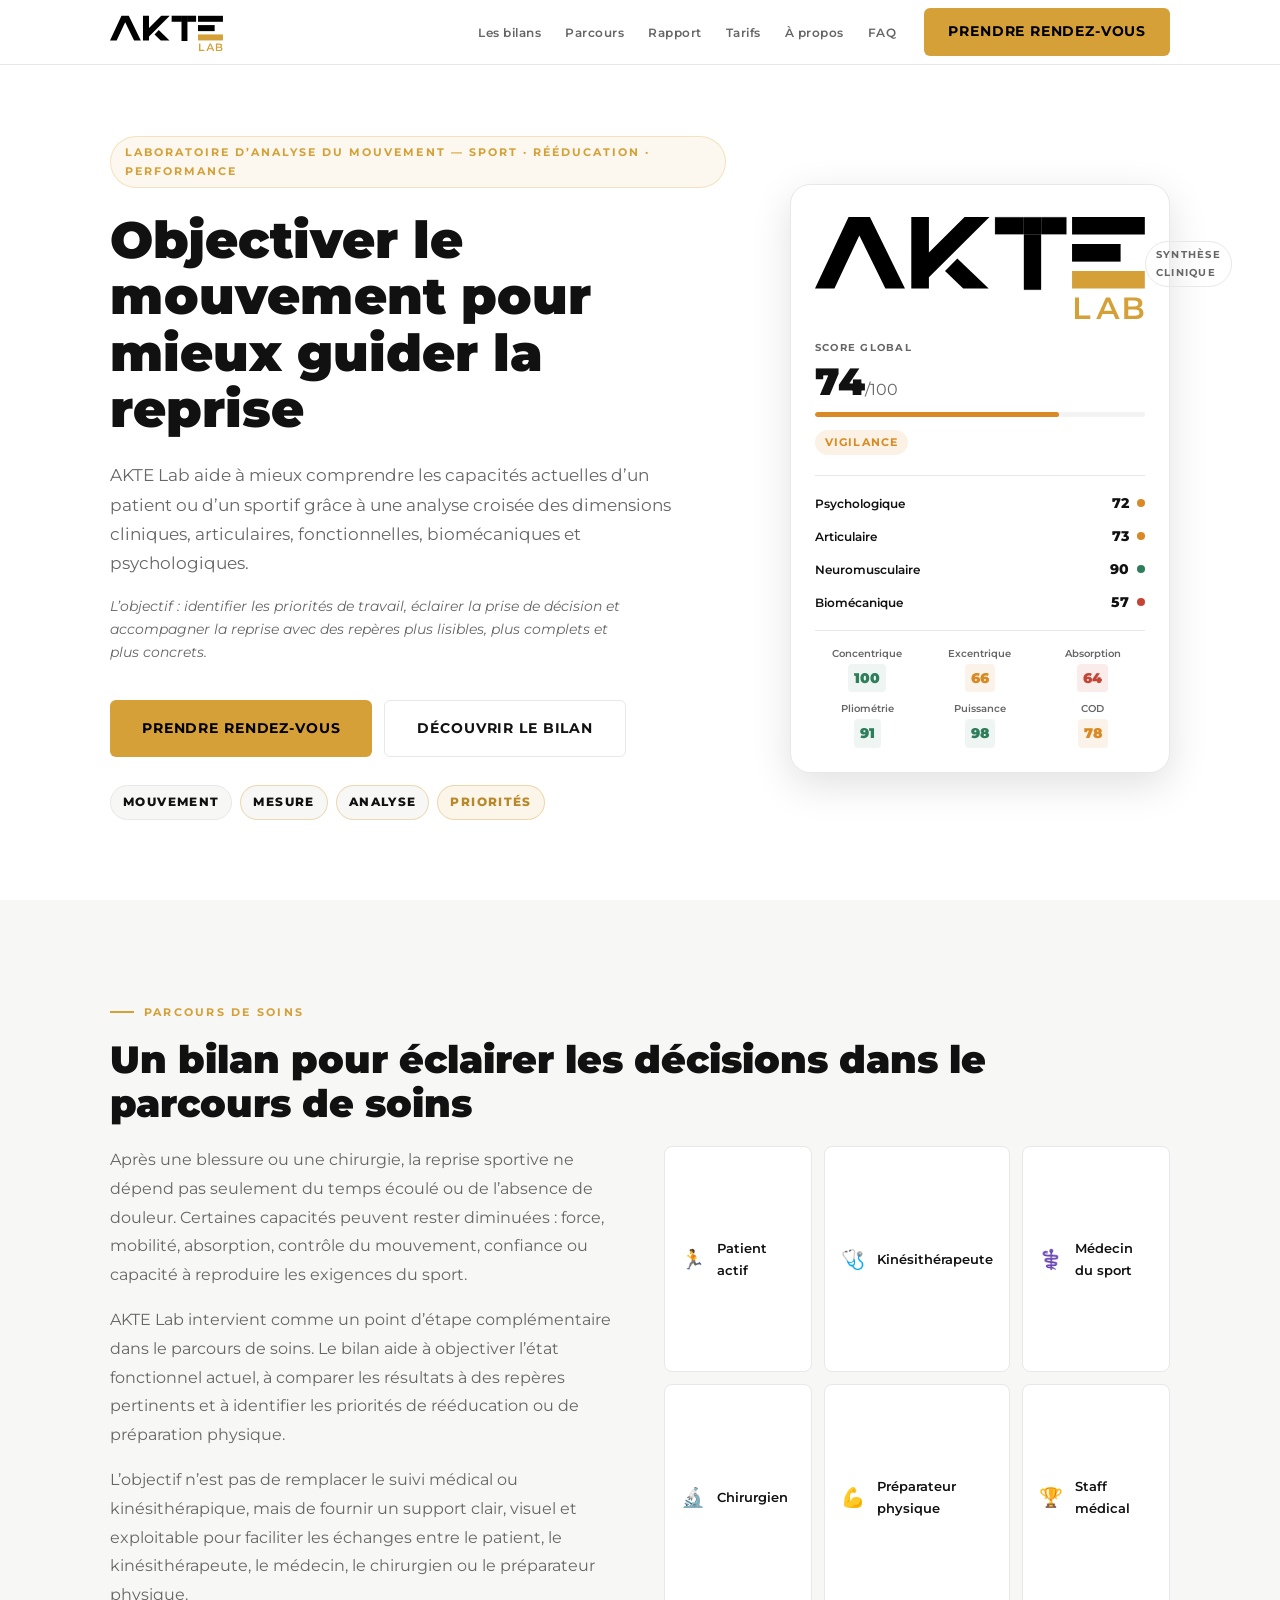
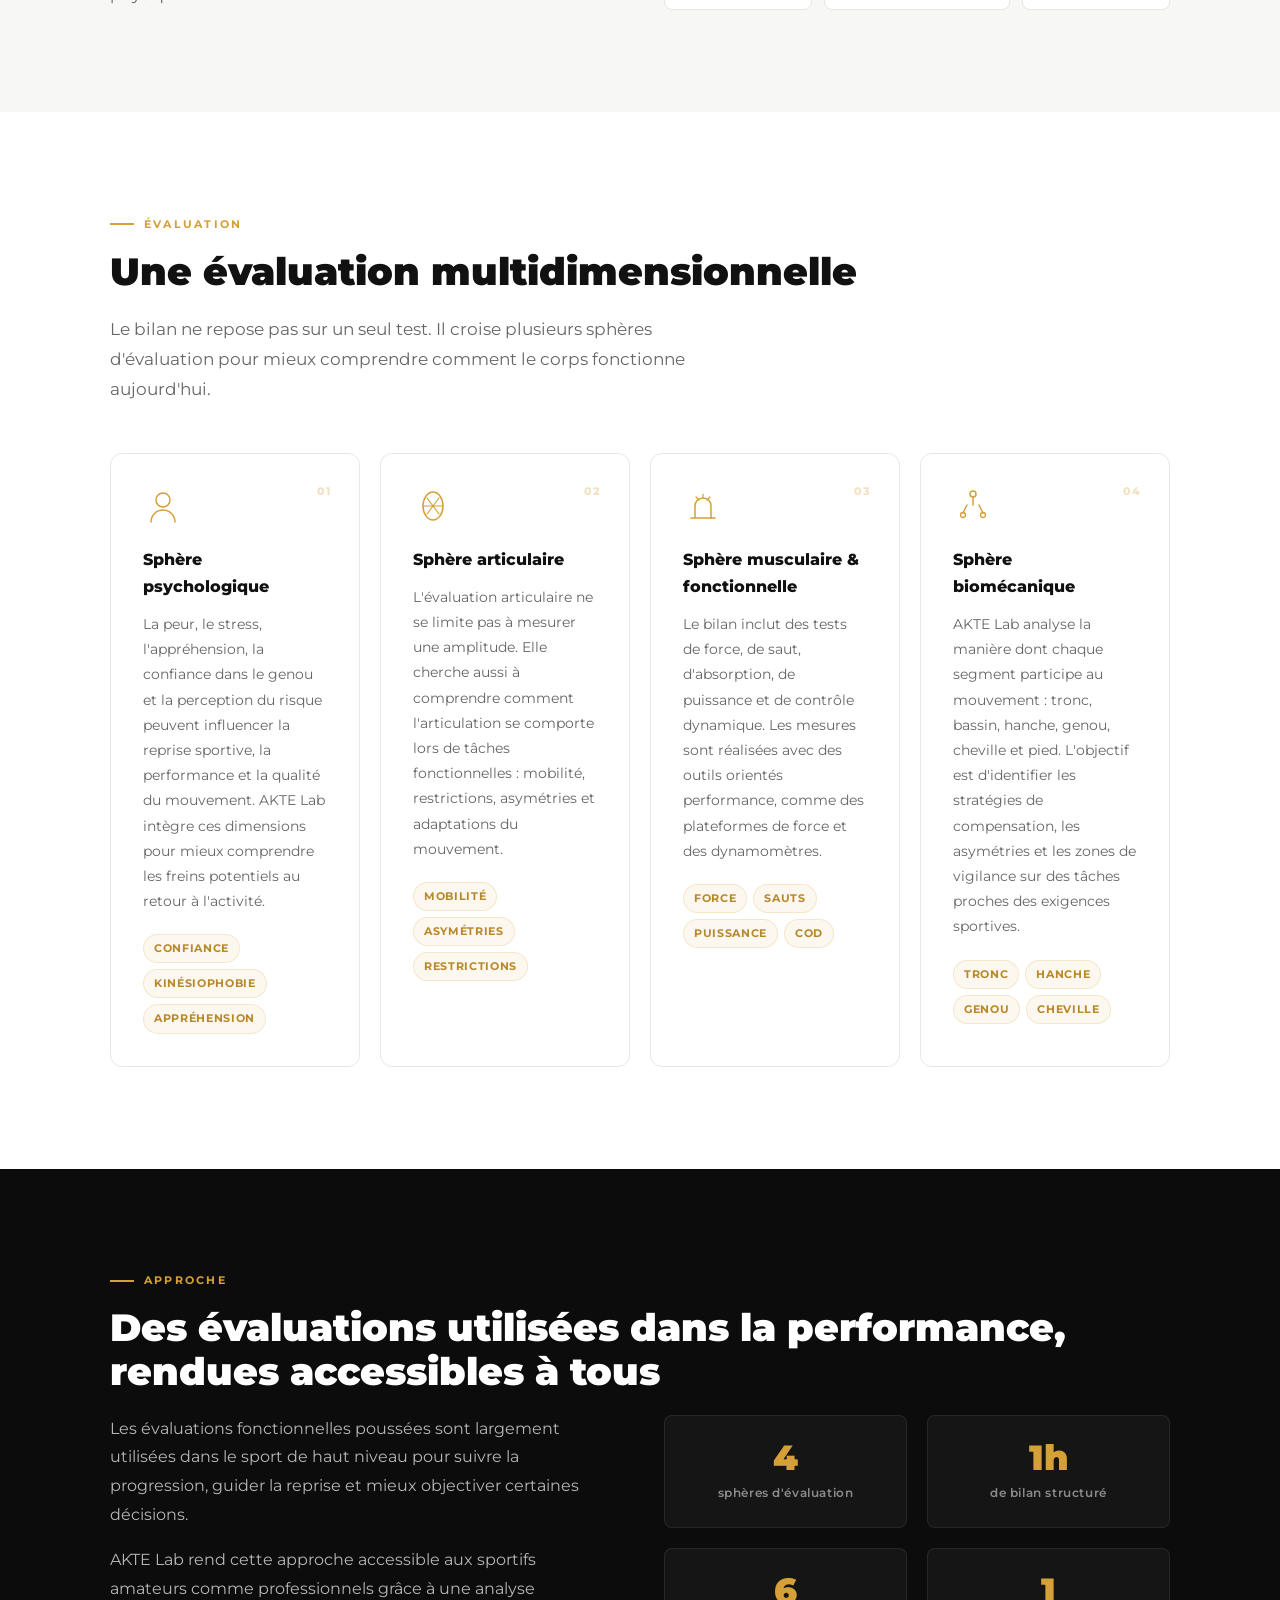
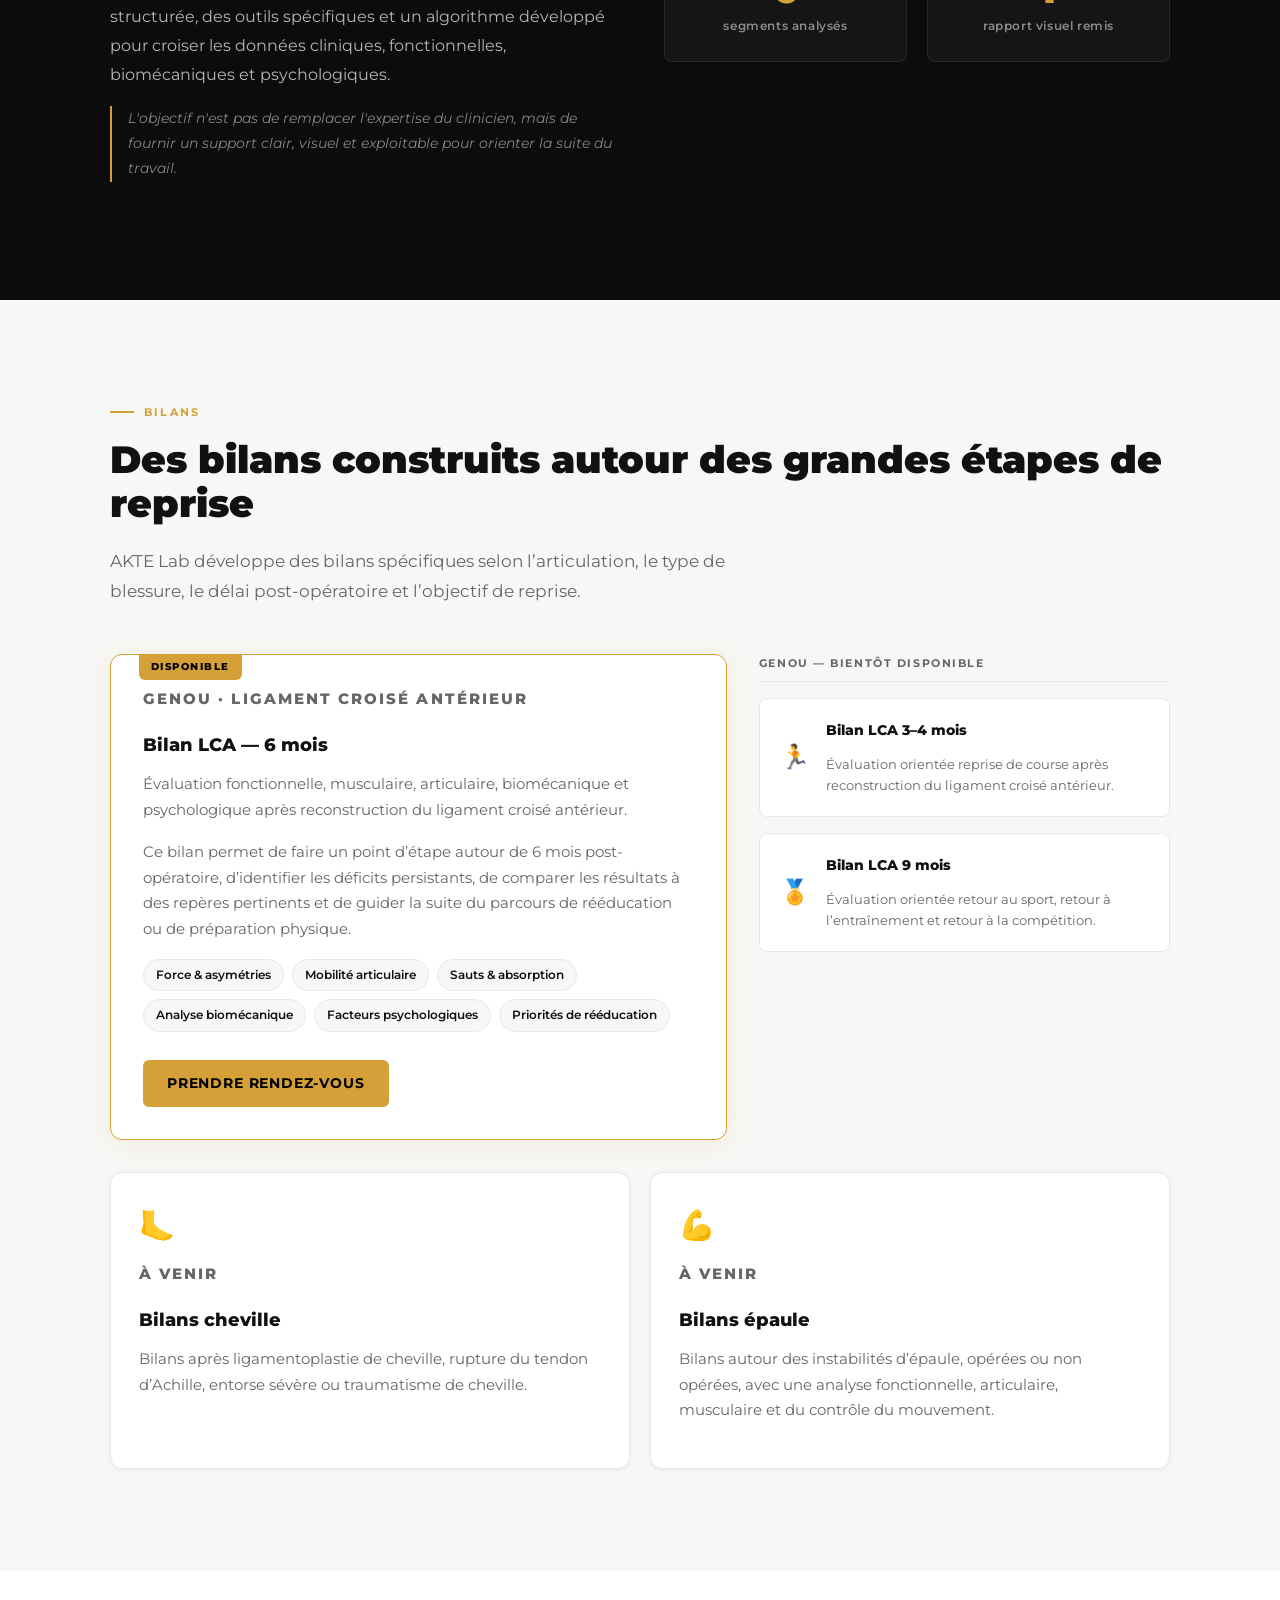
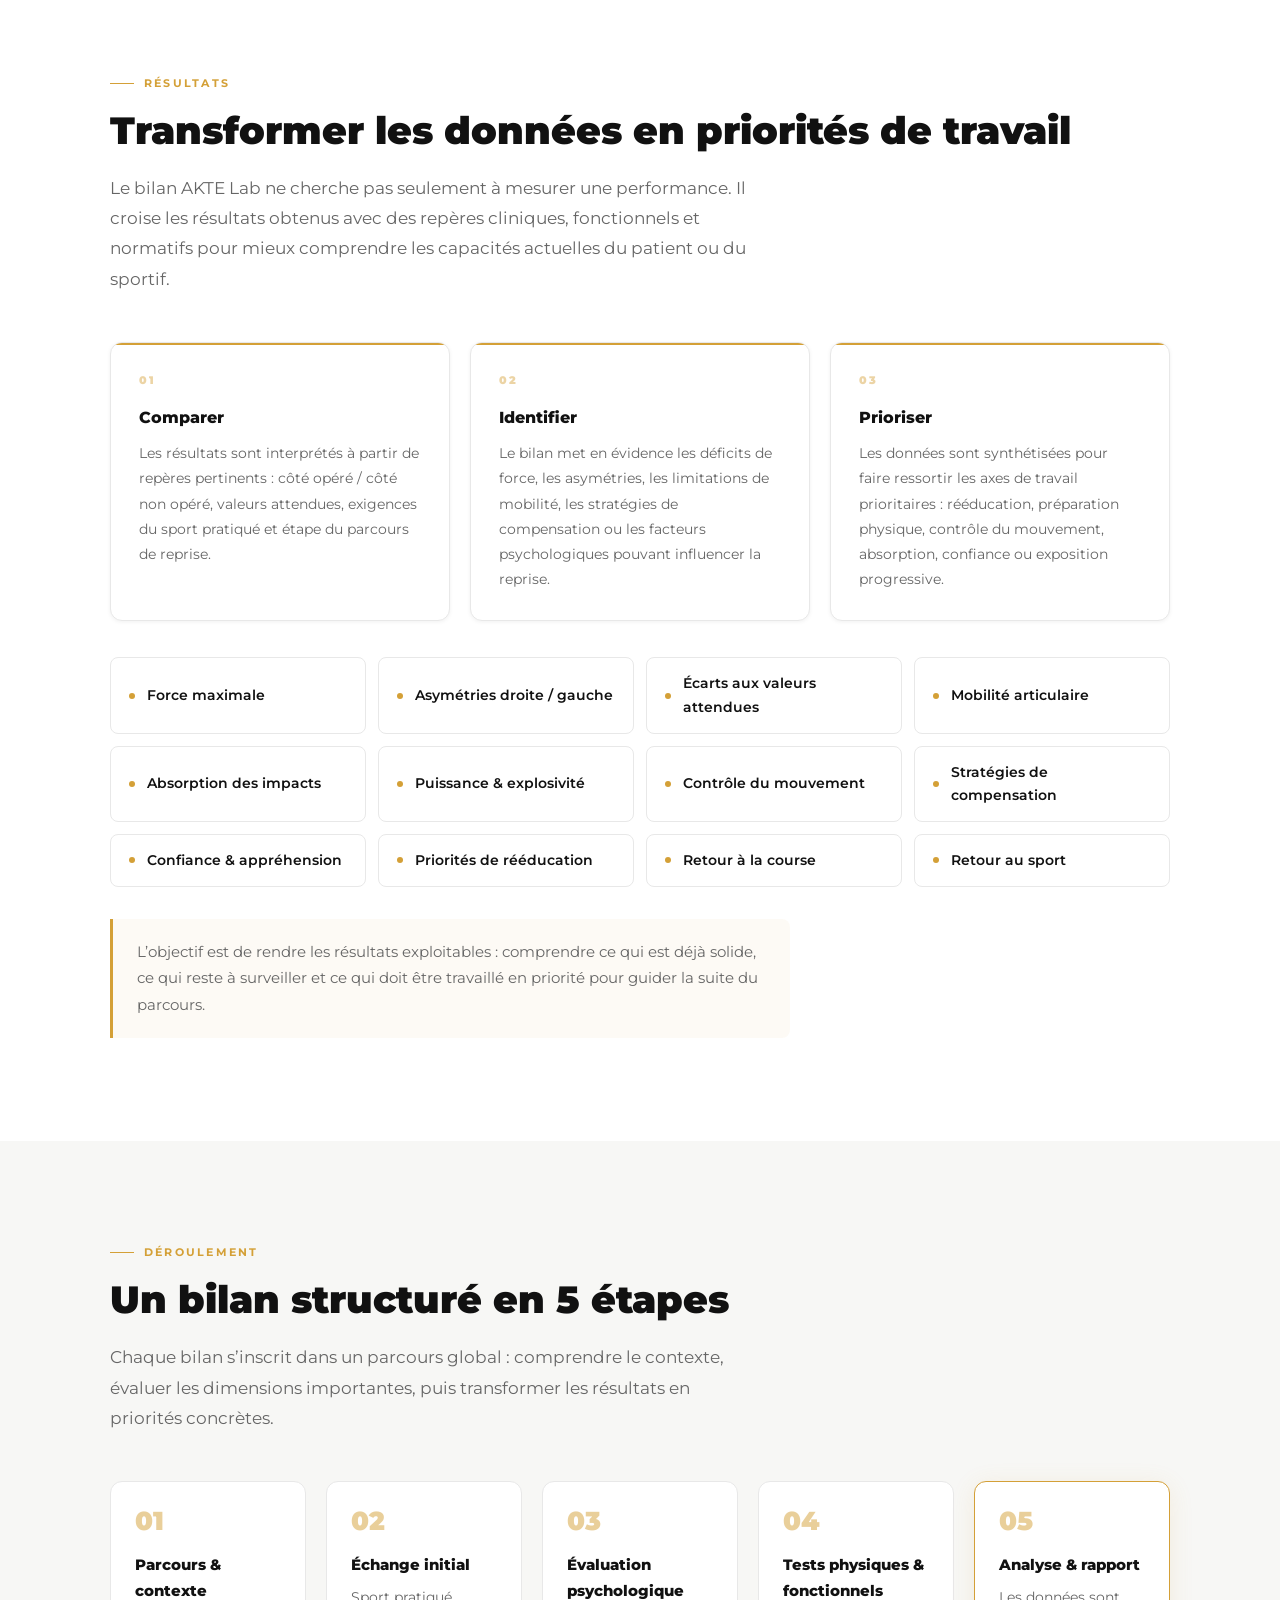
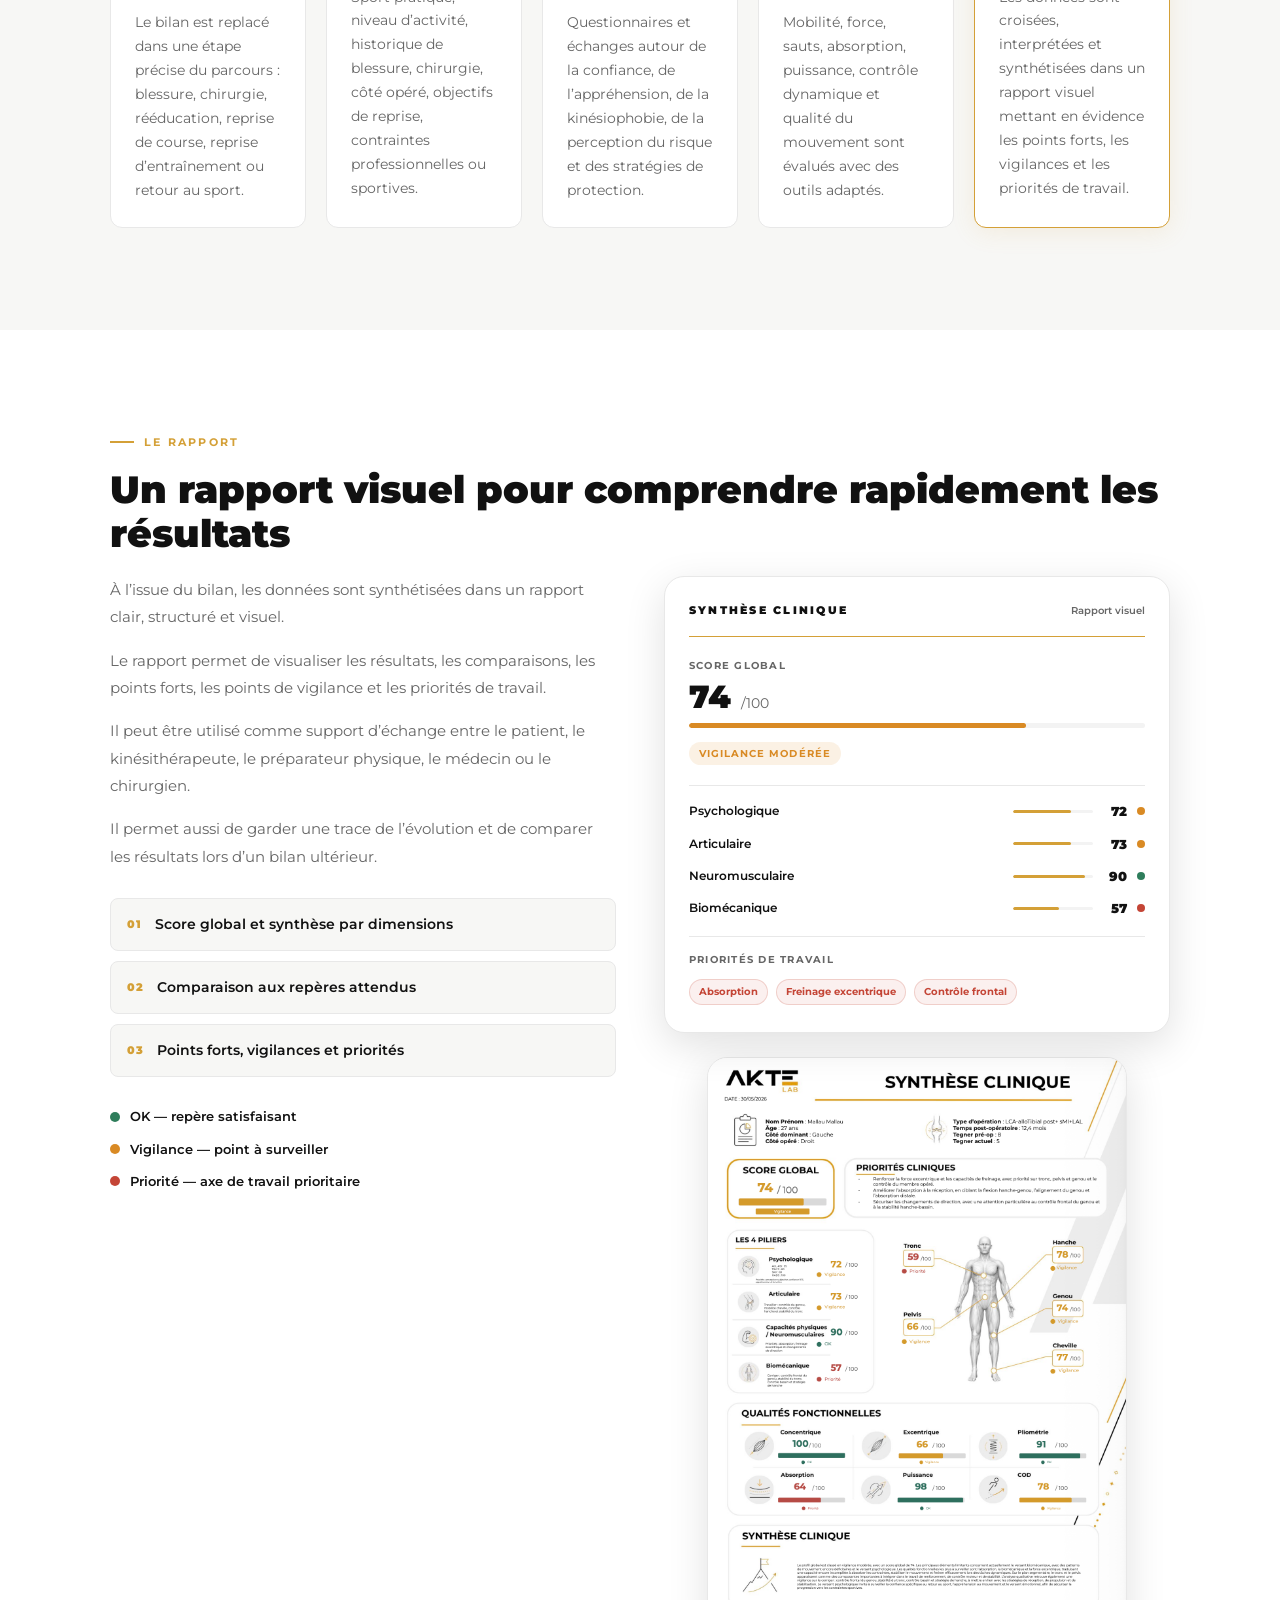
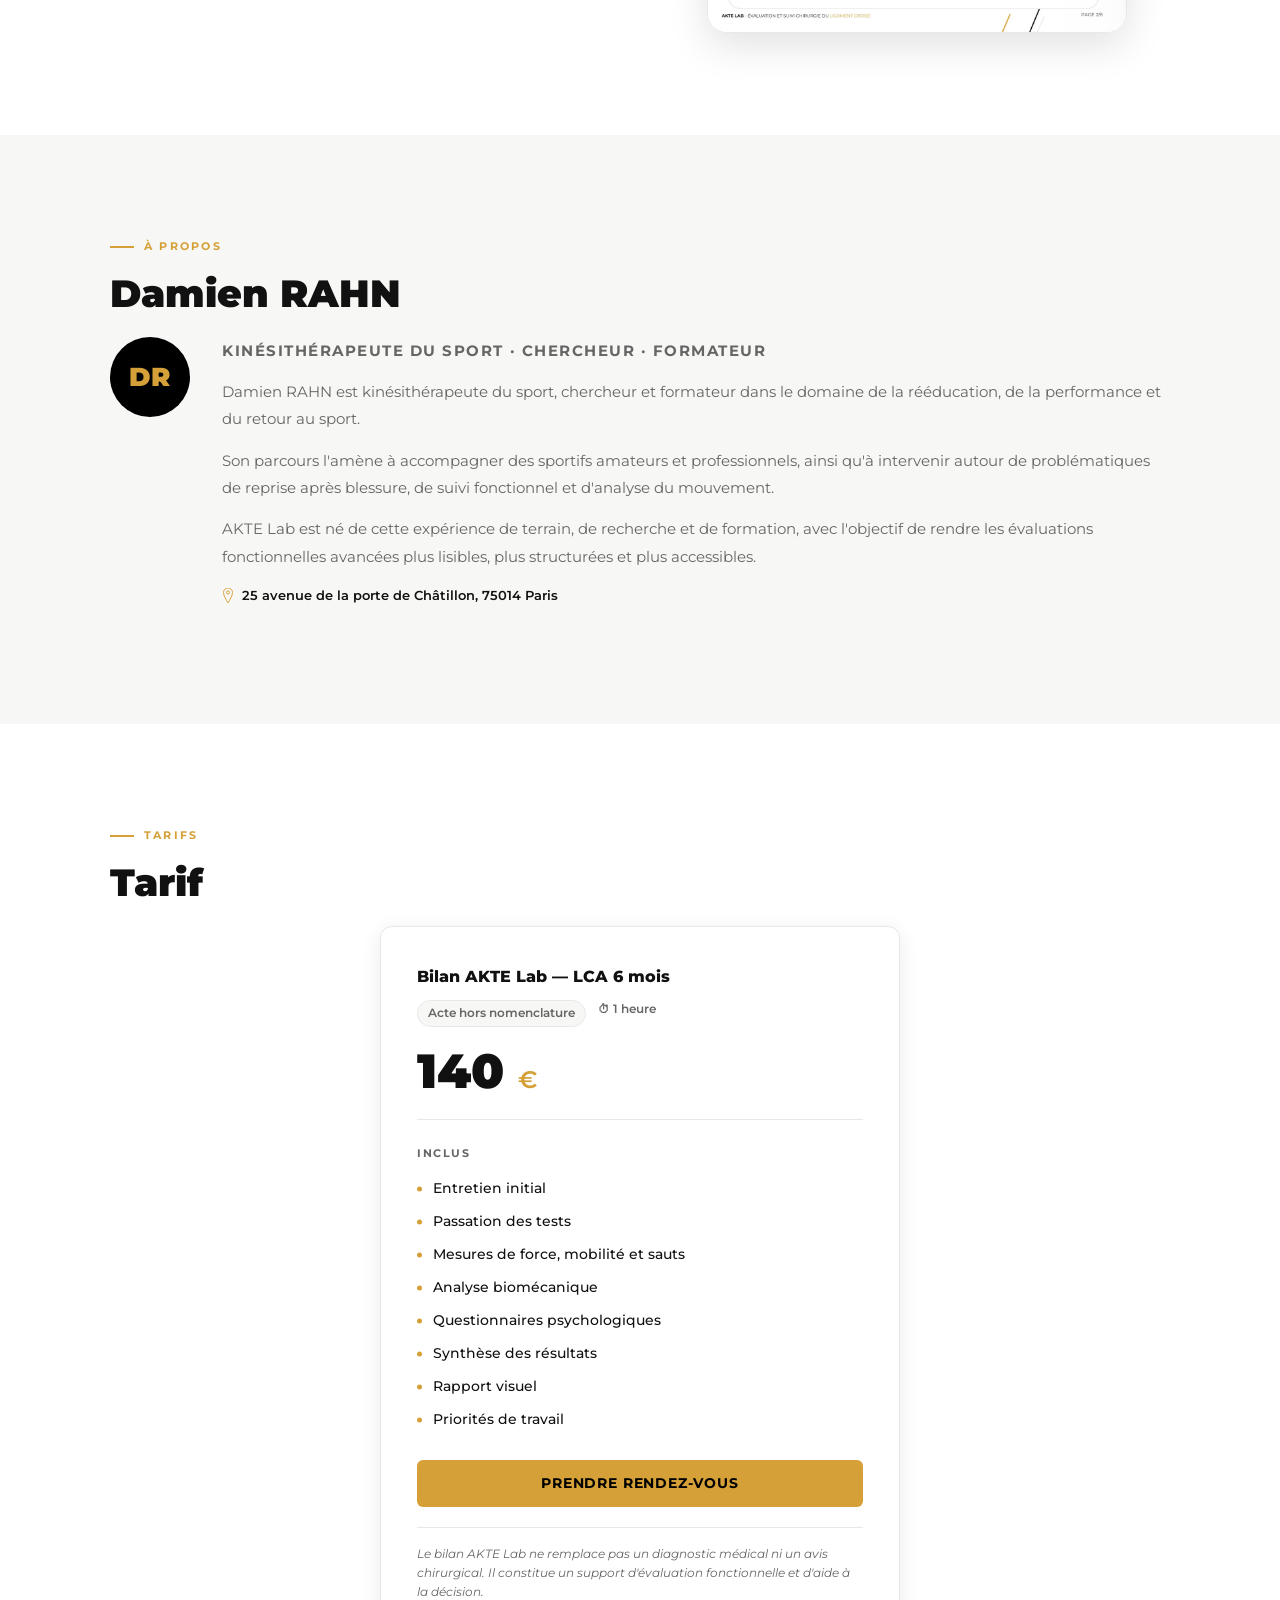
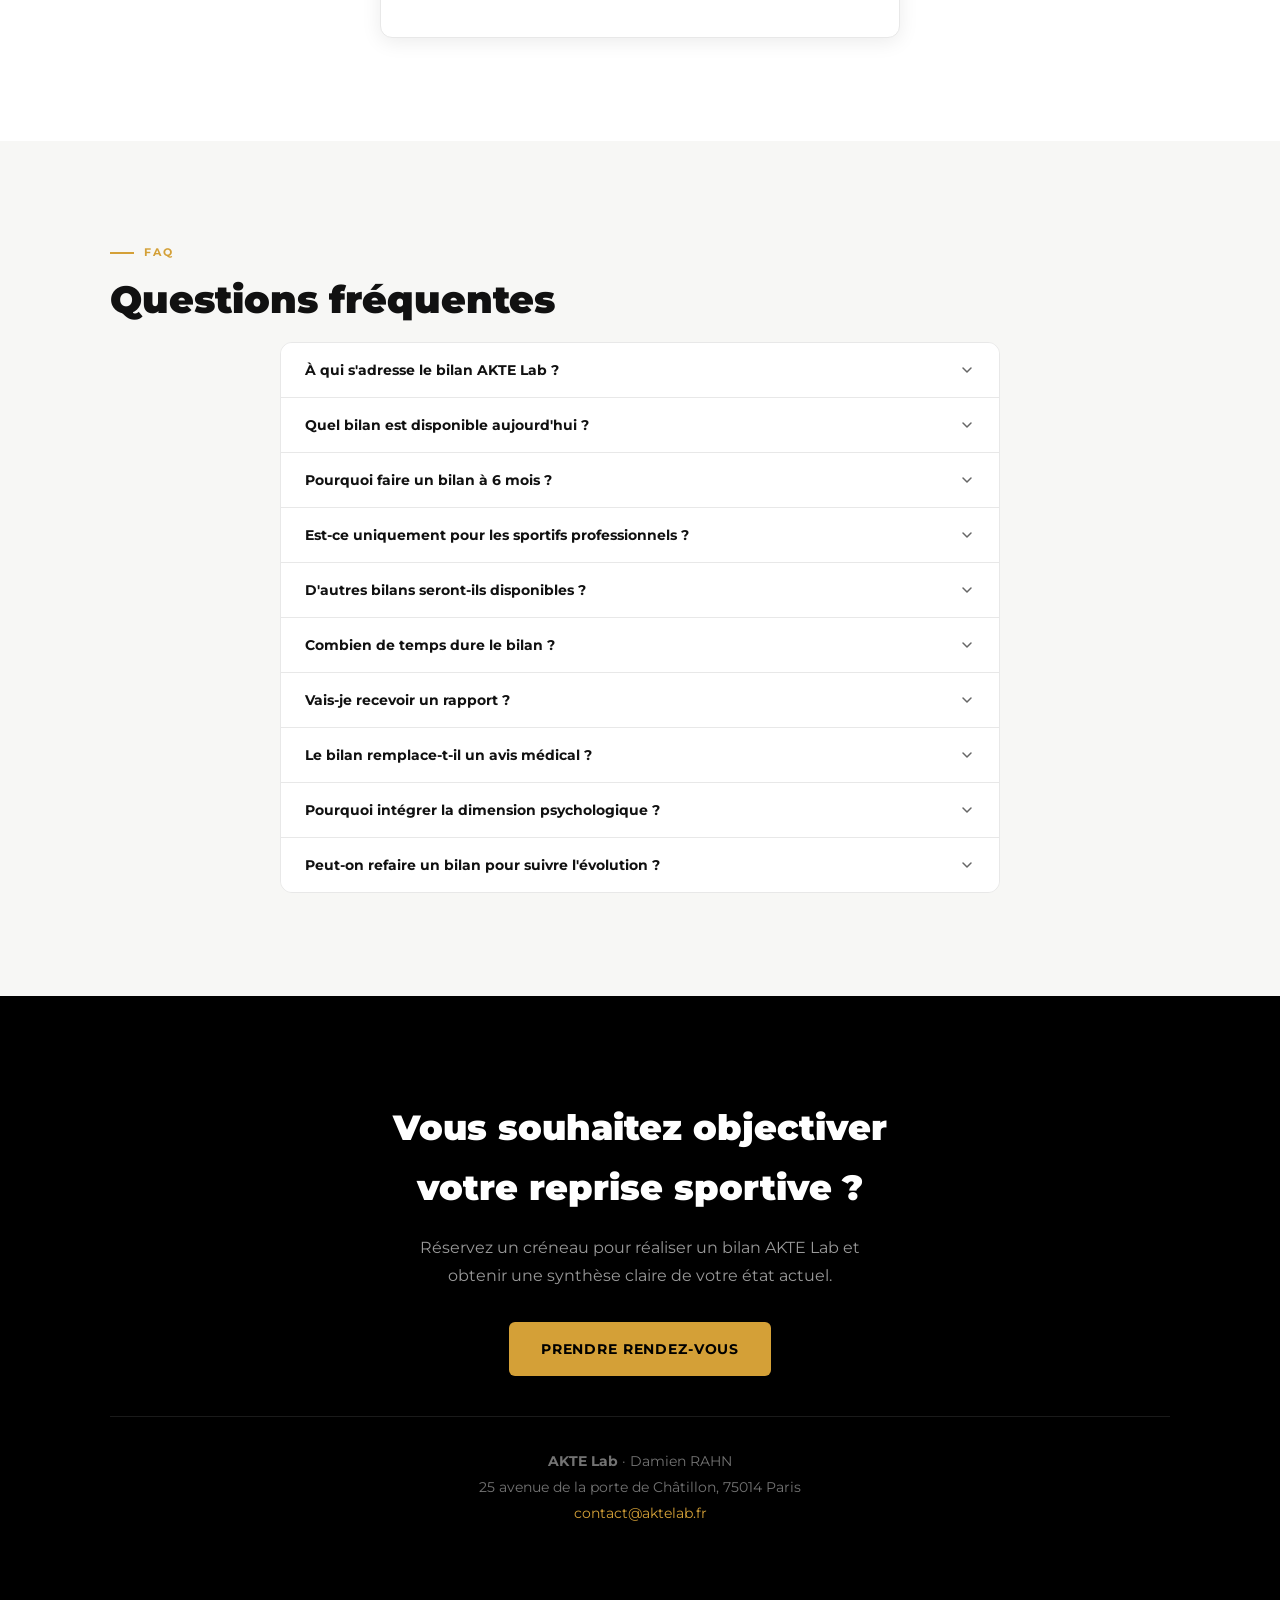
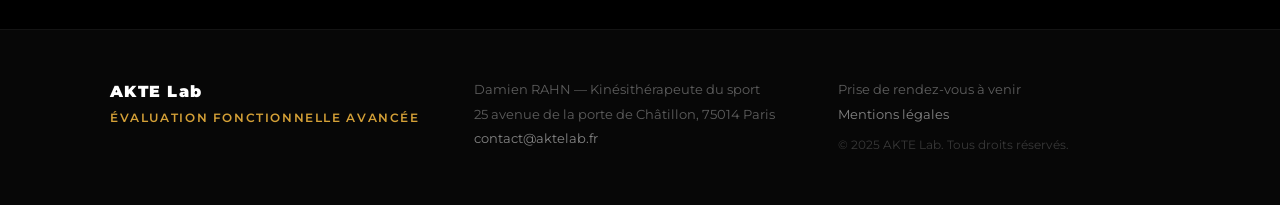
==== index.html @ 5df86f3e "Update index.html" ====
<!DOCTYPE html>
<html lang="fr">
<head>
  <meta charset="UTF-8" />
  <meta name="viewport" content="width=device-width, initial-scale=1.0" />
  <meta name="description" content="AKTE Lab — Laboratoire d’analyse du mouvement à Paris. Bilans cliniques, fonctionnels, biomécaniques et psychologiques pour mieux comprendre les capacités actuelles et guider la reprise." />
  <title>AKTE Lab — Laboratoire d’analyse du mouvement</title>
  <link rel="preconnect" href="https://fonts.googleapis.com" />
  <link rel="preconnect" href="https://fonts.gstatic.com" crossorigin />
  <link href="https://fonts.googleapis.com/css2?family=Montserrat:wght@300;400;500;600;700;800;900&display=swap" rel="stylesheet" />
  <link rel="stylesheet" href="styles.css" />
  <link rel="icon" type="image/svg+xml" href="icone-akte.svg" />
</head>
<body>

  <!-- ═══════════════════════════════════════════
       HEADER
  ═══════════════════════════════════════════ -->
  <header class="header" id="top">
    <div class="container header__inner">
      <a href="#top" class="header__logo" aria-label="AKTE Lab — accueil">
        <img src="logo-akte-lab.svg" alt="AKTE Lab" class="logo-img">
      </a>

      <button class="nav-toggle" id="navToggle" aria-label="Menu" aria-expanded="false">
        <span></span><span></span><span></span>
      </button>

      <nav class="nav" id="mainNav" aria-label="Navigation principale">
        <ul class="nav__list">
          <li><a href="#bilan" class="nav__link">Les bilans</a></li>
          <li><a href="#parcours" class="nav__link">Parcours</a></li>
          <li><a href="#rapport" class="nav__link">Rapport</a></li>
          <li><a href="#tarifs" class="nav__link">Tarifs</a></li>
          <li><a href="#apropos" class="nav__link">À propos</a></li>
          <li><a href="#faq" class="nav__link">FAQ</a></li>
        </ul>
        <!-- REPLACE #contact with your Calendly link when ready -->
        <a href="#contact" class="btn btn--gold nav__cta">Prendre rendez-vous</a>
      </nav>
    </div>
  </header>

  <main>

    <!-- ═══════════════════════════════════════════
         HERO
    ═══════════════════════════════════════════ -->
    <section class="hero">
      <div class="container hero__inner">
        <div class="hero__content">
          <p class="eyebrow">LABORATOIRE D’ANALYSE DU MOUVEMENT — SPORT · RÉÉDUCATION · PERFORMANCE</p>
          <h1 class="hero__title">Objectiver le mouvement pour mieux guider la reprise</h1>
          <p class="hero__subtitle">AKTE Lab aide à mieux comprendre les capacités actuelles d’un patient ou d’un sportif grâce à une analyse croisée des dimensions cliniques, articulaires, fonctionnelles, biomécaniques et psychologiques.</p>
          <p class="hero__micro">L’objectif : identifier les priorités de travail, éclairer la prise de décision et accompagner la reprise avec des repères plus lisibles, plus complets et plus concrets.</p>
          <div class="hero__actions">
            <!-- REPLACE #contact with your Calendly link when ready -->
            <a href="#contact" class="btn btn--gold btn--lg">Prendre rendez-vous</a>
            <a href="#bilan" class="btn btn--outline btn--lg">Découvrir le bilan</a>
          </div>
          <div class="hero__flow" aria-label="Méthode AKTE Lab">
            <span>Mouvement</span>
            <span>Mesure</span>
            <span>Analyse</span>
            <span>Priorités</span>
          </div>
        </div>

        <div class="hero__mockup" aria-hidden="true">
          <div class="mockup-card">
            <div class="mockup-header">
              <img src="logo-akte-lab.svg" alt="AKTE Lab" class="mockup-logo-img">
              <span class="mockup-tag">Synthèse clinique</span>
            </div>
            <div class="mockup-score-row">
              <div class="mockup-score-block">
                <div class="mockup-label">Score global</div>
                <div class="mockup-score-value">74<span>/100</span></div>
                <div class="mockup-bar">
                  <div class="mockup-bar-fill" style="width:74%"></div>
                </div>
                <div class="mockup-status status--orange">Vigilance</div>
              </div>
            </div>
            <div class="mockup-pillars">
              <div class="mockup-pillar">
                <div class="mockup-pillar-label">Psychologique</div>
                <div class="mockup-pillar-right">
                  <span class="mockup-pillar-score">72</span>
                  <span class="dot dot--orange"></span>
                </div>
              </div>
              <div class="mockup-pillar">
                <div class="mockup-pillar-label">Articulaire</div>
                <div class="mockup-pillar-right">
                  <span class="mockup-pillar-score">73</span>
                  <span class="dot dot--orange"></span>
                </div>
              </div>
              <div class="mockup-pillar">
                <div class="mockup-pillar-label">Neuromusculaire</div>
                <div class="mockup-pillar-right">
                  <span class="mockup-pillar-score">90</span>
                  <span class="dot dot--green"></span>
                </div>
              </div>
              <div class="mockup-pillar">
                <div class="mockup-pillar-label">Biomécanique</div>
                <div class="mockup-pillar-right">
                  <span class="mockup-pillar-score">57</span>
                  <span class="dot dot--red"></span>
                </div>
              </div>
            </div>
            <div class="mockup-qualities">
              <div class="mockup-qual"><span>Concentrique</span><span class="qual-val ok">100</span></div>
              <div class="mockup-qual"><span>Excentrique</span><span class="qual-val vigilance">66</span></div>
              <div class="mockup-qual"><span>Absorption</span><span class="qual-val priority">64</span></div>
              <div class="mockup-qual"><span>Pliométrie</span><span class="qual-val ok">91</span></div>
              <div class="mockup-qual"><span>Puissance</span><span class="qual-val ok">98</span></div>
              <div class="mockup-qual"><span>COD</span><span class="qual-val vigilance">78</span></div>
            </div>
          </div>
        </div>
      </div>
    </section>

    <!-- ═══════════════════════════════════════════
         PARCOURS / INTEGRE SOINS
    ═══════════════════════════════════════════ -->
    <section class="section section--soft" id="parcours">
      <div class="container">
        <div class="section-label">Parcours de soins</div>
        <h2 class="section-title">Un bilan pour éclairer les décisions dans le parcours de soins</h2>
        <div class="parcours__grid">
          <div class="parcours__text">
            <p>Après une blessure ou une chirurgie, la reprise sportive ne dépend pas seulement du temps écoulé ou de l’absence de douleur. Certaines capacités peuvent rester diminuées : force, mobilité, absorption, contrôle du mouvement, confiance ou capacité à reproduire les exigences du sport.</p>
            <p>AKTE Lab intervient comme un point d’étape complémentaire dans le parcours de soins. Le bilan aide à objectiver l’état fonctionnel actuel, à comparer les résultats à des repères pertinents et à identifier les priorités de rééducation ou de préparation physique.</p>
            <p>L’objectif n’est pas de remplacer le suivi médical ou kinésithérapique, mais de fournir un support clair, visuel et exploitable pour faciliter les échanges entre le patient, le kinésithérapeute, le médecin, le chirurgien ou le préparateur physique.</p>
          </div>
          <div class="parcours__actors">
            <div class="actor-card"><span class="actor-icon">🏃</span><span>Patient actif</span></div>
            <div class="actor-card"><span class="actor-icon">🩺</span><span>Kinésithérapeute</span></div>
            <div class="actor-card"><span class="actor-icon">⚕️</span><span>Médecin du sport</span></div>
            <div class="actor-card"><span class="actor-icon">🔬</span><span>Chirurgien</span></div>
            <div class="actor-card"><span class="actor-icon">💪</span><span>Préparateur physique</span></div>
            <div class="actor-card"><span class="actor-icon">🏆</span><span>Staff médical</span></div>
          </div>
        </div>
      </div>
    </section>

    <!-- ═══════════════════════════════════════════
         BILAN — 4 SPHERES
    ═══════════════════════════════════════════ -->
    <section class="section" id="bilan">
      <div class="container">
        <div class="section-label">Évaluation</div>
        <h2 class="section-title">Une évaluation multidimensionnelle</h2>
        <p class="section-intro">Le bilan ne repose pas sur un seul test. Il croise plusieurs sphères d'évaluation pour mieux comprendre comment le corps fonctionne aujourd'hui.</p>

        <div class="spheres__grid">
          <div class="sphere-card" data-index="01">
            <div class="sphere-card__icon">
              <svg viewBox="0 0 40 40" fill="none" aria-hidden="true">
                <circle cx="20" cy="14" r="7" stroke="#D4A037" stroke-width="1.5"/>
                <path d="M8 36c0-6.627 5.373-12 12-12s12 5.373 12 12" stroke="#D4A037" stroke-width="1.5" stroke-linecap="round"/>
              </svg>
            </div>
            <div class="sphere-card__num">01</div>
            <h3 class="sphere-card__title">Sphère psychologique</h3>
            <p class="sphere-card__text">La peur, le stress, l'appréhension, la confiance dans le genou et la perception du risque peuvent influencer la reprise sportive, la performance et la qualité du mouvement. AKTE Lab intègre ces dimensions pour mieux comprendre les freins potentiels au retour à l'activité.</p>
            <div class="sphere-card__tags">
              <span class="tag">Confiance</span>
              <span class="tag">Kinésiophobie</span>
              <span class="tag">Appréhension</span>
            </div>
          </div>

          <div class="sphere-card" data-index="02">
            <div class="sphere-card__icon">
              <svg viewBox="0 0 40 40" fill="none" aria-hidden="true">
                <ellipse cx="20" cy="20" rx="10" ry="14" stroke="#D4A037" stroke-width="1.5"/>
                <path d="M10 20h20M14 12l12 16M26 12L14 28" stroke="#D4A037" stroke-width="1.2" stroke-linecap="round"/>
              </svg>
            </div>
            <div class="sphere-card__num">02</div>
            <h3 class="sphere-card__title">Sphère articulaire</h3>
            <p class="sphere-card__text">L'évaluation articulaire ne se limite pas à mesurer une amplitude. Elle cherche aussi à comprendre comment l'articulation se comporte lors de tâches fonctionnelles : mobilité, restrictions, asymétries et adaptations du mouvement.</p>
            <div class="sphere-card__tags">
              <span class="tag">Mobilité</span>
              <span class="tag">Asymétries</span>
              <span class="tag">Restrictions</span>
            </div>
          </div>

          <div class="sphere-card" data-index="03">
            <div class="sphere-card__icon">
              <svg viewBox="0 0 40 40" fill="none" aria-hidden="true">
                <path d="M12 32V20a8 8 0 1 1 16 0v12" stroke="#D4A037" stroke-width="1.5" stroke-linecap="round"/>
                <path d="M8 32h24" stroke="#D4A037" stroke-width="1.5" stroke-linecap="round"/>
                <path d="M20 12v-4M16 14l-3-3M24 14l3-3" stroke="#D4A037" stroke-width="1.2" stroke-linecap="round"/>
              </svg>
            </div>
            <div class="sphere-card__num">03</div>
            <h3 class="sphere-card__title">Sphère musculaire & fonctionnelle</h3>
            <p class="sphere-card__text">Le bilan inclut des tests de force, de saut, d'absorption, de puissance et de contrôle dynamique. Les mesures sont réalisées avec des outils orientés performance, comme des plateformes de force et des dynamomètres.</p>
            <div class="sphere-card__tags">
              <span class="tag">Force</span>
              <span class="tag">Sauts</span>
              <span class="tag">Puissance</span>
              <span class="tag">COD</span>
            </div>
          </div>

          <div class="sphere-card" data-index="04">
            <div class="sphere-card__icon">
              <svg viewBox="0 0 40 40" fill="none" aria-hidden="true">
                <circle cx="20" cy="8" r="3" stroke="#D4A037" stroke-width="1.5"/>
                <path d="M20 11v8M14 19l-4 8M26 19l4 8" stroke="#D4A037" stroke-width="1.5" stroke-linecap="round"/>
                <circle cx="10" cy="29" r="2.5" stroke="#D4A037" stroke-width="1.3"/>
                <circle cx="30" cy="29" r="2.5" stroke="#D4A037" stroke-width="1.3"/>
              </svg>
            </div>
            <div class="sphere-card__num">04</div>
            <h3 class="sphere-card__title">Sphère biomécanique</h3>
            <p class="sphere-card__text">AKTE Lab analyse la manière dont chaque segment participe au mouvement : tronc, bassin, hanche, genou, cheville et pied. L'objectif est d'identifier les stratégies de compensation, les asymétries et les zones de vigilance sur des tâches proches des exigences sportives.</p>
            <div class="sphere-card__tags">
              <span class="tag">Tronc</span>
              <span class="tag">Hanche</span>
              <span class="tag">Genou</span>
              <span class="tag">Cheville</span>
            </div>
          </div>
        </div>
      </div>
    </section>

    <!-- ═══════════════════════════════════════════
         HAUT NIVEAU / ACCESSIBLE
    ═══════════════════════════════════════════ -->
    <section class="section section--dark">
      <div class="container">
        <div class="section-label section-label--light">Approche</div>
        <h2 class="section-title section-title--light">Des évaluations utilisées dans la performance,<br>rendues accessibles à tous</h2>
        <div class="approach__grid">
          <div class="approach__block">
            <p>Les évaluations fonctionnelles poussées sont largement utilisées dans le sport de haut niveau pour suivre la progression, guider la reprise et mieux objectiver certaines décisions.</p>
            <p>AKTE Lab rend cette approche accessible aux sportifs amateurs comme professionnels grâce à une analyse structurée, des outils spécifiques et un algorithme développé pour croiser les données cliniques, fonctionnelles, biomécaniques et psychologiques.</p>
            <p class="approach__note">L'objectif n'est pas de remplacer l'expertise du clinicien, mais de fournir un support clair, visuel et exploitable pour orienter la suite du travail.</p>
          </div>
          <div class="approach__stats">
            <div class="stat-block">
              <div class="stat-block__num">4</div>
              <div class="stat-block__label">sphères d'évaluation</div>
            </div>
            <div class="stat-block">
              <div class="stat-block__num">1h</div>
              <div class="stat-block__label">de bilan structuré</div>
            </div>
            <div class="stat-block">
              <div class="stat-block__num">6</div>
              <div class="stat-block__label">segments analysés</div>
            </div>
            <div class="stat-block">
              <div class="stat-block__num">1</div>
              <div class="stat-block__label">rapport visuel remis</div>
            </div>
          </div>
        </div>
      </div>
    </section>

    <!-- ═══════════════════════════════════════════
     BILANS DISPONIBLES
═══════════════════════════════════════════ -->
<section class="section section--soft">
  <div class="container">
    <div class="section-label">Bilans</div>
    <h2 class="section-title">Des bilans construits autour des grandes étapes de reprise</h2>
    <p class="section-intro">AKTE Lab développe des bilans spécifiques selon l’articulation, le type de blessure, le délai post-opératoire et l’objectif de reprise.</p>

    <div class="bilans-new__grid">

      <div class="bilan-feature-card">
        <div class="bilan-main-card__badge">Disponible</div>
        <p class="bilan-feature-card__kicker">Genou · Ligament croisé antérieur</p>
        <h3>Bilan LCA — 6 mois</h3>
        <p>Évaluation fonctionnelle, musculaire, articulaire, biomécanique et psychologique après reconstruction du ligament croisé antérieur.</p>
        <p>Ce bilan permet de faire un point d’étape autour de 6 mois post-opératoire, d’identifier les déficits persistants, de comparer les résultats à des repères pertinents et de guider la suite du parcours de rééducation ou de préparation physique.</p>
        <ul class="bilan-includes">
          <li>Force & asymétries</li>
          <li>Mobilité articulaire</li>
          <li>Sauts & absorption</li>
          <li>Analyse biomécanique</li>
          <li>Facteurs psychologiques</li>
          <li>Priorités de rééducation</li>
        </ul>
        <a href="#contact" class="btn btn--gold">Prendre rendez-vous</a>
      </div>

      <div class="bilans-new__side">
        <p class="bilans__soon-label">Genou — bientôt disponible</p>

        <div class="soon-card soon-card--strong">
          <div class="soon-card__icon">🏃</div>
          <h4>Bilan LCA 3–4 mois</h4>
          <p>Évaluation orientée reprise de course après reconstruction du ligament croisé antérieur.</p>
        </div>

        <div class="soon-card soon-card--strong">
          <div class="soon-card__icon">🏅</div>
          <h4>Bilan LCA 9 mois</h4>
          <p>Évaluation orientée retour au sport, retour à l’entraînement et retour à la compétition.</p>
        </div>
      </div>

    </div>

    <div class="bilans-future__grid">

      <div class="future-card">
        <div class="future-card__icon">🦶</div>
        <p class="future-card__kicker">À venir</p>
        <h3>Bilans cheville</h3>
        <p>Bilans après ligamentoplastie de cheville, rupture du tendon d’Achille, entorse sévère ou traumatisme de cheville.</p>
      </div>

      <div class="future-card">
        <div class="future-card__icon">💪</div>
        <p class="future-card__kicker">À venir</p>
        <h3>Bilans épaule</h3>
        <p>Bilans autour des instabilités d’épaule, opérées ou non opérées, avec une analyse fonctionnelle, articulaire, musculaire et du contrôle du mouvement.</p>
      </div>

    </div>
  </div>
</section>
    <!-- ═══════════════════════════════════════════
     CE QUE LE BILAN IDENTIFIE
═══════════════════════════════════════════ -->
<section class="section">
  <div class="container">
    <div class="section-label">Résultats</div>
    <h2 class="section-title">Transformer les données en priorités de travail</h2>
    <p class="section-intro">Le bilan AKTE Lab ne cherche pas seulement à mesurer une performance. Il croise les résultats obtenus avec des repères cliniques, fonctionnels et normatifs pour mieux comprendre les capacités actuelles du patient ou du sportif.</p>

    <div class="results__grid">
      <div class="result-card">
        <div class="result-card__num">01</div>
        <h3>Comparer</h3>
        <p>Les résultats sont interprétés à partir de repères pertinents : côté opéré / côté non opéré, valeurs attendues, exigences du sport pratiqué et étape du parcours de reprise.</p>
      </div>

      <div class="result-card">
        <div class="result-card__num">02</div>
        <h3>Identifier</h3>
        <p>Le bilan met en évidence les déficits de force, les asymétries, les limitations de mobilité, les stratégies de compensation ou les facteurs psychologiques pouvant influencer la reprise.</p>
      </div>

      <div class="result-card">
        <div class="result-card__num">03</div>
        <h3>Prioriser</h3>
        <p>Les données sont synthétisées pour faire ressortir les axes de travail prioritaires : rééducation, préparation physique, contrôle du mouvement, absorption, confiance ou exposition progressive.</p>
      </div>
    </div>

    <div class="results-tags__grid">
      <div class="identify-tag"><span class="identify-tag__dot"></span>Force maximale</div>
      <div class="identify-tag"><span class="identify-tag__dot"></span>Asymétries droite / gauche</div>
      <div class="identify-tag"><span class="identify-tag__dot"></span>Écarts aux valeurs attendues</div>
      <div class="identify-tag"><span class="identify-tag__dot"></span>Mobilité articulaire</div>
      <div class="identify-tag"><span class="identify-tag__dot"></span>Absorption des impacts</div>
      <div class="identify-tag"><span class="identify-tag__dot"></span>Puissance & explosivité</div>
      <div class="identify-tag"><span class="identify-tag__dot"></span>Contrôle du mouvement</div>
      <div class="identify-tag"><span class="identify-tag__dot"></span>Stratégies de compensation</div>
      <div class="identify-tag"><span class="identify-tag__dot"></span>Confiance & appréhension</div>
      <div class="identify-tag"><span class="identify-tag__dot"></span>Priorités de rééducation</div>
      <div class="identify-tag"><span class="identify-tag__dot"></span>Retour à la course</div>
      <div class="identify-tag"><span class="identify-tag__dot"></span>Retour au sport</div>
    </div>

    <p class="identifies__note">L’objectif est de rendre les résultats exploitables : comprendre ce qui est déjà solide, ce qui reste à surveiller et ce qui doit être travaillé en priorité pour guider la suite du parcours.</p>
  </div>
</section>

    <!-- ═══════════════════════════════════════════
     DEROULEMENT
═══════════════════════════════════════════ -->
<section class="section section--soft">
  <div class="container">
    <div class="section-label">Déroulement</div>
    <h2 class="section-title">Un bilan structuré en 5 étapes</h2>
    <p class="section-intro">Chaque bilan s’inscrit dans un parcours global : comprendre le contexte, évaluer les dimensions importantes, puis transformer les résultats en priorités concrètes.</p>

    <div class="steps-new__grid">

      <div class="step-card step-card--new">
        <div class="step-card__num">01</div>
        <h3>Parcours & contexte</h3>
        <p>Le bilan est replacé dans une étape précise du parcours : blessure, chirurgie, rééducation, reprise de course, reprise d’entraînement ou retour au sport.</p>
      </div>

      <div class="step-card step-card--new">
        <div class="step-card__num">02</div>
        <h3>Échange initial</h3>
        <p>Sport pratiqué, niveau d’activité, historique de blessure, chirurgie, côté opéré, objectifs de reprise, contraintes professionnelles ou sportives.</p>
      </div>

      <div class="step-card step-card--new">
        <div class="step-card__num">03</div>
        <h3>Évaluation psychologique</h3>
        <p>Questionnaires et échanges autour de la confiance, de l’appréhension, de la kinésiophobie, de la perception du risque et des stratégies de protection.</p>
      </div>

      <div class="step-card step-card--new">
        <div class="step-card__num">04</div>
        <h3>Tests physiques & fonctionnels</h3>
        <p>Mobilité, force, sauts, absorption, puissance, contrôle dynamique et qualité du mouvement sont évalués avec des outils adaptés.</p>
      </div>

      <div class="step-card step-card--new step-card--highlight">
        <div class="step-card__num">05</div>
        <h3>Analyse & rapport</h3>
        <p>Les données sont croisées, interprétées et synthétisées dans un rapport visuel mettant en évidence les points forts, les vigilances et les priorités de travail.</p>
      </div>

    </div>
  </div>
</section>

    <!-- ═══════════════════════════════════════════
     RAPPORT
═══════════════════════════════════════════ -->
<section class="section" id="rapport">
  <div class="container">
    <div class="section-label">Le rapport</div>
    <h2 class="section-title">Un rapport visuel pour comprendre rapidement les résultats</h2>

    <div class="rapport__grid">
      <div class="rapport__text">
        <p>À l’issue du bilan, les données sont synthétisées dans un rapport clair, structuré et visuel.</p>
        <p>Le rapport permet de visualiser les résultats, les comparaisons, les points forts, les points de vigilance et les priorités de travail.</p>
        <p>Il peut être utilisé comme support d’échange entre le patient, le kinésithérapeute, le préparateur physique, le médecin ou le chirurgien.</p>
        <p>Il permet aussi de garder une trace de l’évolution et de comparer les résultats lors d’un bilan ultérieur.</p>

        <div class="rapport-highlights">
          <div class="rapport-highlight">
            <span class="rapport-highlight__num">01</span>
            <span>Score global et synthèse par dimensions</span>
          </div>
          <div class="rapport-highlight">
            <span class="rapport-highlight__num">02</span>
            <span>Comparaison aux repères attendus</span>
          </div>
          <div class="rapport-highlight">
            <span class="rapport-highlight__num">03</span>
            <span>Points forts, vigilances et priorités</span>
          </div>
        </div>

        <div class="rapport__legend">
          <div class="legend-item"><span class="legend-dot dot--green"></span>OK — repère satisfaisant</div>
          <div class="legend-item"><span class="legend-dot dot--orange"></span>Vigilance — point à surveiller</div>
          <div class="legend-item"><span class="legend-dot dot--red"></span>Priorité — axe de travail prioritaire</div>
        </div>
      </div>

      <div class="rapport__preview" aria-label="Aperçu du rapport AKTE Lab">
        <div class="rp-card">
          <div class="rp-header">
            <span class="rp-title">SYNTHÈSE CLINIQUE</span>
            <span class="rp-date">Rapport visuel</span>
          </div>
          <div class="rp-score">
            <span class="rp-score-label">Score global</span>
            <span class="rp-score-val">74 <small>/100</small></span>
            <div class="rp-bar"><div class="rp-bar-fill" style="width:74%"></div></div>
            <span class="status-badge status--orange">Vigilance modérée</span>
          </div>
          <div class="rp-pillars">
            <div class="rp-pillar">
              <span>Psychologique</span>
              <div class="rp-minbar"><div style="width:72%"></div></div>
              <span class="rp-pillar-score">72</span>
              <span class="dot dot--orange"></span>
            </div>
            <div class="rp-pillar">
              <span>Articulaire</span>
              <div class="rp-minbar"><div style="width:73%"></div></div>
              <span class="rp-pillar-score">73</span>
              <span class="dot dot--orange"></span>
            </div>
            <div class="rp-pillar">
              <span>Neuromusculaire</span>
              <div class="rp-minbar"><div style="width:90%"></div></div>
              <span class="rp-pillar-score">90</span>
              <span class="dot dot--green"></span>
            </div>
            <div class="rp-pillar">
              <span>Biomécanique</span>
              <div class="rp-minbar"><div style="width:57%"></div></div>
              <span class="rp-pillar-score">57</span>
              <span class="dot dot--red"></span>
            </div>
          </div>
          <div class="rp-priorities">
            <p class="rp-prio-label">Priorités de travail</p>
            <span class="prio-tag">Absorption</span>
            <span class="prio-tag">Freinage excentrique</span>
            <span class="prio-tag">Contrôle frontal</span>
          </div>
        </div>

        <img src="rapport-akte-lab.png" alt="Exemple de rapport AKTE Lab" class="rapport-img">
      </div>
    </div>
  </div>
</section>

    <!-- ═══════════════════════════════════════════
         A PROPOS
    ═══════════════════════════════════════════ -->
    <section class="section section--soft" id="apropos">
      <div class="container">
        <div class="section-label">À propos</div>
        <h2 class="section-title">Damien RAHN</h2>
        <div class="apropos__grid">
          <div class="apropos__initials" aria-hidden="true">DR</div>
          <div class="apropos__text">
            <p class="apropos__role">Kinésithérapeute du sport · Chercheur · Formateur</p>
            <p>Damien RAHN est kinésithérapeute du sport, chercheur et formateur dans le domaine de la rééducation, de la performance et du retour au sport.</p>
            <p>Son parcours l'amène à accompagner des sportifs amateurs et professionnels, ainsi qu'à intervenir autour de problématiques de reprise après blessure, de suivi fonctionnel et d'analyse du mouvement.</p>
            <p>AKTE Lab est né de cette expérience de terrain, de recherche et de formation, avec l'objectif de rendre les évaluations fonctionnelles avancées plus lisibles, plus structurées et plus accessibles.</p>
            <p class="apropos__address">
              <svg viewBox="0 0 16 20" fill="none" width="12" aria-hidden="true"><path d="M8 0C4.686 0 2 2.686 2 6c0 4.5 6 14 6 14s6-9.5 6-14c0-3.314-2.686-6-6-6z" stroke="#D4A037" stroke-width="1.3"/><circle cx="8" cy="6" r="2" stroke="#D4A037" stroke-width="1.3"/></svg>
              25 avenue de la porte de Châtillon, 75014 Paris
            </p>
          </div>
        </div>
      </div>
    </section>

    <!-- ═══════════════════════════════════════════
         TARIFS
    ═══════════════════════════════════════════ -->
    <section class="section" id="tarifs">
      <div class="container">
        <div class="section-label">Tarifs</div>
        <h2 class="section-title">Tarif</h2>
        <div class="tarif__wrap">
          <div class="tarif-card">
            <div class="tarif-card__header">
              <h3>Bilan AKTE Lab — LCA 6 mois</h3>
              <div class="tarif-card__meta">
                <span class="tarif-hors-nom">Acte hors nomenclature</span>
                <span class="tarif-duree">⏱ 1 heure</span>
              </div>
            </div>
            <div class="tarif-card__price">140 <span>€</span></div>
            <div class="tarif-card__includes">
              <p class="includes-label">Inclus</p>
              <ul>
                <li>Entretien initial</li>
                <li>Passation des tests</li>
                <li>Mesures de force, mobilité et sauts</li>
                <li>Analyse biomécanique</li>
                <li>Questionnaires psychologiques</li>
                <li>Synthèse des résultats</li>
                <li>Rapport visuel</li>
                <li>Priorités de travail</li>
              </ul>
            </div>
            <!-- REPLACE #contact with your Calendly link when ready -->
            <a href="#contact" class="btn btn--gold btn--block">Prendre rendez-vous</a>
            <p class="tarif-card__note">Le bilan AKTE Lab ne remplace pas un diagnostic médical ni un avis chirurgical. Il constitue un support d'évaluation fonctionnelle et d'aide à la décision.</p>
          </div>
        </div>
      </div>
    </section>

    <!-- ═══════════════════════════════════════════
         FAQ
    ═══════════════════════════════════════════ -->
    <section class="section section--soft" id="faq">
      <div class="container">
        <div class="section-label">FAQ</div>
        <h2 class="section-title">Questions fréquentes</h2>
        <div class="faq__list">

          <div class="faq-item">
            <button class="faq-item__q" aria-expanded="false">
              À qui s'adresse le bilan AKTE Lab ?
              <svg class="faq-arrow" viewBox="0 0 16 16" fill="none" aria-hidden="true"><path d="M4 6l4 4 4-4" stroke="currentColor" stroke-width="1.5" stroke-linecap="round" stroke-linejoin="round"/></svg>
            </button>
            <div class="faq-item__a">Aux sportifs amateurs ou professionnels, aux patients actifs et aux professionnels souhaitant mieux objectiver une reprise après reconstruction du ligament croisé antérieur.</div>
          </div>

          <div class="faq-item">
            <button class="faq-item__q" aria-expanded="false">
              Quel bilan est disponible aujourd'hui ?
              <svg class="faq-arrow" viewBox="0 0 16 16" fill="none" aria-hidden="true"><path d="M4 6l4 4 4-4" stroke="currentColor" stroke-width="1.5" stroke-linecap="round" stroke-linejoin="round"/></svg>
            </button>
            <div class="faq-item__a">Le bilan actuellement disponible concerne le genou après reconstruction du ligament croisé antérieur, avec une évaluation réalisée autour de 6 mois post-opératoire.</div>
          </div>

          <div class="faq-item">
            <button class="faq-item__q" aria-expanded="false">
              Pourquoi faire un bilan à 6 mois ?
              <svg class="faq-arrow" viewBox="0 0 16 16" fill="none" aria-hidden="true"><path d="M4 6l4 4 4-4" stroke="currentColor" stroke-width="1.5" stroke-linecap="round" stroke-linejoin="round"/></svg>
            </button>
            <div class="faq-item__a">À 6 mois, le bilan permet de faire un point d'étape objectif sur la récupération, d'identifier les points de vigilance et d'aider à orienter la suite du parcours de soins et de reprise sportive.</div>
          </div>

          <div class="faq-item">
            <button class="faq-item__q" aria-expanded="false">
              Est-ce uniquement pour les sportifs professionnels ?
              <svg class="faq-arrow" viewBox="0 0 16 16" fill="none" aria-hidden="true"><path d="M4 6l4 4 4-4" stroke="currentColor" stroke-width="1.5" stroke-linecap="round" stroke-linejoin="round"/></svg>
            </button>
            <div class="faq-item__a">Non. Les méthodes d'évaluation sont inspirées de la performance sportive, mais le bilan s'adresse aussi aux sportifs amateurs et aux patients actifs.</div>
          </div>

          <div class="faq-item">
            <button class="faq-item__q" aria-expanded="false">
              D'autres bilans seront-ils disponibles ?
              <svg class="faq-arrow" viewBox="0 0 16 16" fill="none" aria-hidden="true"><path d="M4 6l4 4 4-4" stroke="currentColor" stroke-width="1.5" stroke-linecap="round" stroke-linejoin="round"/></svg>
            </button>
            <div class="faq-item__a">Oui. Des bilans orientés reprise de course à 3–4 mois, retour au sport à 9 mois, cheville et épaule seront progressivement proposés.</div>
          </div>

          <div class="faq-item">
            <button class="faq-item__q" aria-expanded="false">
              Combien de temps dure le bilan ?
              <svg class="faq-arrow" viewBox="0 0 16 16" fill="none" aria-hidden="true"><path d="M4 6l4 4 4-4" stroke="currentColor" stroke-width="1.5" stroke-linecap="round" stroke-linejoin="round"/></svg>
            </button>
            <div class="faq-item__a">Le bilan dure environ 1 heure.</div>
          </div>

          <div class="faq-item">
            <button class="faq-item__q" aria-expanded="false">
              Vais-je recevoir un rapport ?
              <svg class="faq-arrow" viewBox="0 0 16 16" fill="none" aria-hidden="true"><path d="M4 6l4 4 4-4" stroke="currentColor" stroke-width="1.5" stroke-linecap="round" stroke-linejoin="round"/></svg>
            </button>
            <div class="faq-item__a">Oui. Un rapport clair et visuel est remis afin de synthétiser les résultats, les points de vigilance et les priorités de travail.</div>
          </div>

          <div class="faq-item">
            <button class="faq-item__q" aria-expanded="false">
              Le bilan remplace-t-il un avis médical ?
              <svg class="faq-arrow" viewBox="0 0 16 16" fill="none" aria-hidden="true"><path d="M4 6l4 4 4-4" stroke="currentColor" stroke-width="1.5" stroke-linecap="round" stroke-linejoin="round"/></svg>
            </button>
            <div class="faq-item__a">Non. Le bilan ne remplace pas un diagnostic médical ni un avis chirurgical. Il complète le suivi et aide à objectiver la situation.</div>
          </div>

          <div class="faq-item">
            <button class="faq-item__q" aria-expanded="false">
              Pourquoi intégrer la dimension psychologique ?
              <svg class="faq-arrow" viewBox="0 0 16 16" fill="none" aria-hidden="true"><path d="M4 6l4 4 4-4" stroke="currentColor" stroke-width="1.5" stroke-linecap="round" stroke-linejoin="round"/></svg>
            </button>
            <div class="faq-item__a">Parce que la peur, l'appréhension, le stress ou le manque de confiance peuvent influencer la reprise, la performance et la qualité du mouvement.</div>
          </div>

          <div class="faq-item">
            <button class="faq-item__q" aria-expanded="false">
              Peut-on refaire un bilan pour suivre l'évolution ?
              <svg class="faq-arrow" viewBox="0 0 16 16" fill="none" aria-hidden="true"><path d="M4 6l4 4 4-4" stroke="currentColor" stroke-width="1.5" stroke-linecap="round" stroke-linejoin="round"/></svg>
            </button>
            <div class="faq-item__a">Oui. Refaire un bilan permet de comparer les résultats, suivre la progression et ajuster les priorités de travail.</div>
          </div>

        </div>
      </div>
    </section>

    <!-- ═══════════════════════════════════════════
         CONTACT / CTA
    ═══════════════════════════════════════════ -->
    <section class="section section--cta" id="contact">
      <div class="container">
        <h2 class="cta__title">Vous souhaitez objectiver<br>votre reprise sportive&nbsp;?</h2>
        <p class="cta__sub">Réservez un créneau pour réaliser un bilan AKTE Lab et obtenir une synthèse claire de votre état actuel.</p>
        <!-- REPLACE #contact with your Calendly link when ready -->
        <a href="#contact" class="btn btn--gold btn--lg">Prendre rendez-vous</a>
        <div class="cta__info">
          <p><strong>AKTE Lab</strong> · Damien RAHN</p>
          <p>25 avenue de la porte de Châtillon, 75014 Paris</p>
          <p><a href="mailto:contact@aktelab.fr">contact@aktelab.fr</a></p>
        </div>
      </div>
    </section>

  </main>

  <!-- ═══════════════════════════════════════════
       FOOTER
  ═══════════════════════════════════════════ -->
  <footer class="footer">
    <div class="container footer__inner">
      <div class="footer__brand">
        <p class="footer__name">AKTE Lab</p>
        <p class="footer__tagline">Évaluation fonctionnelle avancée</p>
      </div>
      <div class="footer__info">
        <p>Damien RAHN — Kinésithérapeute du sport</p>
        <p>25 avenue de la porte de Châtillon, 75014 Paris</p>
        <p><a href="mailto:contact@aktelab.fr">contact@aktelab.fr</a></p>
      </div>
      <div class="footer__legal">
        <p>Prise de rendez-vous à venir</p>
        <p><a href="#">Mentions légales</a></p>
        <p class="footer__copy">&copy; 2025 AKTE Lab. Tous droits réservés.</p>
      </div>
    </div>
  </footer>

  <script src="script.js"></script>
</body>
</html>
---- styles.css ----
/* ═══════════════════════════════════════════════════════════
   AKTE LAB — styles.css
   Mobile-first · Montserrat · Black / White / Gold
═══════════════════════════════════════════════════════════ */

:root {
  --akte-gold: #D4A037;
  --akte-gold-light: #E8B84B;
  --akte-gold-dark: #B8882A;
  --akte-white: #FFFFFF;
  --akte-black: #000000;

  --status-green: #2E7D5B;
  --status-orange: #D98A24;
  --status-red: #C44536;

  --text-main: #111111;
  --text-muted: #666666;

  --bg-main: #FFFFFF;
  --bg-soft: #F7F7F5;
  --bg-section: #F3F3F3;
  --bg-dark: #0C0C0C;
  --border-light: #E8E8E8;

  --radius: 12px;
  --radius-sm: 8px;
  --radius-lg: 20px;

  --shadow-sm: 0 1px 4px rgba(0,0,0,0.06);
  --shadow: 0 4px 20px rgba(0,0,0,0.08);
  --shadow-lg: 0 12px 40px rgba(0,0,0,0.12);

  --max-w: 1100px;
  --section-py: clamp(64px, 8vw, 112px);
}

/* ──────────── RESET ──────────── */
*, *::before, *::after { box-sizing: border-box; margin: 0; padding: 0; }
html { scroll-behavior: smooth; font-size: 16px; -webkit-text-size-adjust: 100%; }
body {
  font-family: 'Montserrat', sans-serif;
  background: var(--bg-main);
  color: var(--text-main);
  line-height: 1.7;
  -webkit-font-smoothing: antialiased;
}
img { display: block; max-width: 100%; }
a { color: inherit; text-decoration: none; }
ul { list-style: none; }
button { font-family: inherit; cursor: pointer; border: none; background: none; }

/* ──────────── UTILITIES ──────────── */
.container {
  width: 100%;
  max-width: var(--max-w);
  margin: 0 auto;
  padding: 0 20px;
}

/* ──────────── BUTTONS ──────────── */
.btn {
  display: inline-flex;
  align-items: center;
  justify-content: center;
  gap: 8px;
  padding: 12px 24px;
  border-radius: 6px;
  font-family: 'Montserrat', sans-serif;
  font-weight: 700;
  font-size: 0.85rem;
  letter-spacing: 0.06em;
  text-transform: uppercase;
  transition: all 0.2s ease;
  white-space: nowrap;
  text-decoration: none;
}
.btn--gold {
  background: var(--akte-gold);
  color: var(--akte-black);
}
.btn--gold:hover {
  background: var(--akte-gold-light);
  transform: translateY(-1px);
  box-shadow: 0 6px 20px rgba(212,160,55,0.35);
}
.btn--outline {
  background: transparent;
  color: var(--text-main);
  border: 1.5px solid var(--border-light);
}
.btn--outline:hover {
  border-color: var(--akte-gold);
  color: var(--akte-gold);
}
.btn--lg { padding: 15px 32px; font-size: 0.9rem; }
.btn--block { width: 100%; }

/* ──────────── SECTION BASE ──────────── */
.section {
  padding: var(--section-py) 0;
}
.section--soft { background: var(--bg-soft); }
.section--dark { background: var(--bg-dark); }

.section-label {
  font-size: 0.7rem;
  font-weight: 700;
  letter-spacing: 0.2em;
  text-transform: uppercase;
  color: var(--akte-gold);
  margin-bottom: 16px;
  display: flex;
  align-items: center;
  gap: 10px;
}
.section-label::before {
  content: '';
  display: block;
  width: 24px;
  height: 1.5px;
  background: var(--akte-gold);
}
.section-label--light { color: var(--akte-gold); }

.section-title {
  font-size: clamp(1.6rem, 3.5vw, 2.4rem);
  font-weight: 900;
  line-height: 1.15;
  color: var(--text-main);
  margin-bottom: 20px;
}
.section-title--light { color: var(--akte-white); }

.section-intro {
  font-size: 1.05rem;
  color: var(--text-muted);
  max-width: 640px;
  margin-bottom: 48px;
  line-height: 1.8;
}

/* ──────────── HEADER ──────────── */
.header {
  position: fixed;
  top: 0;
  left: 0;
  right: 0;
  z-index: 1000;
  background: rgba(255,255,255,0.96);
  backdrop-filter: blur(10px);
  -webkit-backdrop-filter: blur(10px);
  border-bottom: 1px solid var(--border-light);
  transition: box-shadow 0.3s;
}
.header.scrolled {
  box-shadow: 0 2px 20px rgba(0,0,0,0.08);
}
.header__inner {
  display: flex;
  align-items: center;
  justify-content: space-between;
  height: 64px;
}
.header__logo { display: flex; align-items: center; }
.logo-svg { height: 38px; width: auto; }

.nav { display: none; }
.nav__list { display: flex; align-items: center; gap: 4px; }
.nav__link {
  font-size: 0.78rem;
  font-weight: 600;
  letter-spacing: 0.04em;
  color: var(--text-muted);
  padding: 8px 12px;
  border-radius: 6px;
  transition: color 0.2s;
}
.nav__link:hover { color: var(--text-main); }
.nav__cta { margin-left: 16px; }

.nav-toggle {
  display: flex;
  flex-direction: column;
  gap: 5px;
  padding: 8px;
}
.nav-toggle span {
  display: block;
  width: 22px;
  height: 2px;
  background: var(--text-main);
  border-radius: 2px;
  transition: all 0.3s;
}
.nav-toggle.open span:nth-child(1) { transform: rotate(45deg) translate(5px, 5px); }
.nav-toggle.open span:nth-child(2) { opacity: 0; }
.nav-toggle.open span:nth-child(3) { transform: rotate(-45deg) translate(5px, -5px); }

/* Mobile nav */
.nav.open {
  display: flex;
  flex-direction: column;
  position: fixed;
  top: 64px;
  left: 0;
  right: 0;
  background: var(--akte-white);
  border-bottom: 1px solid var(--border-light);
  padding: 20px;
  gap: 8px;
  box-shadow: var(--shadow-lg);
  animation: slideDown 0.2s ease;
}
.nav.open .nav__list {
  flex-direction: column;
  align-items: flex-start;
  gap: 0;
}
.nav.open .nav__link {
  font-size: 0.95rem;
  padding: 12px 8px;
  width: 100%;
  border-bottom: 1px solid var(--border-light);
}
.nav.open .nav__cta {
  margin-left: 0;
  margin-top: 12px;
  width: 100%;
  text-align: center;
}

@keyframes slideDown {
  from { opacity: 0; transform: translateY(-8px); }
  to { opacity: 1; transform: translateY(0); }
}

/* ──────────── HERO ──────────── */
.hero {
  padding-top: calc(64px + 72px);
  padding-bottom: 80px;
  background: var(--akte-white);
  overflow: hidden;
}
.hero__inner {
  display: flex;
  flex-direction: column;
  gap: 56px;
  align-items: flex-start;
}
.eyebrow {
  display: inline-block;
  font-size: 0.7rem;
  font-weight: 700;
  letter-spacing: 0.18em;
  text-transform: uppercase;
  color: var(--akte-gold);
  background: rgba(212,160,55,0.08);
  border: 1px solid rgba(212,160,55,0.25);
  padding: 6px 14px;
  border-radius: 100px;
  margin-bottom: 24px;
}
.hero__title {
  font-size: clamp(2rem, 5vw, 3.2rem);
  font-weight: 900;
  line-height: 1.1;
  color: var(--text-main);
  margin-bottom: 24px;
  max-width: 680px;
}
.hero__subtitle {
  font-size: 1.05rem;
  line-height: 1.75;
  color: var(--text-muted);
  max-width: 580px;
  margin-bottom: 16px;
}
.hero__micro {
  font-size: 0.85rem;
  color: var(--text-muted);
  max-width: 520px;
  margin-bottom: 36px;
  font-style: italic;
}
.hero__actions {
  display: flex;
  gap: 12px;
  flex-wrap: wrap;
}

/* ── HERO MOCKUP ── */
.hero__mockup { width: 100%; }
.mockup-card {
  background: var(--akte-white);
  border: 1px solid var(--border-light);
  border-radius: var(--radius-lg);
  box-shadow: var(--shadow-lg);
  padding: 24px;
  max-width: 420px;
  margin: 0 auto;
}
.mockup-header {
  display: flex;
  justify-content: space-between;
  align-items: center;
  margin-bottom: 20px;
}
.mockup-logo-text {
  font-size: 1rem;
  font-weight: 900;
  letter-spacing: 0.05em;
  color: var(--text-main);
}
.mockup-logo-text span {
  color: var(--akte-gold);
  font-size: 0.7rem;
  letter-spacing: 0.2em;
  display: block;
  font-weight: 700;
}
.mockup-tag {
  font-size: 0.65rem;
  font-weight: 700;
  letter-spacing: 0.12em;
  text-transform: uppercase;
  color: var(--text-muted);
  border: 1px solid var(--border-light);
  padding: 4px 10px;
  border-radius: 100px;
}
.mockup-score-row { margin-bottom: 20px; }
.mockup-label {
  font-size: 0.65rem;
  font-weight: 700;
  text-transform: uppercase;
  letter-spacing: 0.12em;
  color: var(--text-muted);
  margin-bottom: 6px;
}
.mockup-score-value {
  font-size: 2.4rem;
  font-weight: 900;
  color: var(--text-main);
  line-height: 1;
  margin-bottom: 10px;
}
.mockup-score-value span {
  font-size: 1rem;
  font-weight: 400;
  color: var(--text-muted);
}
.mockup-bar {
  height: 5px;
  background: var(--bg-section);
  border-radius: 100px;
  overflow: hidden;
  margin-bottom: 10px;
}
.mockup-bar-fill {
  height: 100%;
  background: var(--status-orange);
  border-radius: 100px;
  transition: width 1.2s ease;
}
.mockup-status {
  font-size: 0.7rem;
  font-weight: 700;
  letter-spacing: 0.1em;
  text-transform: uppercase;
  padding: 3px 10px;
  border-radius: 100px;
  display: inline-block;
}
.status--orange {
  background: rgba(217,138,36,0.12);
  color: var(--status-orange);
}
.status--green {
  background: rgba(46,125,91,0.1);
  color: var(--status-green);
}
.status--red {
  background: rgba(196,69,54,0.1);
  color: var(--status-red);
}

.mockup-pillars {
  border-top: 1px solid var(--border-light);
  padding-top: 16px;
  margin-bottom: 16px;
  display: flex;
  flex-direction: column;
  gap: 10px;
}
.mockup-pillar {
  display: flex;
  justify-content: space-between;
  align-items: center;
  font-size: 0.78rem;
  font-weight: 600;
  color: var(--text-main);
}
.mockup-pillar-right {
  display: flex;
  align-items: center;
  gap: 8px;
}
.mockup-pillar-score {
  font-weight: 800;
  font-size: 0.85rem;
}

.dot {
  width: 8px;
  height: 8px;
  border-radius: 50%;
  display: inline-block;
  flex-shrink: 0;
}
.dot--green { background: var(--status-green); }
.dot--orange { background: var(--status-orange); }
.dot--red { background: var(--status-red); }

.mockup-qualities {
  border-top: 1px solid var(--border-light);
  padding-top: 14px;
  display: grid;
  grid-template-columns: 1fr 1fr 1fr;
  gap: 8px;
}
.mockup-qual {
  display: flex;
  flex-direction: column;
  align-items: center;
  gap: 2px;
  font-size: 0.62rem;
  font-weight: 600;
  color: var(--text-muted);
  text-align: center;
}
.qual-val {
  font-size: 0.9rem;
  font-weight: 900;
  padding: 2px 6px;
  border-radius: 4px;
}
.qual-val.ok { color: var(--status-green); background: rgba(46,125,91,0.08); }
.qual-val.vigilance { color: var(--status-orange); background: rgba(217,138,36,0.10); }
.qual-val.priority { color: var(--status-red); background: rgba(196,69,54,0.10); }

/* ──────────── PARCOURS ──────────── */
.parcours__grid {
  display: grid;
  gap: 48px;
}
.parcours__text p {
  font-size: 1rem;
  line-height: 1.8;
  color: var(--text-muted);
  margin-bottom: 16px;
}
.parcours__text p:last-child { margin-bottom: 0; }
.parcours__actors {
  display: grid;
  grid-template-columns: repeat(2, 1fr);
  gap: 12px;
}
.actor-card {
  background: var(--akte-white);
  border: 1px solid var(--border-light);
  border-radius: var(--radius-sm);
  padding: 14px 16px;
  display: flex;
  align-items: center;
  gap: 12px;
  font-size: 0.82rem;
  font-weight: 600;
  color: var(--text-main);
  transition: border-color 0.2s, box-shadow 0.2s;
}
.actor-card:hover {
  border-color: var(--akte-gold);
  box-shadow: var(--shadow-sm);
}
.actor-icon { font-size: 1.2rem; }

/* ──────────── SPHERES ──────────── */
.spheres__grid {
  display: grid;
  gap: 20px;
}
.sphere-card {
  background: var(--akte-white);
  border: 1px solid var(--border-light);
  border-radius: var(--radius);
  padding: 32px;
  position: relative;
  transition: box-shadow 0.3s, transform 0.3s;
  overflow: hidden;
}
.sphere-card::before {
  content: '';
  position: absolute;
  top: 0;
  left: 0;
  right: 0;
  height: 2px;
  background: var(--akte-gold);
  transform: scaleX(0);
  transform-origin: left;
  transition: transform 0.3s;
}
.sphere-card:hover { box-shadow: var(--shadow); transform: translateY(-2px); }
.sphere-card:hover::before { transform: scaleX(1); }
.sphere-card__icon {
  width: 40px;
  height: 40px;
  margin-bottom: 20px;
}
.sphere-card__icon svg { width: 40px; height: 40px; }
.sphere-card__num {
  position: absolute;
  top: 28px;
  right: 28px;
  font-size: 0.7rem;
  font-weight: 800;
  letter-spacing: 0.1em;
  color: rgba(212,160,55,0.3);
}
.sphere-card__title {
  font-size: 1rem;
  font-weight: 800;
  color: var(--text-main);
  margin-bottom: 12px;
}
.sphere-card__text {
  font-size: 0.9rem;
  line-height: 1.75;
  color: var(--text-muted);
  margin-bottom: 20px;
}
.sphere-card__tags {
  display: flex;
  flex-wrap: wrap;
  gap: 6px;
}
.tag {
  font-size: 0.7rem;
  font-weight: 700;
  letter-spacing: 0.06em;
  text-transform: uppercase;
  color: var(--akte-gold-dark);
  background: rgba(212,160,55,0.08);
  border: 1px solid rgba(212,160,55,0.2);
  padding: 4px 10px;
  border-radius: 100px;
}

/* ──────────── APPROACH DARK ──────────── */
.approach__grid {
  display: grid;
  gap: 48px;
}
.approach__block p {
  font-size: 1rem;
  line-height: 1.8;
  color: rgba(255,255,255,0.7);
  margin-bottom: 16px;
}
.approach__note {
  font-size: 0.88rem !important;
  font-style: italic;
  color: rgba(255,255,255,0.5) !important;
  padding-left: 16px;
  border-left: 2px solid var(--akte-gold) !important;
}
.approach__stats {
  display: grid;
  grid-template-columns: 1fr 1fr;
  gap: 20px;
}
.stat-block {
  background: rgba(255,255,255,0.04);
  border: 1px solid rgba(255,255,255,0.08);
  border-radius: var(--radius-sm);
  padding: 24px 20px;
  text-align: center;
}
.stat-block__num {
  font-size: 2.2rem;
  font-weight: 900;
  color: var(--akte-gold);
  line-height: 1;
  margin-bottom: 8px;
}
.stat-block__label {
  font-size: 0.75rem;
  font-weight: 600;
  color: rgba(255,255,255,0.5);
  letter-spacing: 0.05em;
}

/* ──────────── BILANS ──────────── */
.bilans__layout {
  display: grid;
  gap: 32px;
}
.bilan-main-card {
  background: var(--akte-white);
  border: 1.5px solid var(--akte-gold);
  border-radius: var(--radius);
  padding: 32px;
  box-shadow: 0 4px 24px rgba(212,160,55,0.12);
  position: relative;
}
.bilan-main-card__badge {
  position: absolute;
  top: -1px;
  left: 28px;
  font-size: 0.65rem;
  font-weight: 800;
  letter-spacing: 0.14em;
  text-transform: uppercase;
  background: var(--akte-gold);
  color: var(--akte-black);
  padding: 4px 12px;
  border-radius: 0 0 6px 6px;
}
.bilan-main-card h3 {
  font-size: 1.15rem;
  font-weight: 800;
  margin-bottom: 12px;
  color: var(--text-main);
  margin-top: 10px;
}
.bilan-main-card p {
  font-size: 0.92rem;
  line-height: 1.75;
  color: var(--text-muted);
  margin-bottom: 20px;
}
.bilan-includes {
  display: flex;
  flex-wrap: wrap;
  gap: 8px;
  margin-bottom: 28px;
}
.bilan-includes li {
  font-size: 0.75rem;
  font-weight: 600;
  color: var(--text-main);
  background: var(--bg-soft);
  border: 1px solid var(--border-light);
  padding: 5px 12px;
  border-radius: 100px;
}

.bilans__soon { display: flex; flex-direction: column; gap: 16px; }
.bilans__soon-label {
  font-size: 0.7rem;
  font-weight: 700;
  letter-spacing: 0.14em;
  text-transform: uppercase;
  color: var(--text-muted);
  padding-bottom: 8px;
  border-bottom: 1px solid var(--border-light);
}
.soon-card {
  background: var(--akte-white);
  border: 1px solid var(--border-light);
  border-radius: var(--radius-sm);
  padding: 20px;
  display: grid;
  grid-template-columns: auto 1fr;
  gap: 12px 16px;
  align-items: start;
  opacity: 0.7;
}
.soon-card__icon {
  font-size: 1.5rem;
  grid-row: 1 / 3;
  align-self: center;
}
.soon-card h4 {
  font-size: 0.88rem;
  font-weight: 800;
  color: var(--text-main);
}
.soon-card p {
  font-size: 0.8rem;
  line-height: 1.6;
  color: var(--text-muted);
}

/* ──────────── IDENTIFIES ──────────── */
.identifies__grid {
  display: grid;
  grid-template-columns: repeat(2, 1fr);
  gap: 12px;
  margin-bottom: 32px;
}
.identify-tag {
  background: var(--akte-white);
  border: 1px solid var(--border-light);
  border-radius: var(--radius-sm);
  padding: 14px 18px;
  font-size: 0.85rem;
  font-weight: 600;
  color: var(--text-main);
  display: flex;
  align-items: center;
  gap: 12px;
  transition: border-color 0.2s, box-shadow 0.2s;
}
.identify-tag:hover {
  border-color: var(--akte-gold);
  box-shadow: var(--shadow-sm);
}
.identify-tag__dot {
  width: 6px;
  height: 6px;
  border-radius: 50%;
  background: var(--akte-gold);
  flex-shrink: 0;
}
.identifies__note {
  font-size: 0.92rem;
  line-height: 1.8;
  color: var(--text-muted);
  max-width: 680px;
  padding: 20px 24px;
  background: rgba(212,160,55,0.05);
  border-left: 3px solid var(--akte-gold);
  border-radius: 0 var(--radius-sm) var(--radius-sm) 0;
}

/* ──────────── STEPS ──────────── */
.steps__grid {
  display: grid;
  gap: 20px;
}
.step-card {
  background: var(--akte-white);
  border: 1px solid var(--border-light);
  border-radius: var(--radius);
  padding: 28px 28px 28px 20px;
  display: grid;
  grid-template-columns: 56px 1fr;
  gap: 0 16px;
  align-items: start;
  transition: box-shadow 0.2s;
}
.step-card:hover { box-shadow: var(--shadow); }
.step-card__num {
  font-size: 1.6rem;
  font-weight: 900;
  color: var(--akte-gold);
  opacity: 0.5;
  line-height: 1;
  padding-top: 2px;
}
.step-card h3 {
  font-size: 0.95rem;
  font-weight: 800;
  color: var(--text-main);
  margin-bottom: 8px;
}
.step-card p {
  font-size: 0.88rem;
  line-height: 1.7;
  color: var(--text-muted);
  grid-column: 2;
}

/* ──────────── RAPPORT ──────────── */
.rapport__grid {
  display: grid;
  gap: 48px;
}
.rapport__text p {
  font-size: 0.95rem;
  line-height: 1.8;
  color: var(--text-muted);
  margin-bottom: 16px;
}
.rapport__legend {
  margin-top: 28px;
  display: flex;
  flex-direction: column;
  gap: 10px;
}
.legend-item {
  display: flex;
  align-items: center;
  gap: 10px;
  font-size: 0.82rem;
  font-weight: 600;
  color: var(--text-main);
}
.legend-dot {
  width: 10px;
  height: 10px;
  border-radius: 50%;
  flex-shrink: 0;
}

/* Rapport preview */
.rapport__preview { width: 100%; }
.rp-card {
  background: var(--akte-white);
  border: 1px solid var(--border-light);
  border-radius: var(--radius-lg);
  box-shadow: var(--shadow-lg);
  padding: 24px;
  max-width: 380px;
  margin: 0 auto;
}
.rp-header {
  display: flex;
  justify-content: space-between;
  align-items: center;
  margin-bottom: 20px;
  padding-bottom: 16px;
  border-bottom: 1.5px solid var(--akte-gold);
}
.rp-title {
  font-size: 0.7rem;
  font-weight: 900;
  letter-spacing: 0.2em;
  text-transform: uppercase;
  color: var(--text-main);
}
.rp-date {
  font-size: 0.65rem;
  color: var(--text-muted);
  font-weight: 600;
}
.rp-score { margin-bottom: 20px; }
.rp-score-label {
  font-size: 0.65rem;
  font-weight: 700;
  text-transform: uppercase;
  letter-spacing: 0.12em;
  color: var(--text-muted);
  display: block;
  margin-bottom: 6px;
}
.rp-score-val {
  font-size: 2rem;
  font-weight: 900;
  color: var(--text-main);
  display: block;
  line-height: 1;
  margin-bottom: 10px;
}
.rp-score-val small {
  font-size: 0.9rem;
  font-weight: 400;
  color: var(--text-muted);
}
.rp-bar {
  height: 5px;
  background: var(--bg-section);
  border-radius: 100px;
  overflow: hidden;
  margin-bottom: 10px;
}
.rp-bar-fill {
  height: 100%;
  background: var(--status-orange);
  border-radius: 100px;
}
.status-badge {
  display: inline-block;
  font-size: 0.65rem;
  font-weight: 700;
  letter-spacing: 0.1em;
  text-transform: uppercase;
  padding: 3px 10px;
  border-radius: 100px;
}
.rp-pillars {
  border-top: 1px solid var(--border-light);
  padding-top: 14px;
  margin-bottom: 16px;
  display: flex;
  flex-direction: column;
  gap: 10px;
}
.rp-pillar {
  display: grid;
  grid-template-columns: 1fr auto auto auto;
  align-items: center;
  gap: 10px;
  font-size: 0.75rem;
  font-weight: 600;
  color: var(--text-main);
}
.rp-minbar {
  width: 80px;
  height: 3px;
  background: var(--bg-section);
  border-radius: 100px;
  overflow: hidden;
}
.rp-minbar div {
  height: 100%;
  background: var(--akte-gold);
  border-radius: 100px;
}
.rp-pillar-score {
  font-weight: 900;
  font-size: 0.82rem;
  min-width: 24px;
  text-align: right;
}
.rp-priorities {
  border-top: 1px solid var(--border-light);
  padding-top: 14px;
}
.rp-prio-label {
  font-size: 0.65rem;
  font-weight: 700;
  text-transform: uppercase;
  letter-spacing: 0.12em;
  color: var(--text-muted);
  margin-bottom: 8px;
}
.prio-tag {
  display: inline-block;
  font-size: 0.65rem;
  font-weight: 700;
  background: rgba(196,69,54,0.08);
  color: var(--status-red);
  border: 1px solid rgba(196,69,54,0.2);
  padding: 3px 9px;
  border-radius: 100px;
  margin: 3px 4px 3px 0;
}

/* ──────────── À PROPOS ──────────── */
.apropos__grid {
  display: grid;
  gap: 32px;
  align-items: start;
}
.apropos__initials {
  width: 80px;
  height: 80px;
  border-radius: 50%;
  background: var(--akte-black);
  color: var(--akte-gold);
  font-size: 1.6rem;
  font-weight: 900;
  display: flex;
  align-items: center;
  justify-content: center;
  letter-spacing: 0.05em;
  flex-shrink: 0;
}
.apropos__role {
  font-size: 0.78rem;
  font-weight: 700;
  letter-spacing: 0.1em;
  text-transform: uppercase;
  color: var(--akte-gold);
  margin-bottom: 20px;
}
.apropos__text p {
  font-size: 0.95rem;
  line-height: 1.8;
  color: var(--text-muted);
  margin-bottom: 14px;
}
.apropos__address {
  display: flex !important;
  align-items: center;
  gap: 8px;
  font-size: 0.82rem !important;
  font-weight: 600 !important;
  color: var(--text-main) !important;
  margin-top: 8px;
}

/* ──────────── TARIFS ──────────── */
.tarif__wrap {
  display: flex;
  justify-content: center;
}
.tarif-card {
  background: var(--akte-white);
  border: 1.5px solid var(--border-light);
  border-radius: var(--radius);
  padding: 36px;
  width: 100%;
  max-width: 520px;
  box-shadow: var(--shadow);
}
.tarif-card__header h3 {
  font-size: 1rem;
  font-weight: 800;
  color: var(--text-main);
  margin-bottom: 10px;
}
.tarif-card__meta {
  display: flex;
  gap: 12px;
  margin-bottom: 20px;
  flex-wrap: wrap;
}
.tarif-hors-nom {
  font-size: 0.72rem;
  font-weight: 600;
  color: var(--text-muted);
  background: var(--bg-soft);
  border: 1px solid var(--border-light);
  padding: 3px 10px;
  border-radius: 100px;
}
.tarif-duree {
  font-size: 0.72rem;
  font-weight: 600;
  color: var(--text-muted);
}
.tarif-card__price {
  font-size: 3rem;
  font-weight: 900;
  color: var(--text-main);
  line-height: 1;
  margin-bottom: 24px;
  padding-bottom: 24px;
  border-bottom: 1px solid var(--border-light);
}
.tarif-card__price span {
  font-size: 1.5rem;
  font-weight: 600;
  color: var(--akte-gold);
}
.tarif-card__includes { margin-bottom: 28px; }
.includes-label {
  font-size: 0.7rem;
  font-weight: 700;
  letter-spacing: 0.14em;
  text-transform: uppercase;
  color: var(--text-muted);
  margin-bottom: 14px;
}
.tarif-card__includes ul {
  display: flex;
  flex-direction: column;
  gap: 9px;
}
.tarif-card__includes li {
  font-size: 0.88rem;
  font-weight: 500;
  color: var(--text-main);
  padding-left: 16px;
  position: relative;
}
.tarif-card__includes li::before {
  content: '';
  position: absolute;
  left: 0;
  top: 50%;
  transform: translateY(-50%);
  width: 5px;
  height: 5px;
  border-radius: 50%;
  background: var(--akte-gold);
}
.tarif-card__note {
  font-size: 0.75rem;
  line-height: 1.6;
  color: var(--text-muted);
  margin-top: 20px;
  padding-top: 16px;
  border-top: 1px solid var(--border-light);
  font-style: italic;
}

/* ──────────── FAQ ──────────── */
.faq__list {
  max-width: 720px;
  margin: 0 auto;
  display: flex;
  flex-direction: column;
  gap: 0;
  border: 1px solid var(--border-light);
  border-radius: var(--radius);
  overflow: hidden;
}
.faq-item { border-bottom: 1px solid var(--border-light); }
.faq-item:last-child { border-bottom: none; }
.faq-item__q {
  width: 100%;
  text-align: left;
  padding: 18px 24px;
  font-size: 0.9rem;
  font-weight: 700;
  color: var(--text-main);
  display: flex;
  justify-content: space-between;
  align-items: center;
  gap: 16px;
  background: var(--akte-white);
  transition: background 0.2s;
}
.faq-item__q:hover { background: var(--bg-soft); }
.faq-item__q[aria-expanded="true"] { color: var(--akte-gold-dark); background: rgba(212,160,55,0.04); }
.faq-arrow {
  width: 16px;
  height: 16px;
  flex-shrink: 0;
  transition: transform 0.3s;
  color: var(--text-muted);
}
.faq-item__q[aria-expanded="true"] .faq-arrow {
  transform: rotate(180deg);
  color: var(--akte-gold);
}
.faq-item__a {
  display: none;
  padding: 0 24px 18px;
  font-size: 0.88rem;
  line-height: 1.75;
  color: var(--text-muted);
}
.faq-item__a.open { display: block; }

/* ──────────── CTA SECTION ──────────── */
.section--cta {
  background: var(--akte-black);
  text-align: center;
}
.cta__title {
  font-size: clamp(1.5rem, 4vw, 2.2rem);
  font-weight: 900;
  color: var(--akte-white);
  margin-bottom: 16px;
}
.cta__sub {
  font-size: 1rem;
  color: rgba(255,255,255,0.6);
  max-width: 480px;
  margin: 0 auto 32px;
  line-height: 1.75;
}
.cta__info {
  margin-top: 40px;
  padding-top: 32px;
  border-top: 1px solid rgba(255,255,255,0.1);
  font-size: 0.85rem;
  color: rgba(255,255,255,0.45);
  line-height: 1.9;
}
.cta__info a {
  color: var(--akte-gold);
  transition: opacity 0.2s;
}
.cta__info a:hover { opacity: 0.8; }

/* ──────────── FOOTER ──────────── */
.footer {
  background: #070707;
  padding: 48px 0;
  border-top: 1px solid rgba(255,255,255,0.05);
}
.footer__inner {
  display: grid;
  gap: 32px;
}
.footer__name {
  font-size: 1rem;
  font-weight: 900;
  color: var(--akte-white);
  letter-spacing: 0.08em;
  margin-bottom: 4px;
}
.footer__tagline {
  font-size: 0.72rem;
  font-weight: 600;
  letter-spacing: 0.14em;
  text-transform: uppercase;
  color: var(--akte-gold);
}
.footer__info, .footer__legal {
  font-size: 0.8rem;
  line-height: 1.9;
  color: rgba(255,255,255,0.35);
}
.footer__info a, .footer__legal a {
  color: rgba(255,255,255,0.5);
  transition: color 0.2s;
}
.footer__info a:hover, .footer__legal a:hover { color: var(--akte-gold); }
.footer__copy {
  margin-top: 8px;
  font-size: 0.72rem;
  color: rgba(255,255,255,0.2);
}

/* ═══════════════════════════════════════════
   MEDIA QUERIES — TABLET
═══════════════════════════════════════════ */
@media (min-width: 640px) {
  .parcours__actors { grid-template-columns: repeat(3, 1fr); }
  .spheres__grid { grid-template-columns: repeat(2, 1fr); }
  .steps__grid { grid-template-columns: repeat(2, 1fr); }
  .identifies__grid { grid-template-columns: repeat(3, 1fr); }
  .footer__inner { grid-template-columns: repeat(3, 1fr); }
}

/* ═══════════════════════════════════════════
   MEDIA QUERIES — DESKTOP
═══════════════════════════════════════════ */
@media (min-width: 900px) {
  .nav-toggle { display: none; }
  .nav {
    display: flex !important;
    position: static;
    flex-direction: row;
    align-items: center;
    gap: 0;
    padding: 0;
    background: none;
    border: none;
    box-shadow: none;
    animation: none;
  }
  .nav__list {
    flex-direction: row;
    align-items: center;
    gap: 0;
  }
  .nav__link {
    padding: 8px 12px;
    border-bottom: none;
    font-size: 0.78rem;
    width: auto;
  }
  .nav__cta { margin-top: 0; margin-left: 16px; }

  .hero__inner {
    flex-direction: row;
    align-items: center;
    gap: 64px;
  }
  .hero__content { flex: 1 1 auto; }
  .hero__mockup {
    flex: 0 0 380px;
    width: 380px;
  }
  .mockup-card { max-width: 100%; margin: 0; }

  .parcours__grid { grid-template-columns: 1fr 1fr; }
  .approach__grid { grid-template-columns: 1fr 1fr; align-items: start; }
  .bilans__layout { grid-template-columns: 1fr 1fr; }
  .rapport__grid { grid-template-columns: 1fr 1fr; align-items: start; }
  .rp-card { max-width: 100%; margin: 0; }
  .apropos__grid { grid-template-columns: auto 1fr; }
  .steps__grid { grid-template-columns: repeat(4, 1fr); }

  .spheres__grid { grid-template-columns: repeat(4, 1fr); }
  .identifies__grid { grid-template-columns: repeat(4, 1fr); }
}

/* ═══════════════════════════════════════════
   ANIMATIONS
═══════════════════════════════════════════ */
@media (prefers-reduced-motion: no-preference) {
  .fade-in {
    opacity: 0;
    transform: translateY(20px);
    transition: opacity 0.6s ease, transform 0.6s ease;
  }
  .fade-in.visible {
    opacity: 1;
    transform: translateY(0);
  }
}

.logo-img {
  height: 38px;
  width: auto;
  display: block;
}

.rapport-img {
  width: 100%;
  max-width: 420px;
  margin: 24px auto 0;
  border-radius: var(--radius-lg);
  box-shadow: var(--shadow-lg);
  border: 1px solid var(--border-light);
  display: block;
}


.bilans-new__grid {
  display: grid;
  gap: 32px;
  margin-bottom: 32px;
}

.bilan-feature-card {
  background: var(--akte-white);
  border: 1.5px solid var(--akte-gold);
  border-radius: var(--radius);
  padding: 32px;
  box-shadow: 0 4px 24px rgba(212,160,55,0.12);
  position: relative;
}

.bilan-feature-card__kicker,
.future-card__kicker {
  font-size: 0.7rem;
  font-weight: 800;
  letter-spacing: 0.14em;
  text-transform: uppercase;
  color: var(--akte-gold-dark);
  margin-bottom: 10px;
}

.bilan-feature-card h3,
.future-card h3 {
  font-size: 1.15rem;
  font-weight: 800;
  color: var(--text-main);
  margin-bottom: 12px;
}

.bilan-feature-card p,
.future-card p {
  font-size: 0.92rem;
  line-height: 1.75;
  color: var(--text-muted);
  margin-bottom: 16px;
}

.bilans-new__side {
  display: flex;
  flex-direction: column;
  gap: 16px;
}

.soon-card--strong {
  opacity: 1;
}

.bilans-future__grid {
  display: grid;
  gap: 20px;
}

.future-card {
  background: var(--akte-white);
  border: 1px solid var(--border-light);
  border-radius: var(--radius);
  padding: 28px;
  box-shadow: var(--shadow-sm);
}

.future-card__icon {
  font-size: 1.8rem;
  margin-bottom: 12px;
}

@media (min-width: 900px) {
  .bilans-new__grid {
    grid-template-columns: 1.2fr 0.8fr;
    align-items: stretch;
  }

  .bilans-future__grid {
    grid-template-columns: 1fr 1fr;
  }
}

.results__grid {
  display: grid;
  gap: 20px;
  margin-bottom: 36px;
}

.result-card {
  background: var(--akte-white);
  border: 1px solid var(--border-light);
  border-radius: var(--radius);
  padding: 28px;
  box-shadow: var(--shadow-sm);
  position: relative;
  overflow: hidden;
}

.result-card::before {
  content: '';
  position: absolute;
  top: 0;
  left: 0;
  width: 100%;
  height: 2px;
  background: var(--akte-gold);
}

.result-card__num {
  font-size: 0.7rem;
  font-weight: 900;
  letter-spacing: 0.14em;
  color: rgba(212,160,55,0.45);
  margin-bottom: 14px;
}

.result-card h3 {
  font-size: 1rem;
  font-weight: 800;
  color: var(--text-main);
  margin-bottom: 10px;
}

.result-card p {
  font-size: 0.9rem;
  line-height: 1.75;
  color: var(--text-muted);
}

.results-tags__grid {
  display: grid;
  grid-template-columns: repeat(2, 1fr);
  gap: 12px;
  margin-bottom: 32px;
}

@media (min-width: 640px) {
  .results-tags__grid {
    grid-template-columns: repeat(3, 1fr);
  }
}

@media (min-width: 900px) {
  .results__grid {
    grid-template-columns: repeat(3, 1fr);
  }

  .results-tags__grid {
    grid-template-columns: repeat(4, 1fr);
  }
}

.steps-new__grid {
  display: grid;
  gap: 20px;
}

.step-card--new {
  display: block;
  padding: 28px;
}

.step-card--new .step-card__num {
  margin-bottom: 18px;
}

.step-card--new p {
  grid-column: auto;
}

.step-card--highlight {
  border-color: var(--akte-gold);
  box-shadow: 0 4px 24px rgba(212,160,55,0.12);
}

@media (min-width: 640px) {
  .steps-new__grid {
    grid-template-columns: repeat(2, 1fr);
  }
}

@media (min-width: 900px) {
  .steps-new__grid {
    grid-template-columns: repeat(5, 1fr);
  }

  .step-card--new {
    padding: 24px;
  }
}

.rapport-highlights {
  display: grid;
  gap: 10px;
  margin: 28px 0 28px;
}

.rapport-highlight {
  background: var(--bg-soft);
  border: 1px solid var(--border-light);
  border-radius: var(--radius-sm);
  padding: 14px 16px;
  display: flex;
  align-items: center;
  gap: 12px;
  font-size: 0.85rem;
  font-weight: 600;
  color: var(--text-main);
}

.rapport-highlight__num {
  font-size: 0.7rem;
  font-weight: 900;
  letter-spacing: 0.12em;
  color: var(--akte-gold);
  flex-shrink: 0;
}

.rapport-img {
  width: 100%;
  max-width: 420px;
  margin: 24px auto 0;
  border-radius: var(--radius-lg);
  box-shadow: var(--shadow-lg);
  border: 1px solid var(--border-light);
  display: block;
}

.hero__flow {
  display: flex;
  flex-wrap: wrap;
  gap: 8px;
  margin-top: 28px;
}

.hero__flow span {
  font-size: 0.72rem;
  font-weight: 800;
  letter-spacing: 0.12em;
  text-transform: uppercase;
  color: var(--text-main);
  background: var(--bg-soft);
  border: 1px solid var(--border-light);
  border-radius: 100px;
  padding: 7px 12px;
}

.hero__flow span:nth-child(2),
.hero__flow span:nth-child(3) {
  border-color: rgba(212,160,55,0.35);
}

.hero__flow span:nth-child(4) {
  background: rgba(212,160,55,0.1);
  border-color: rgba(212,160,55,0.35);
  color: var(--akte-gold-dark);
}

@media (prefers-reduced-motion: no-preference) {
  .hero__flow span {
    animation: heroPulse 3.5s ease-in-out infinite;
  }

  .hero__flow span:nth-child(2) {
    animation-delay: 0.3s;
  }

  .hero__flow span:nth-child(3) {
    animation-delay: 0.6s;
  }

  .hero__flow span:nth-child(4) {
    animation-delay: 0.9s;
  }

  @keyframes heroPulse {
    0%, 100% {
      transform: translateY(0);
      opacity: 0.85;
    }
    50% {
      transform: translateY(-3px);
      opacity: 1;
    }
  }
}
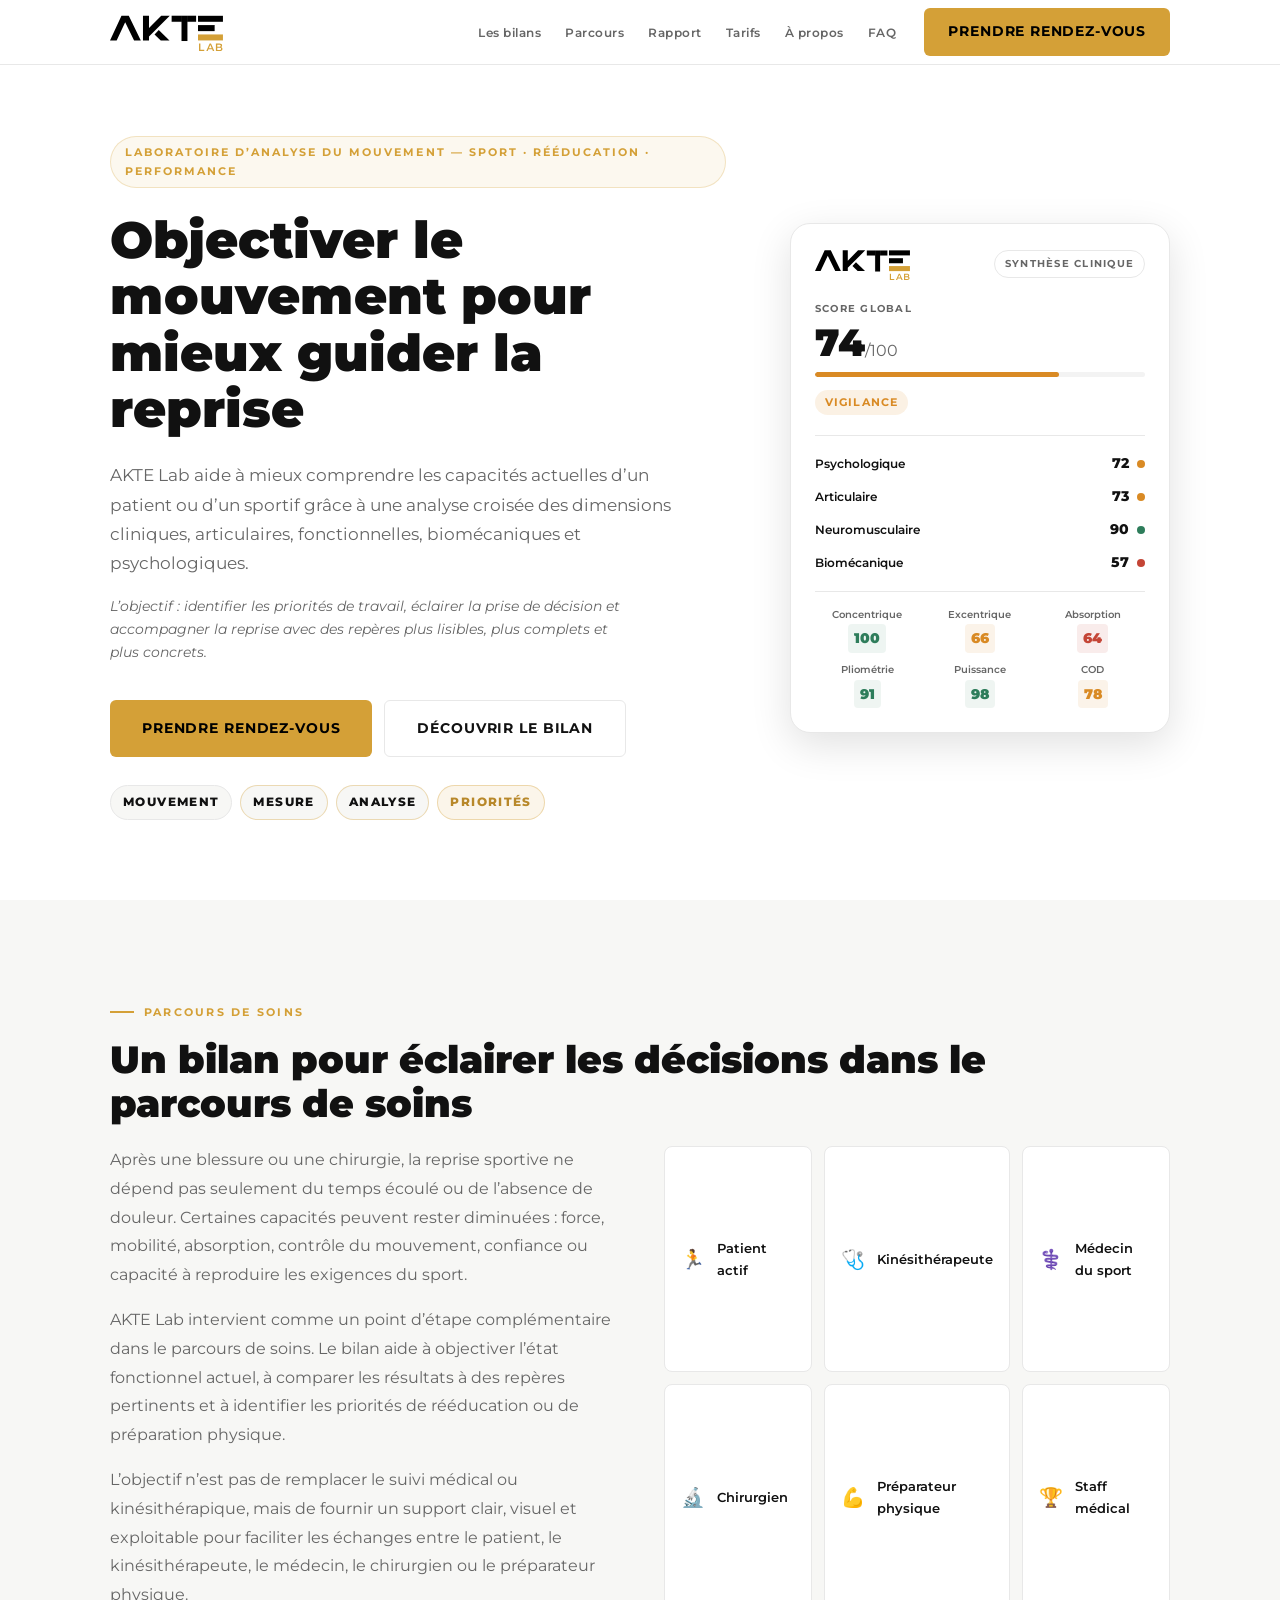
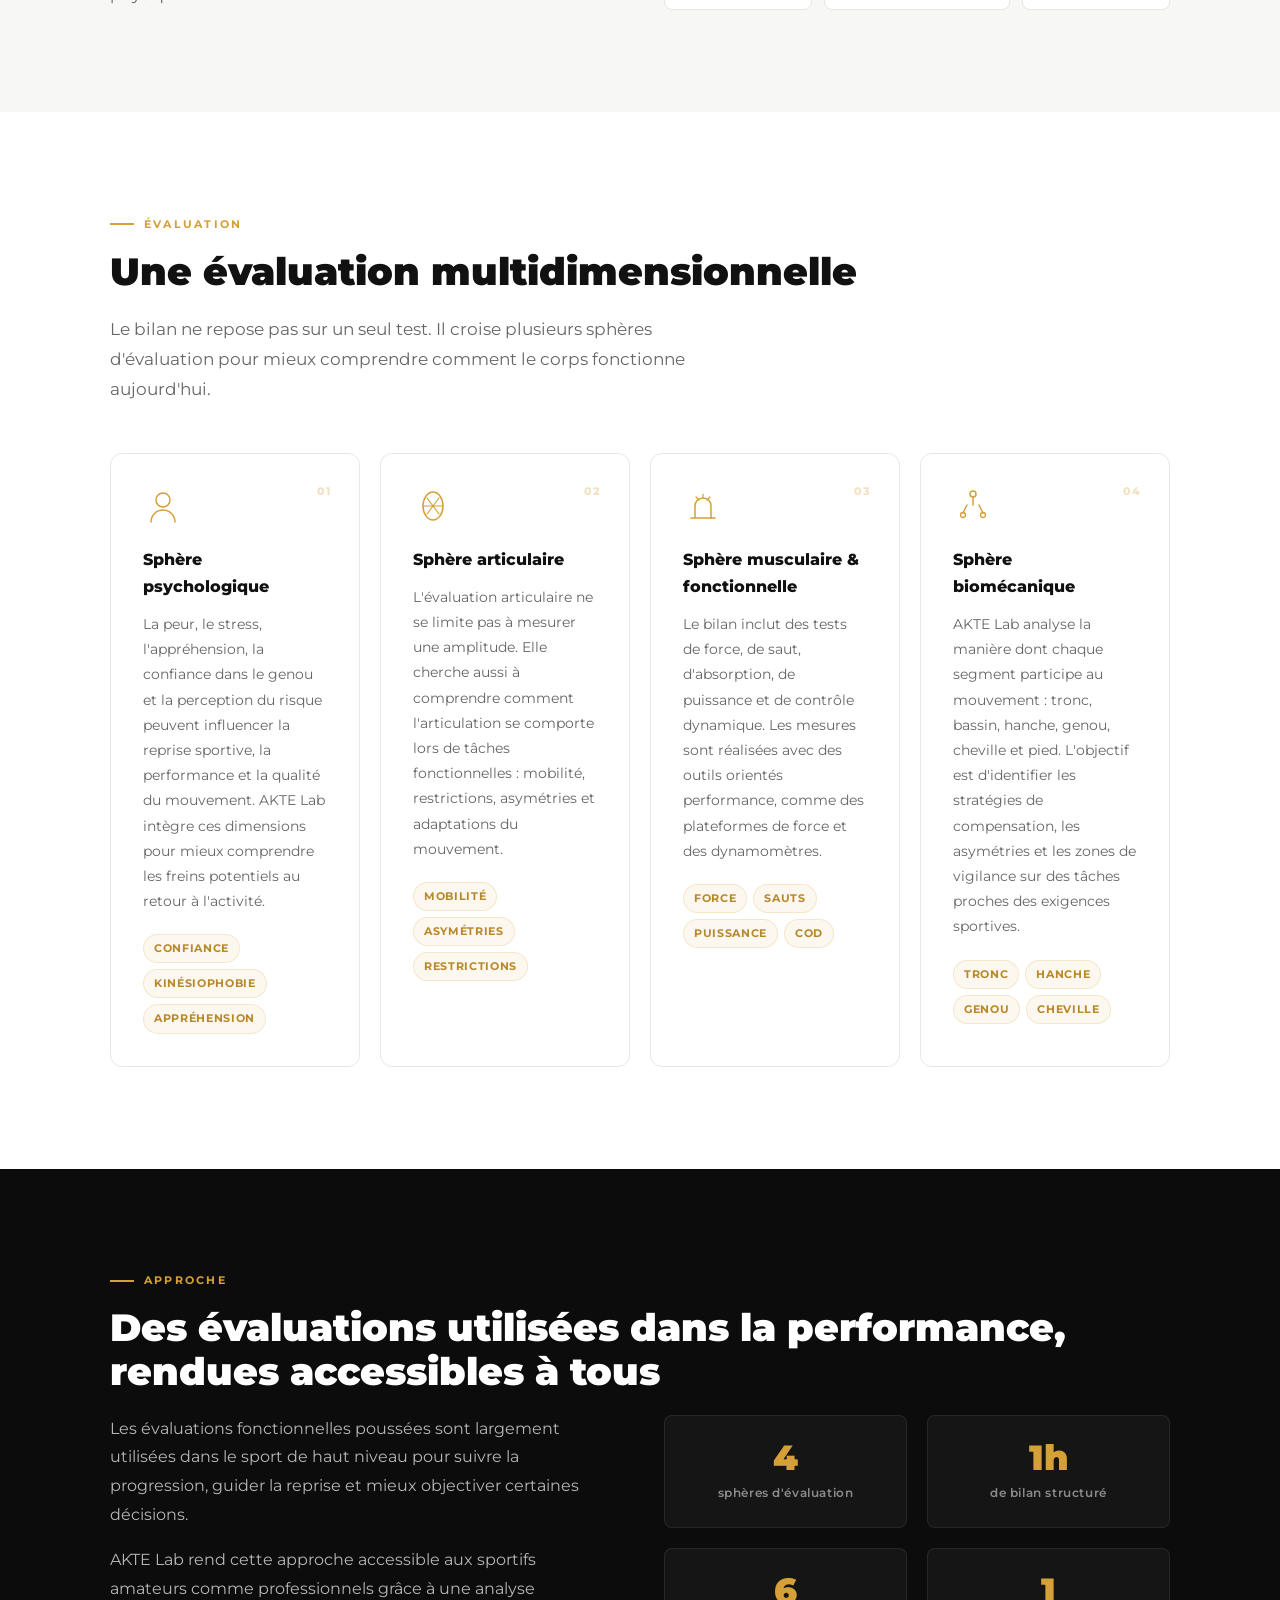
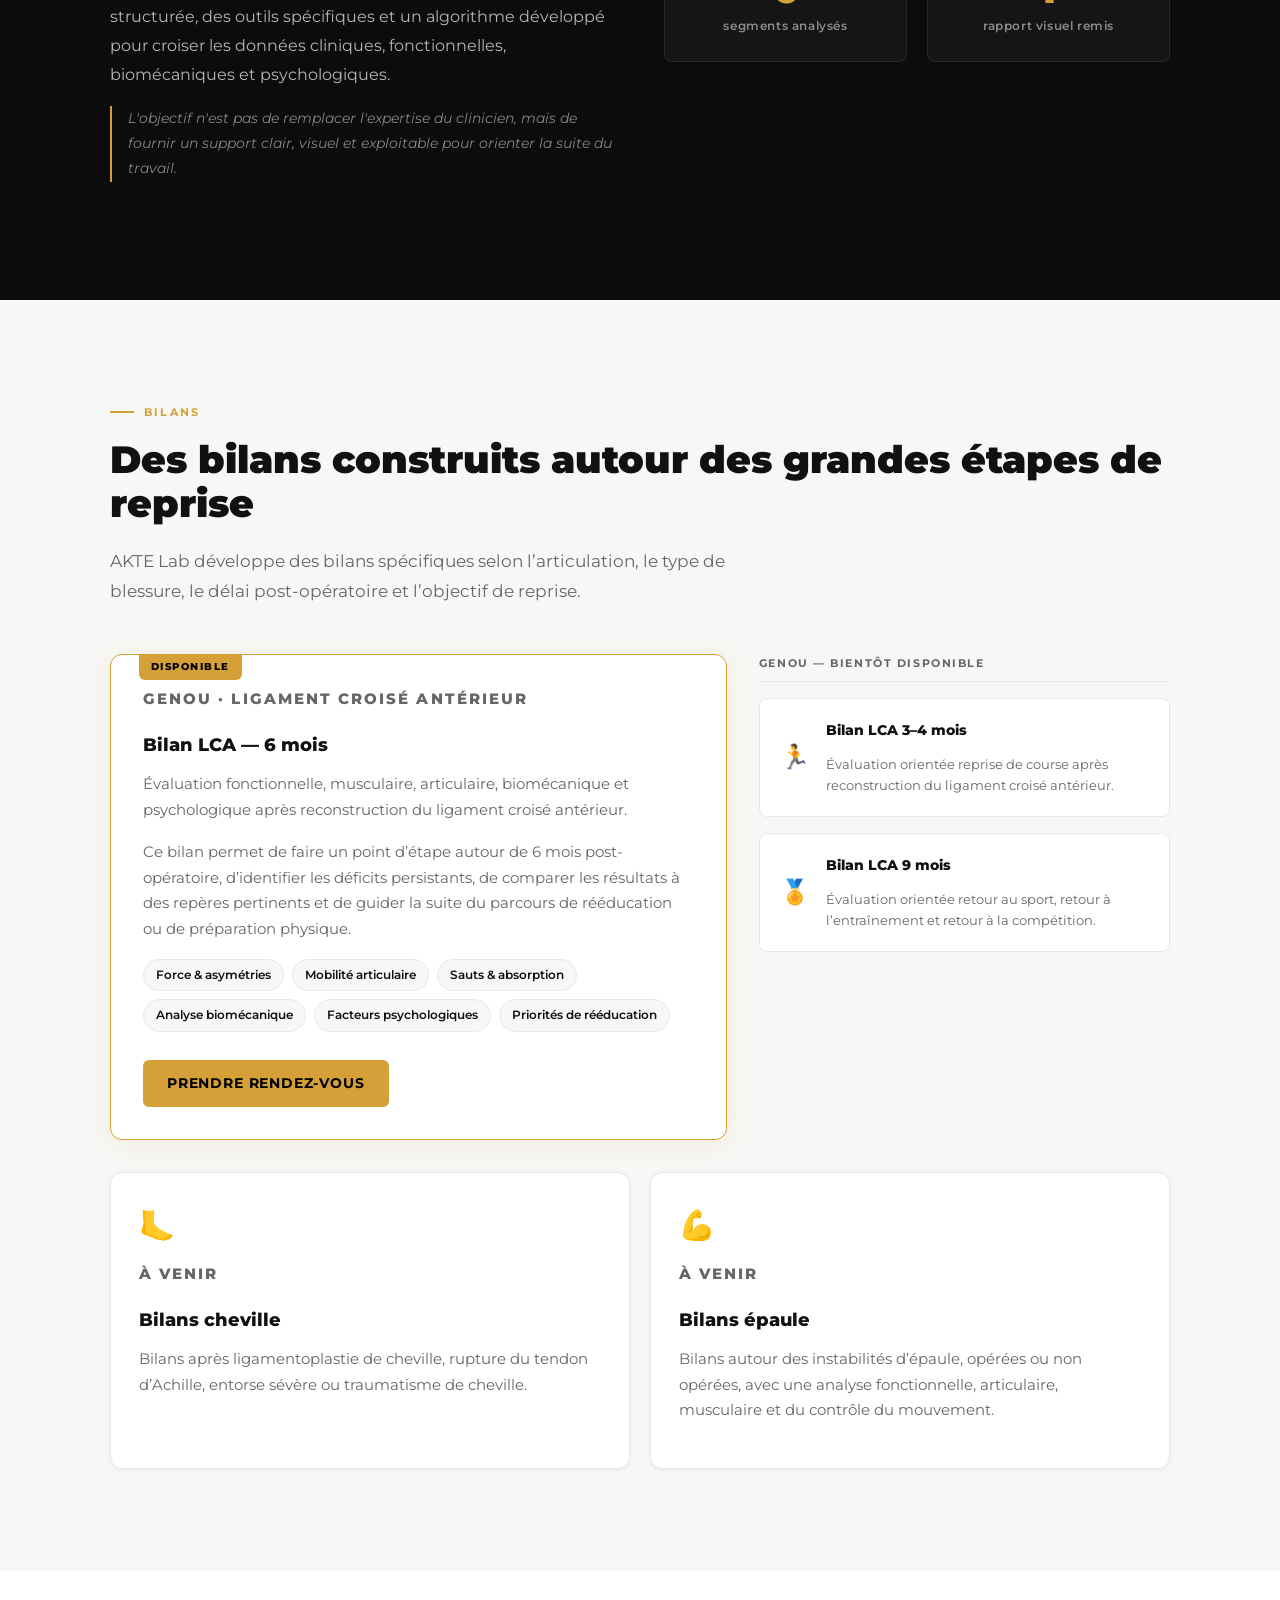
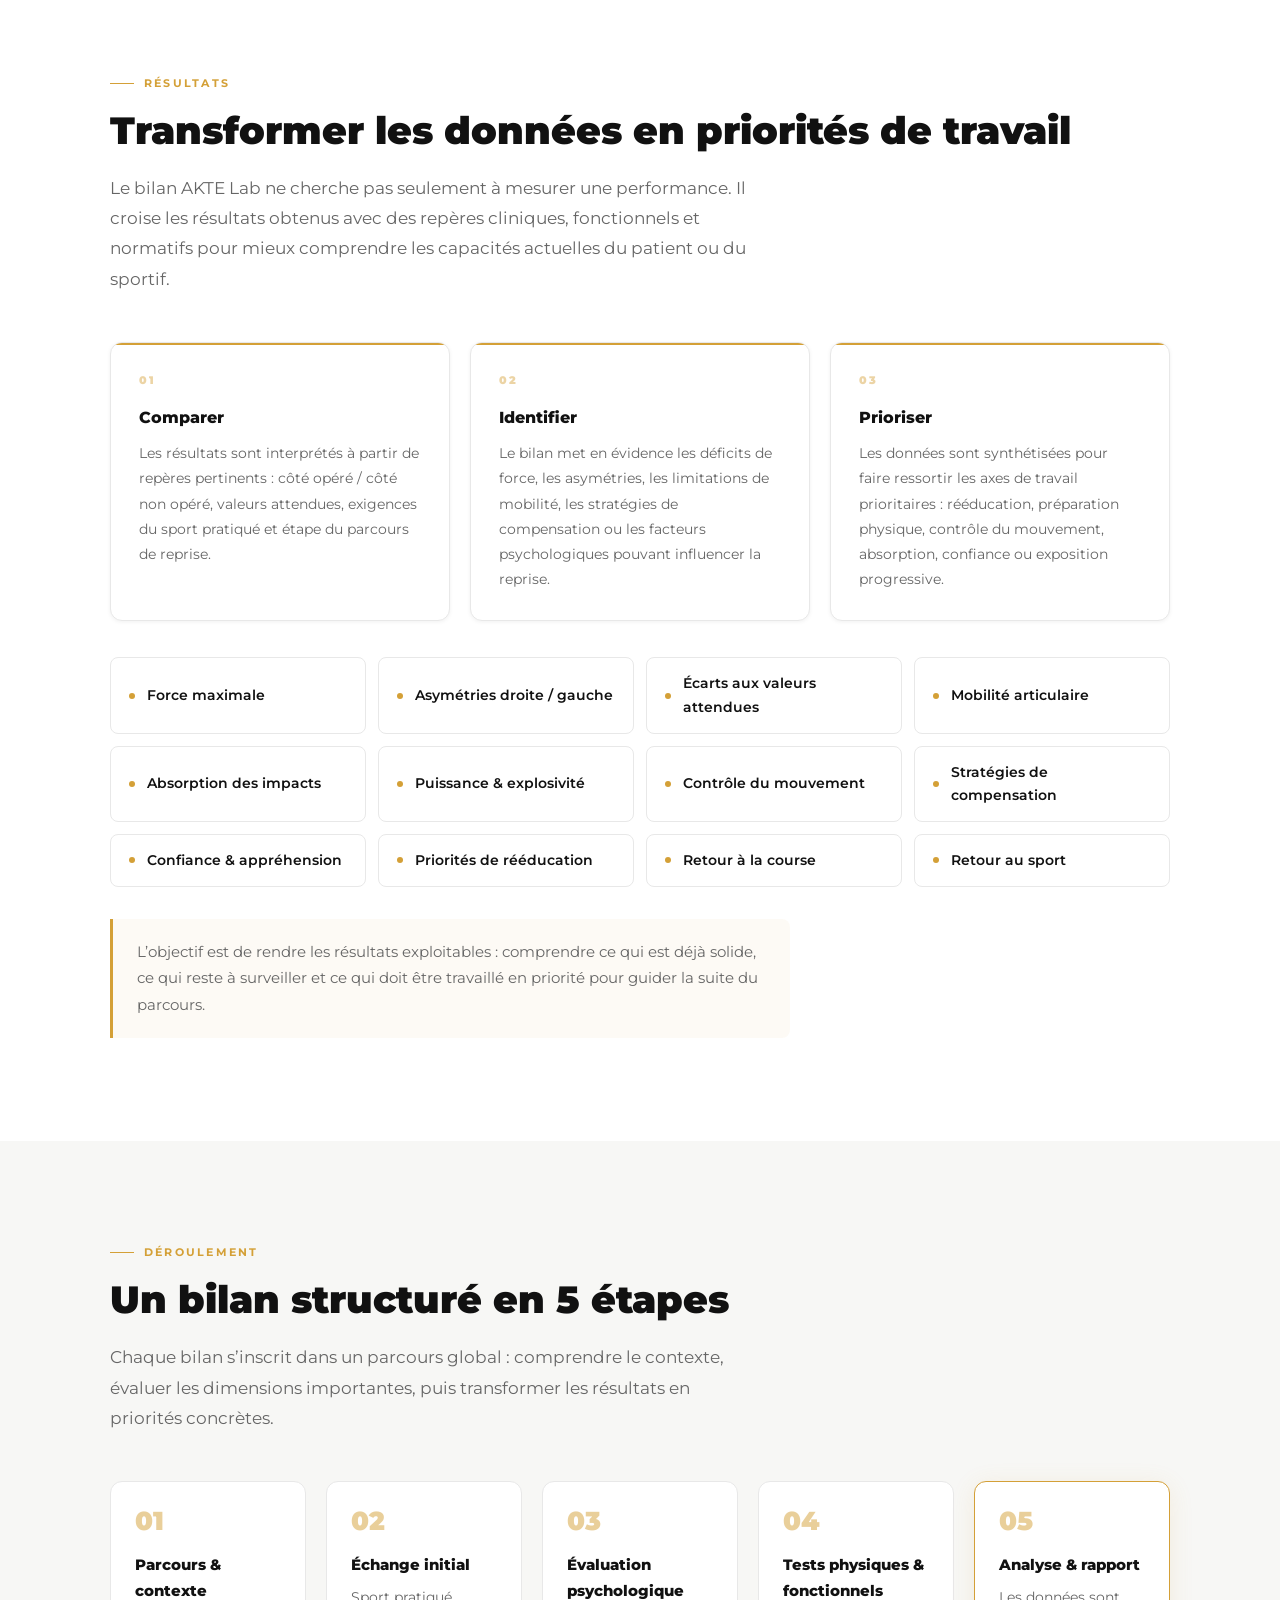
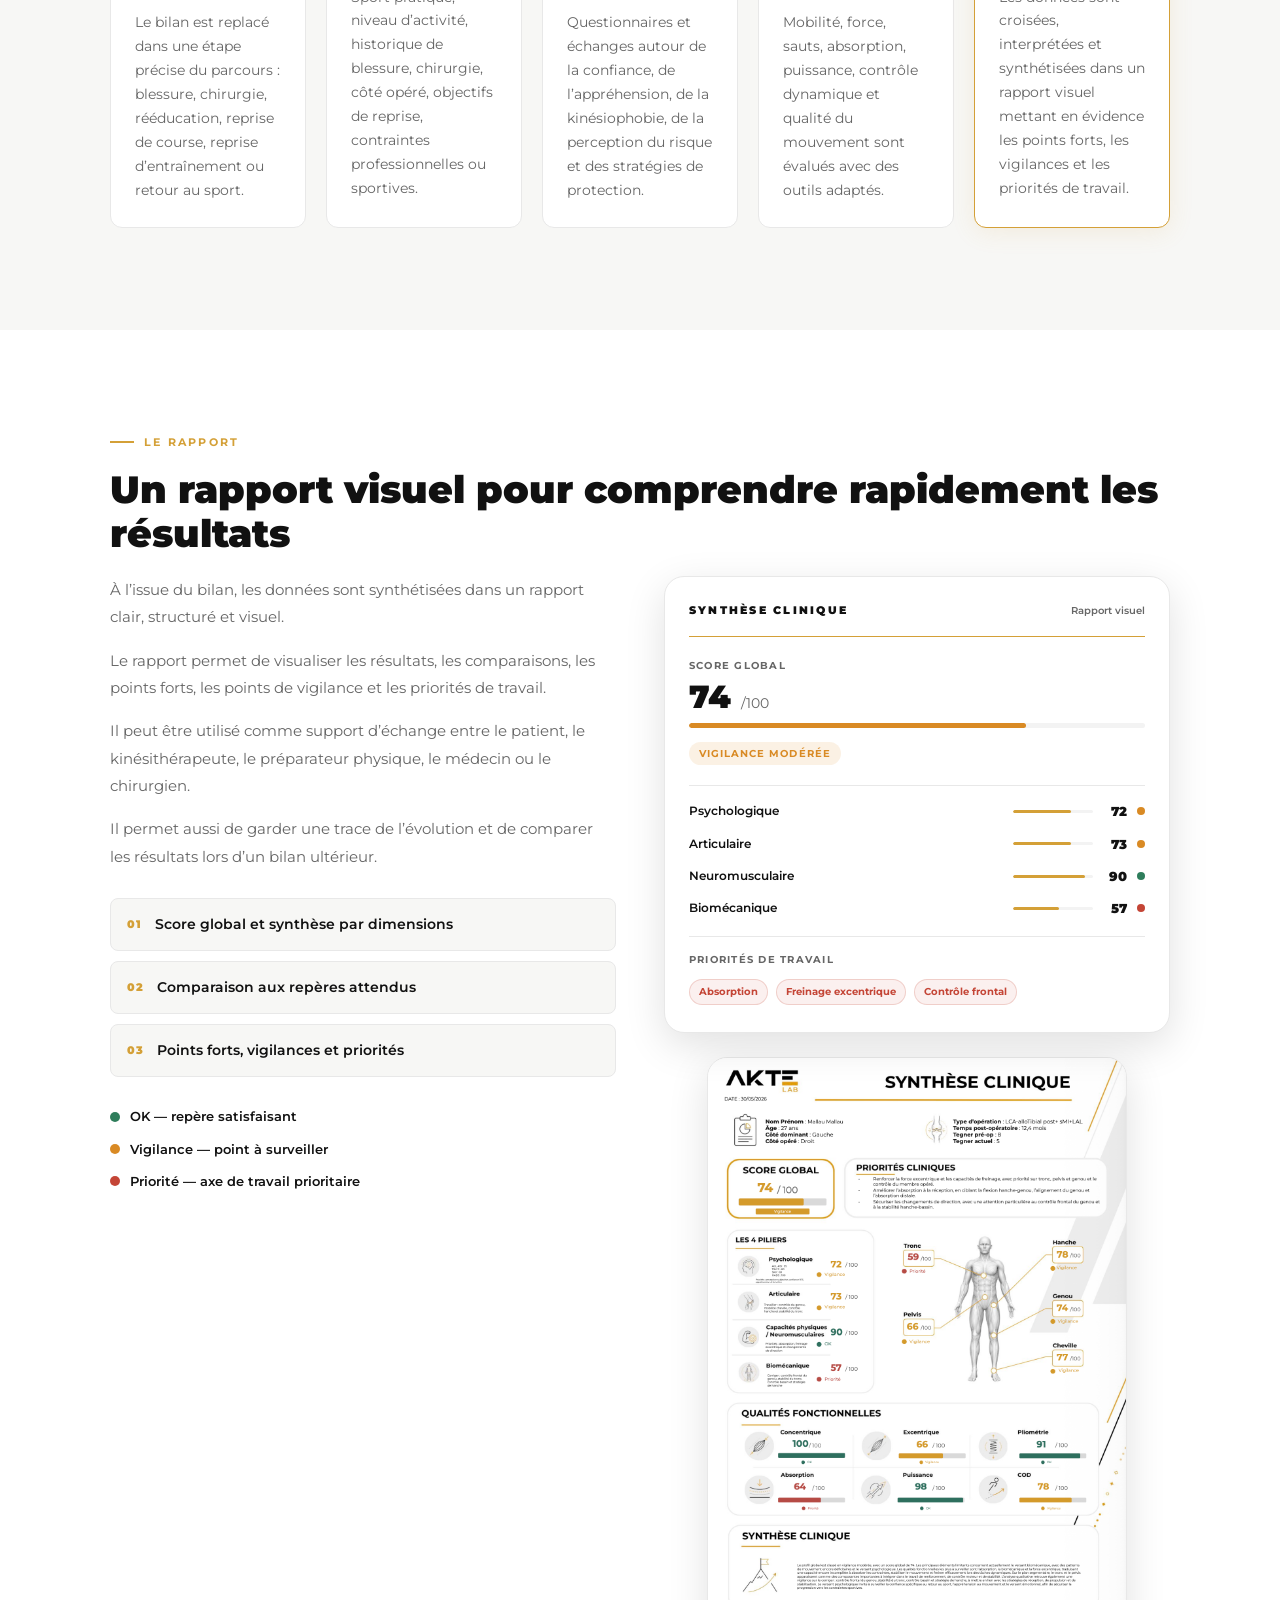
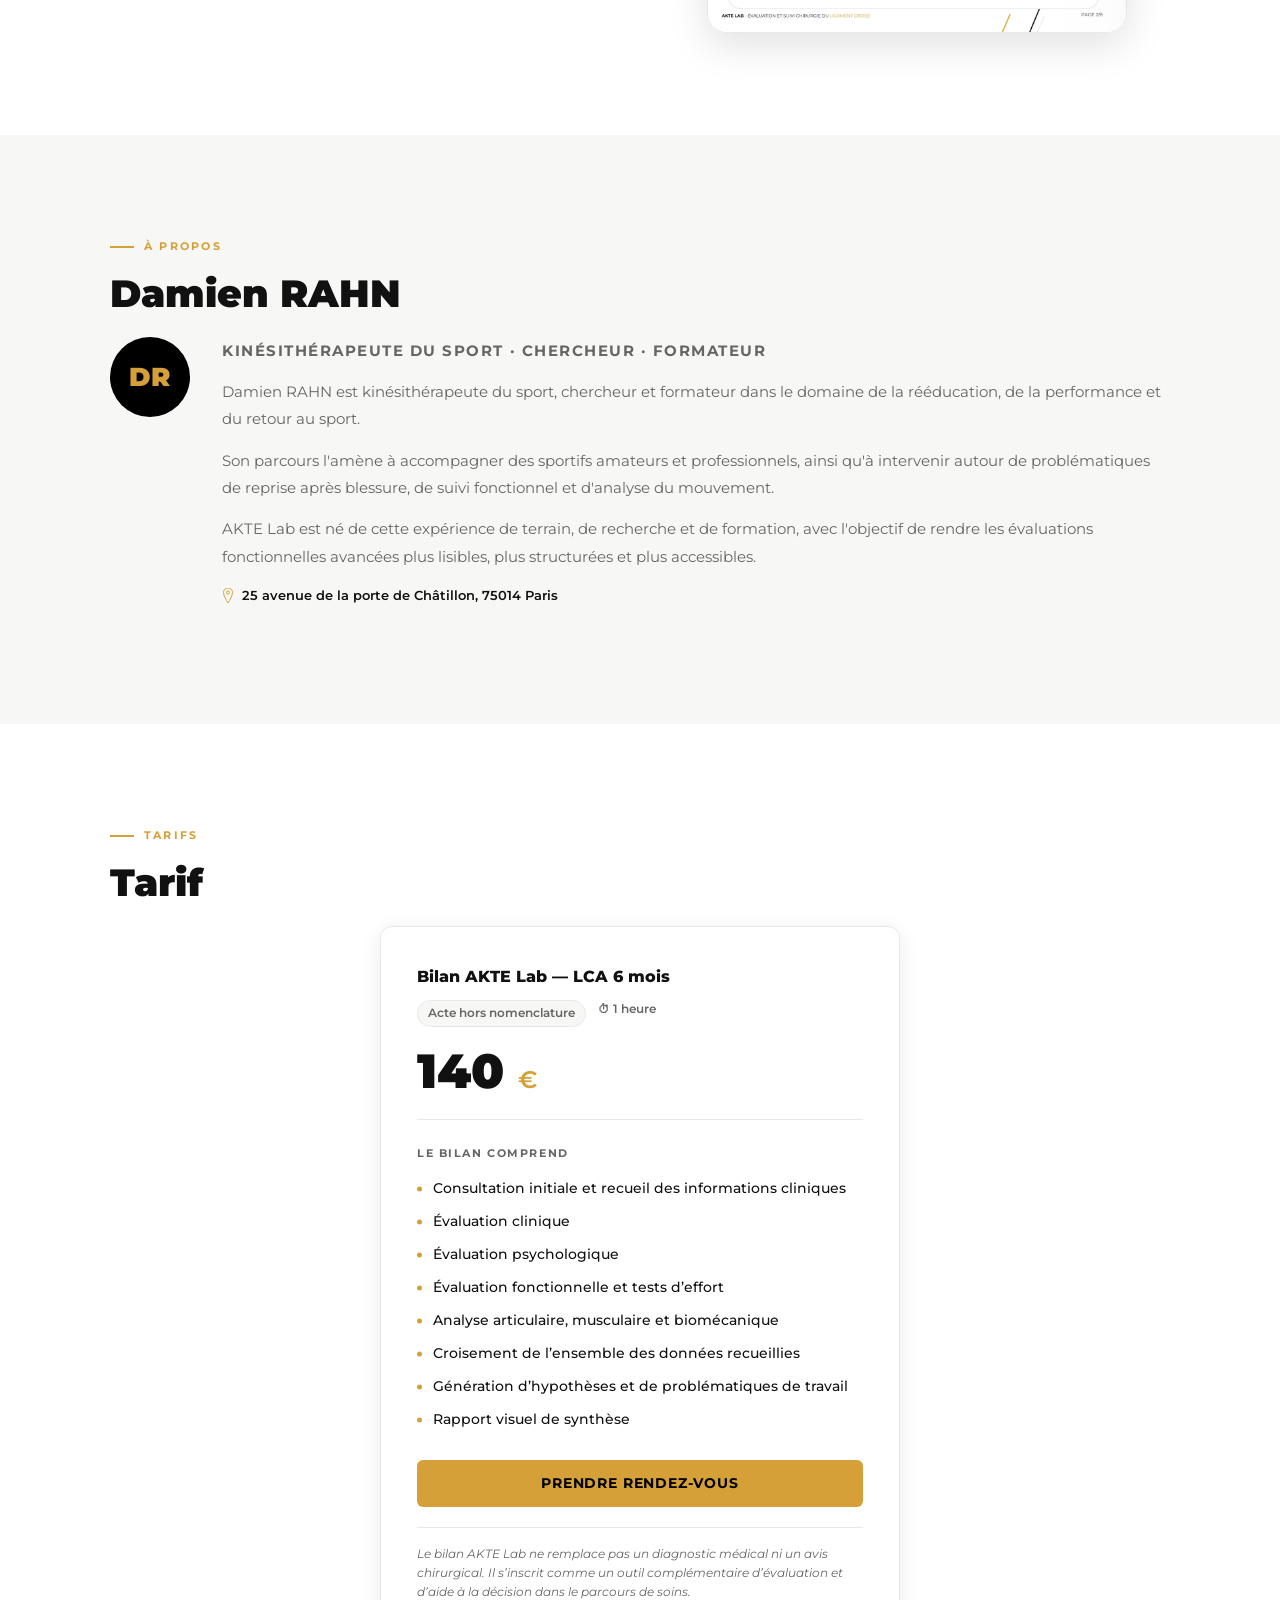
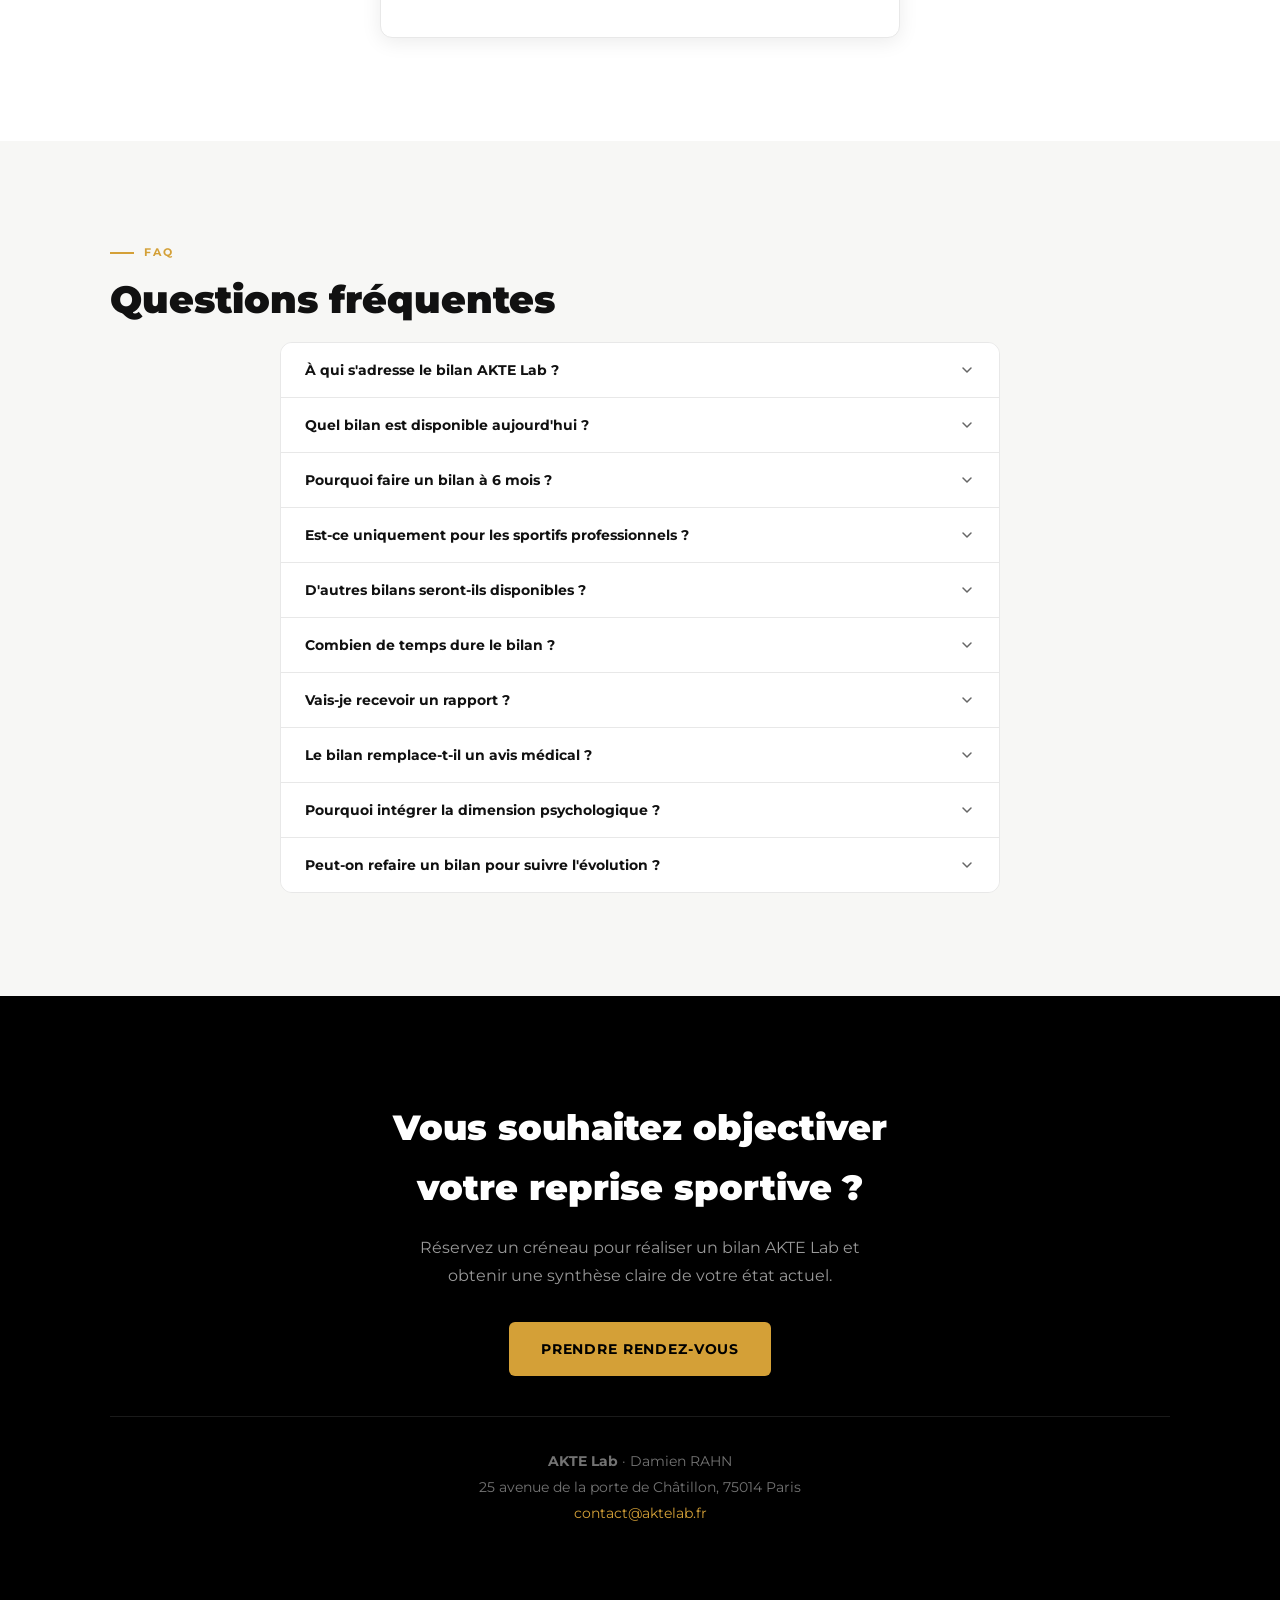
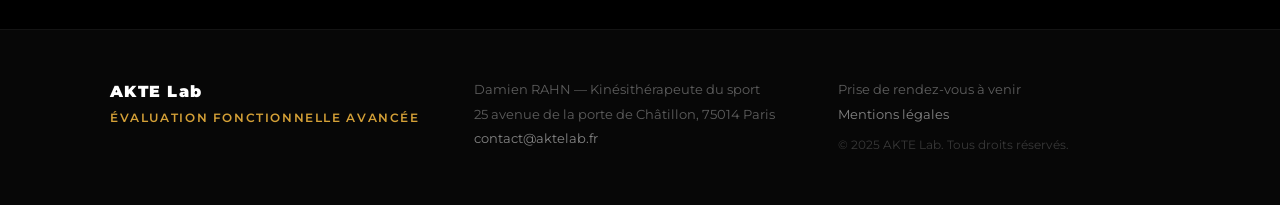
==== commit 8f2e0d89: "Update index.html" ====
--- a/index.html
+++ b/index.html
@@ -560,21 +560,21 @@
             </div>
             <div class="tarif-card__price">140 <span>€</span></div>
             <div class="tarif-card__includes">
-              <p class="includes-label">Inclus</p>
+              <p class="includes-label">Le bilan comprend</p>
               <ul>
-                <li>Entretien initial</li>
-                <li>Passation des tests</li>
-                <li>Mesures de force, mobilité et sauts</li>
-                <li>Analyse biomécanique</li>
-                <li>Questionnaires psychologiques</li>
-                <li>Synthèse des résultats</li>
-                <li>Rapport visuel</li>
-                <li>Priorités de travail</li>
+                <li>Consultation initiale et recueil des informations cliniques</li>
+                <li>Évaluation clinique</li>
+                <li>Évaluation psychologique</li>
+                <li>Évaluation fonctionnelle et tests d’effort</li>
+                <li>Analyse articulaire, musculaire et biomécanique</li>
+                <li>Croisement de l’ensemble des données recueillies</li>
+                <li>Génération d’hypothèses et de problématiques de travail</li>
+                <li>Rapport visuel de synthèse</li>
               </ul>
             </div>
             <!-- REPLACE #contact with your Calendly link when ready -->
             <a href="#contact" class="btn btn--gold btn--block">Prendre rendez-vous</a>
-            <p class="tarif-card__note">Le bilan AKTE Lab ne remplace pas un diagnostic médical ni un avis chirurgical. Il constitue un support d'évaluation fonctionnelle et d'aide à la décision.</p>
+            <p class="tarif-card__note">Le bilan AKTE Lab ne remplace pas un diagnostic médical ni un avis chirurgical. Il s’inscrit comme un outil complémentaire d’évaluation et d’aide à la décision dans le parcours de soins.</p>
           </div>
         </div>
       </div>
--- a/styles.css
+++ b/styles.css
@@ -1581,3 +1581,8 @@
     }
   }
 }
+.mockup-logo-img {
+  height: 32px;
+  width: auto;
+  display: block;
+}
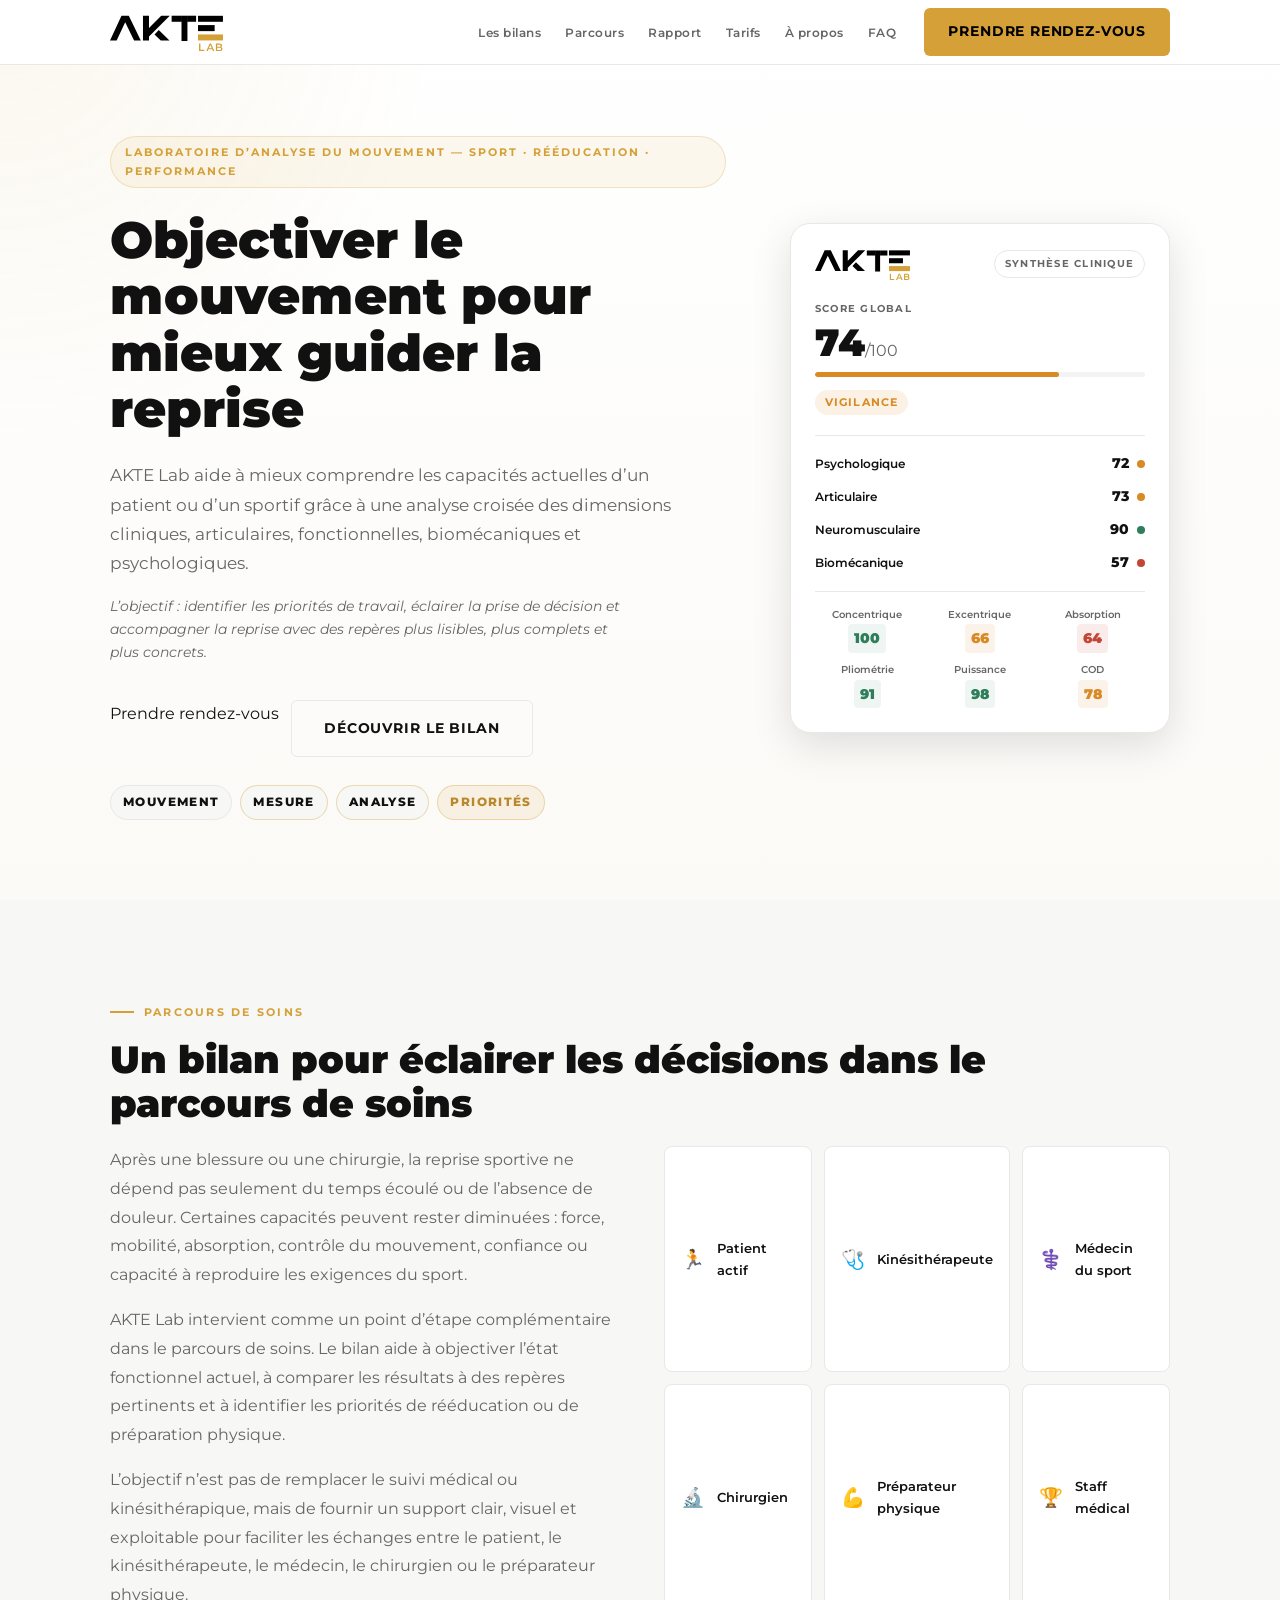
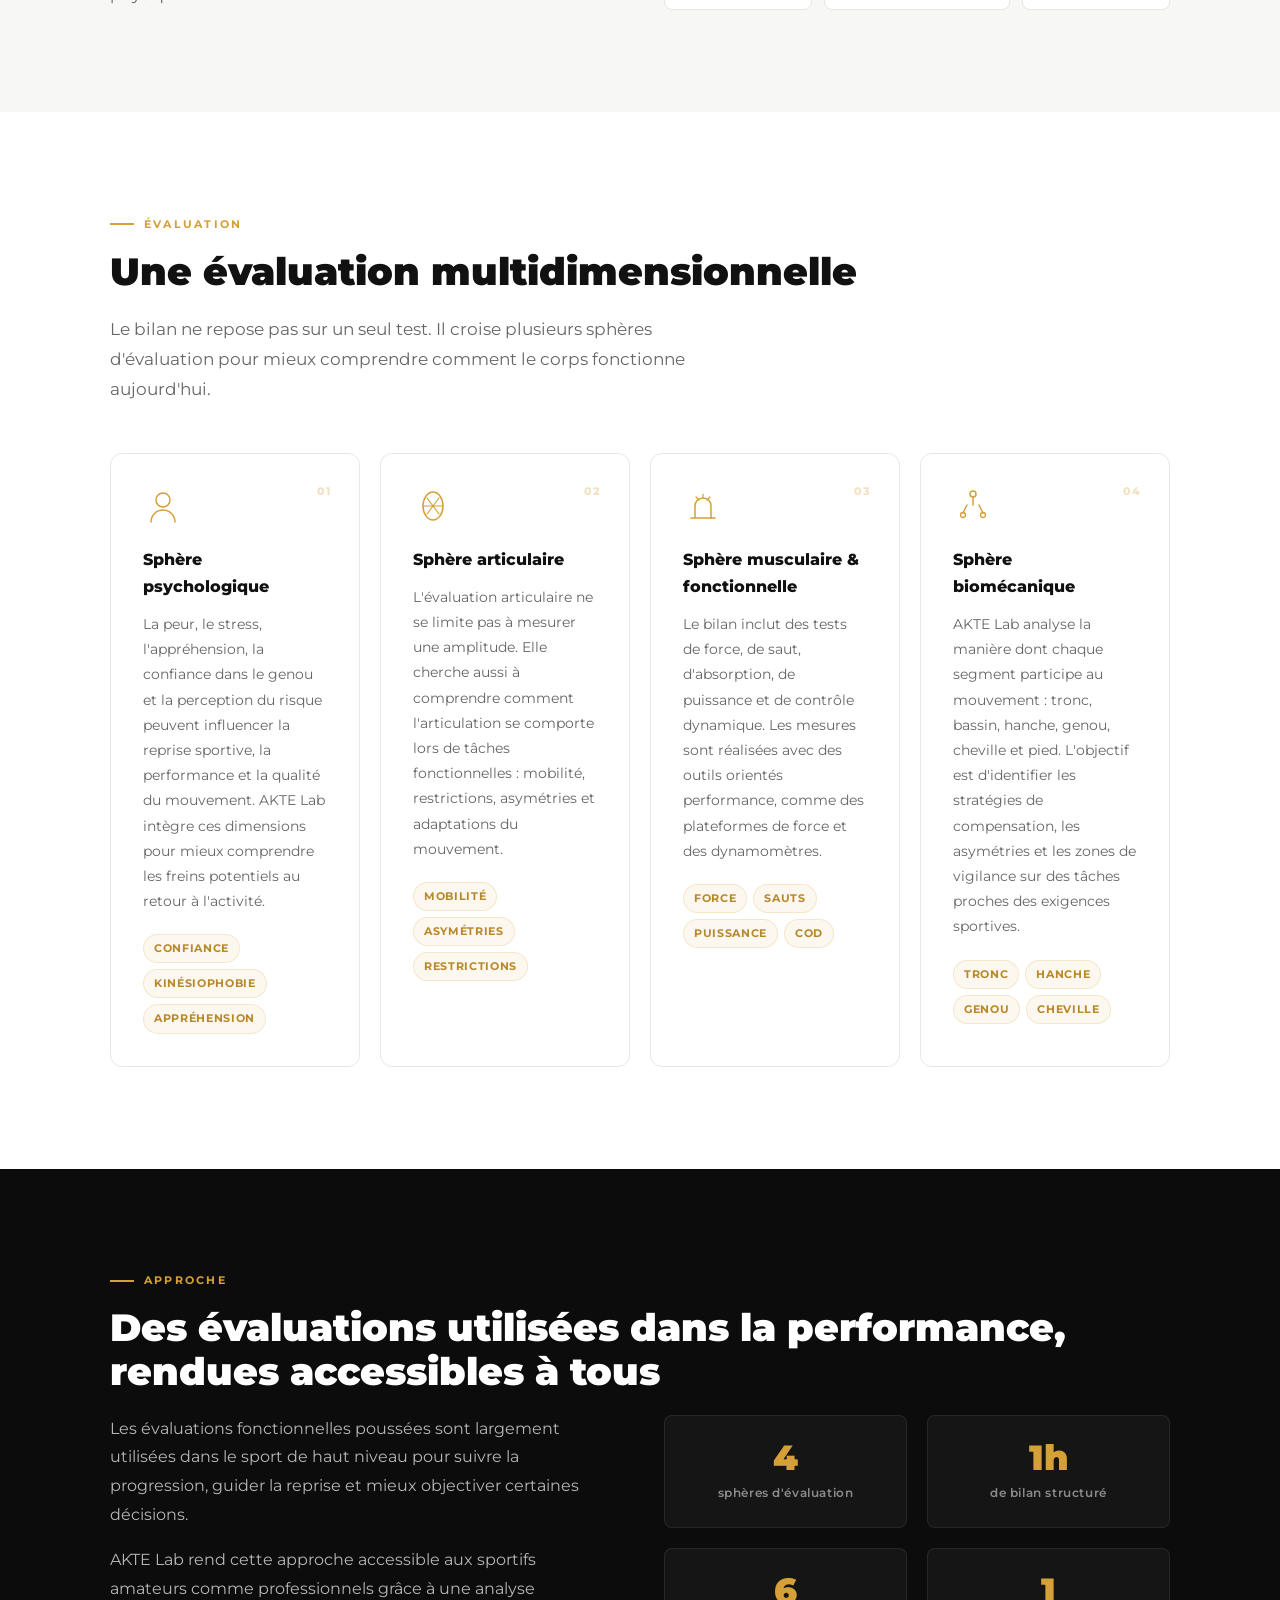
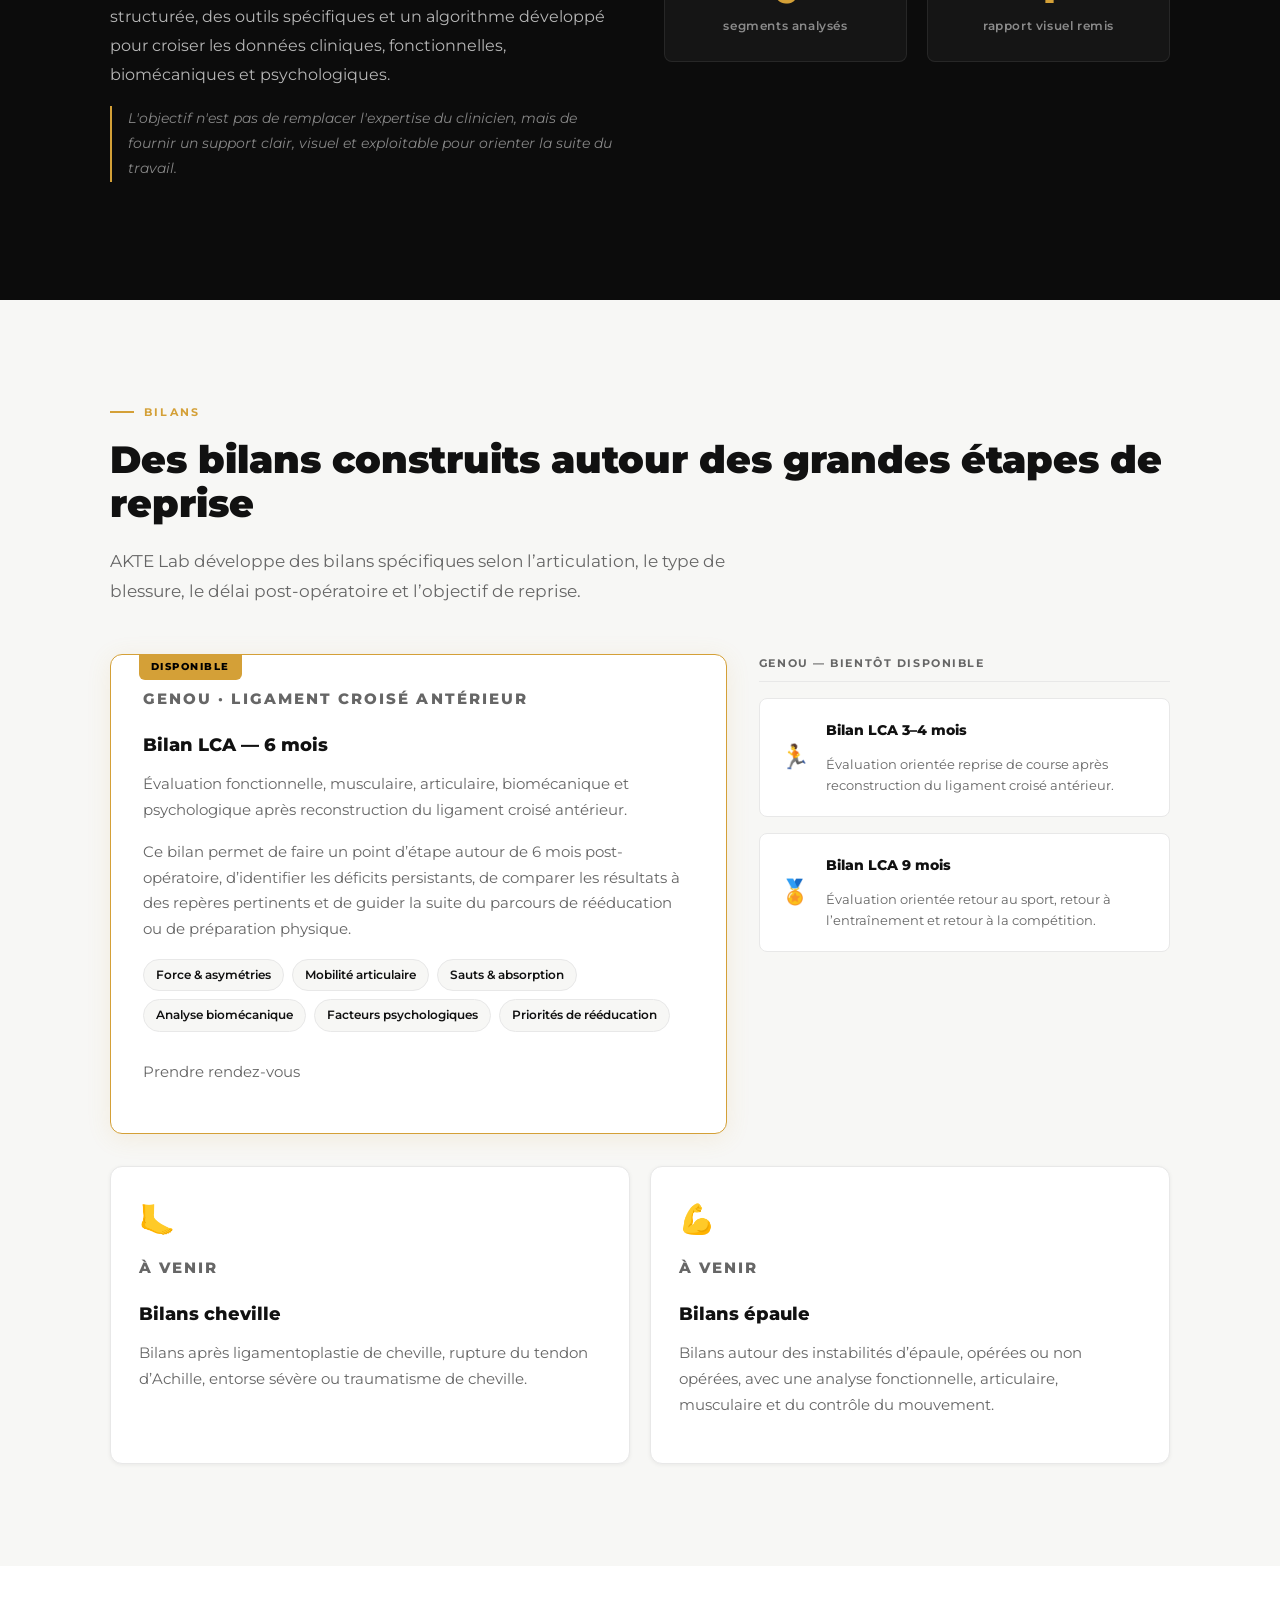
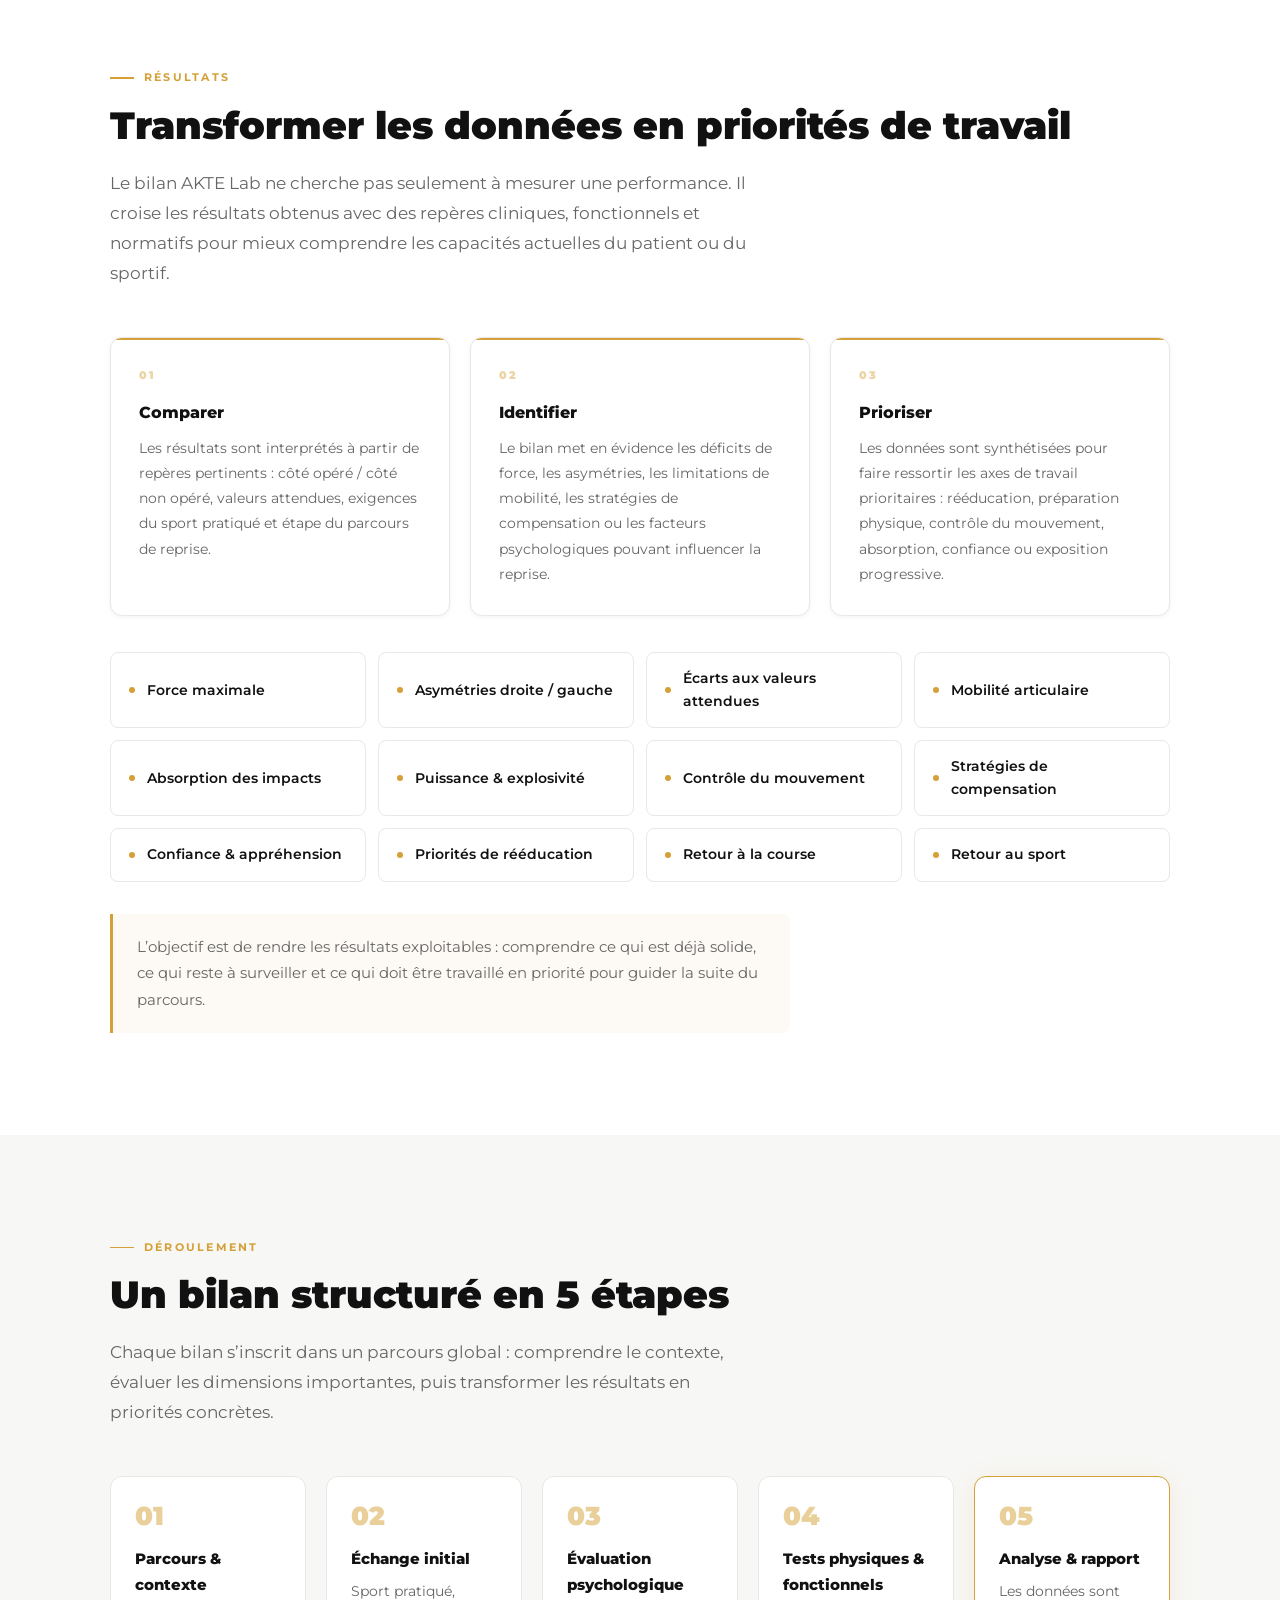
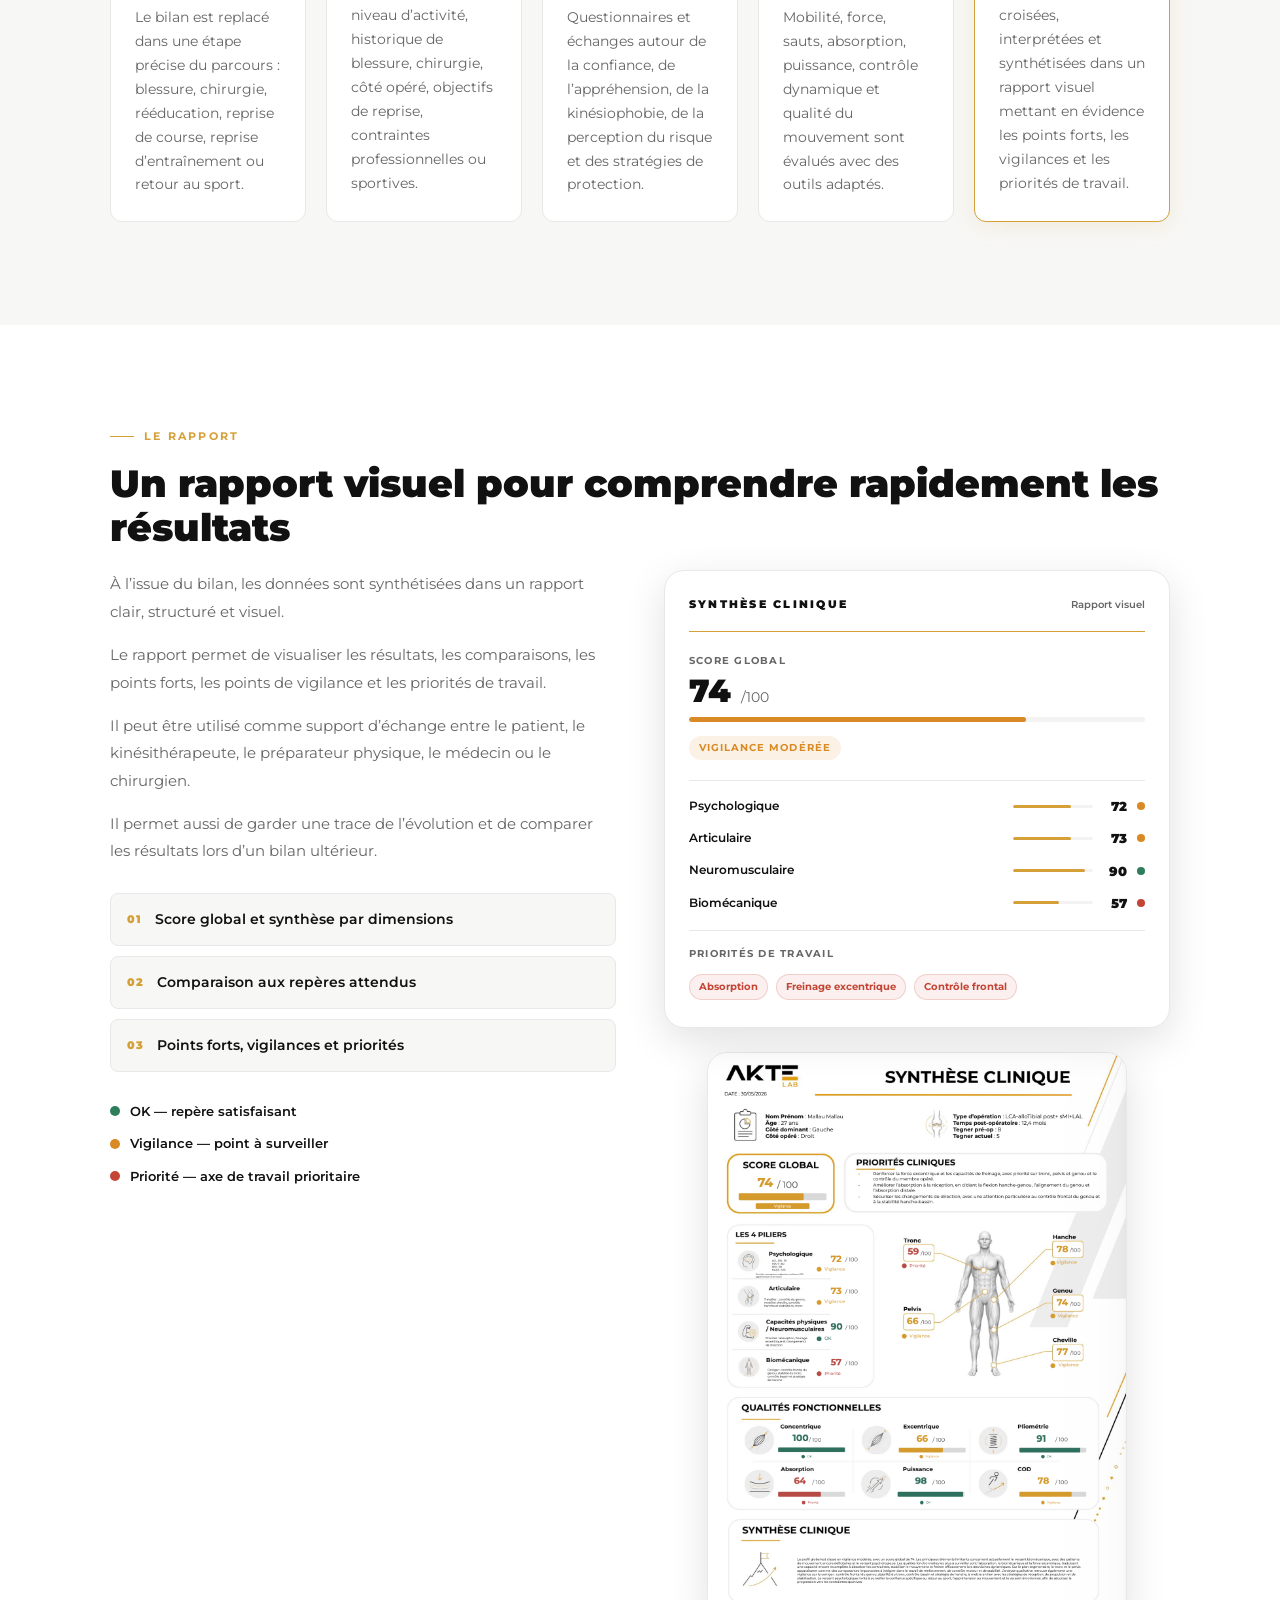
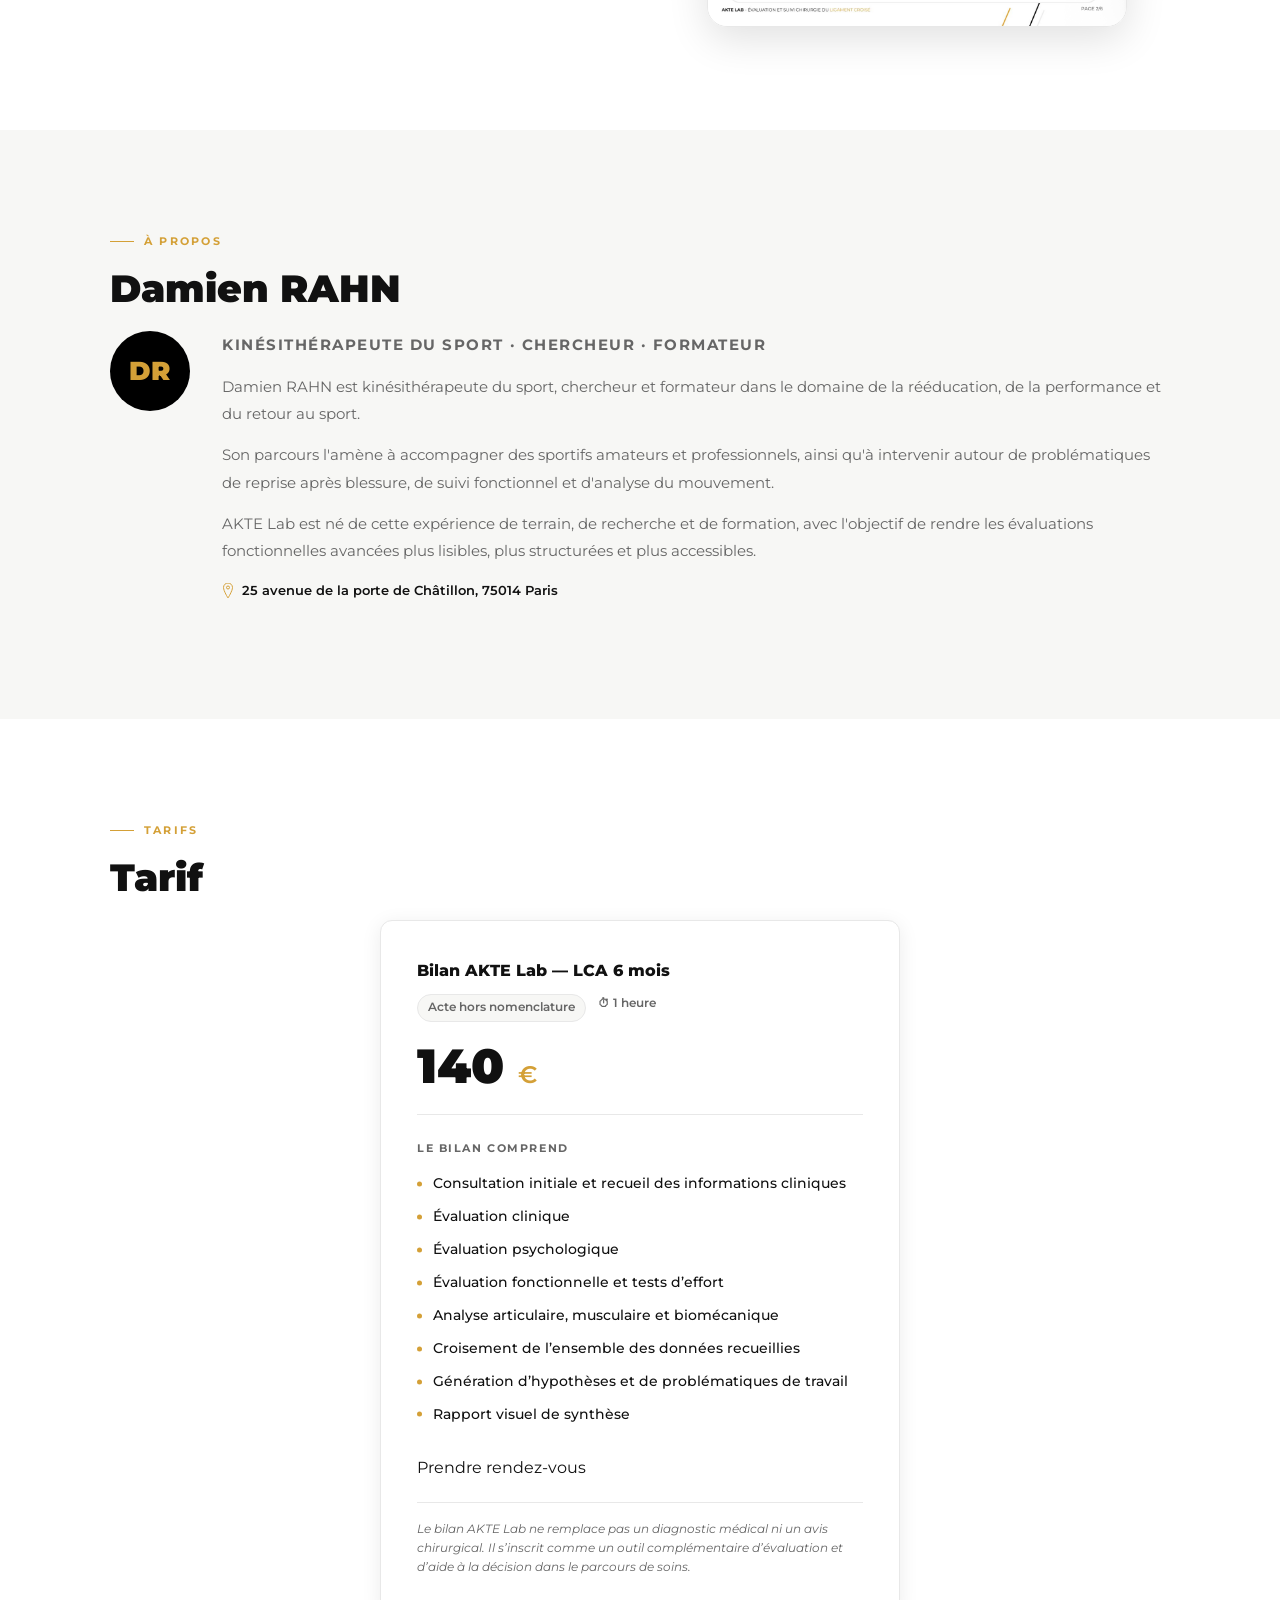
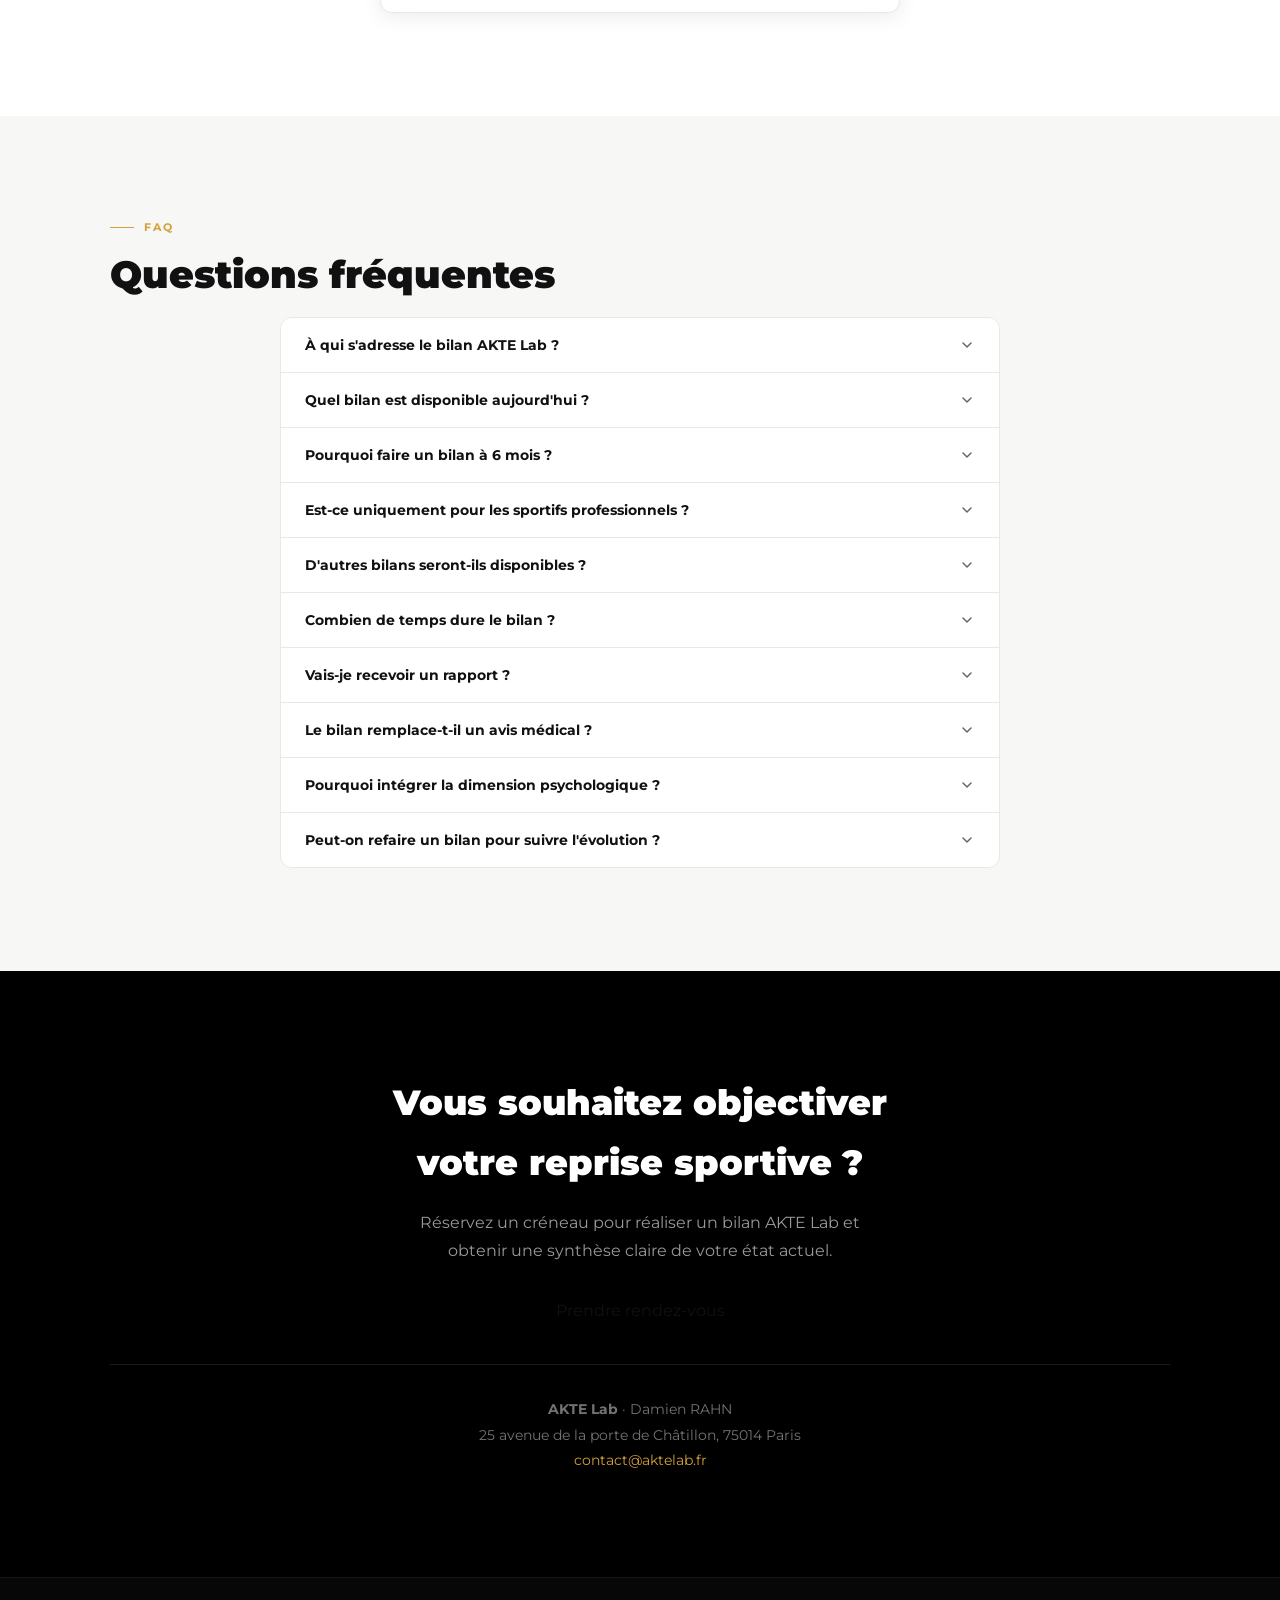
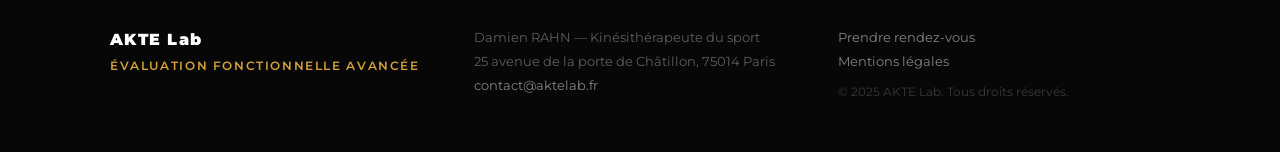
==== commit 5cb1a23e: "Update contact link to Calendly in index.html Inclusion lien prise de rendez vous" ====
--- a/index.html
+++ b/index.html
@@ -37,7 +37,7 @@
           <li><a href="#faq" class="nav__link">FAQ</a></li>
         </ul>
         <!-- REPLACE #contact with your Calendly link when ready -->
-        <a href="#contact" class="btn btn--gold nav__cta">Prendre rendez-vous</a>
+        <a href="https://calendly.com/contact-aktelab/evaluation-fonctionnelle-rlca-6-mois" class="btn btn--gold nav__cta" target="_blank" rel="noopener">Prendre rendez-vous</a>
       </nav>
     </div>
   </header>
@@ -56,7 +56,7 @@
           <p class="hero__micro">L’objectif : identifier les priorités de travail, éclairer la prise de décision et accompagner la reprise avec des repères plus lisibles, plus complets et plus concrets.</p>
           <div class="hero__actions">
             <!-- REPLACE #contact with your Calendly link when ready -->
-            <a href="#contact" class="btn btn--gold btn--lg">Prendre rendez-vous</a>
+            <p><a href="https://calendly.com/contact-aktelab/evaluation-fonctionnelle-rlca-6-mois" target="_blank" rel="noopener">Prendre rendez-vous</a></p>
             <a href="#bilan" class="btn btn--outline btn--lg">Découvrir le bilan</a>
           </div>
           <div class="hero__flow" aria-label="Méthode AKTE Lab">
@@ -297,7 +297,7 @@
           <li>Facteurs psychologiques</li>
           <li>Priorités de rééducation</li>
         </ul>
-        <a href="#contact" class="btn btn--gold">Prendre rendez-vous</a>
+        <p><a href="https://calendly.com/contact-aktelab/evaluation-fonctionnelle-rlca-6-mois" target="_blank" rel="noopener">Prendre rendez-vous</a></p>
       </div>
 
       <div class="bilans-new__side">
@@ -573,7 +573,7 @@
               </ul>
             </div>
             <!-- REPLACE #contact with your Calendly link when ready -->
-            <a href="#contact" class="btn btn--gold btn--block">Prendre rendez-vous</a>
+            <p><a href="https://calendly.com/contact-aktelab/evaluation-fonctionnelle-rlca-6-mois" target="_blank" rel="noopener">Prendre rendez-vous</a></p>
             <p class="tarif-card__note">Le bilan AKTE Lab ne remplace pas un diagnostic médical ni un avis chirurgical. Il s’inscrit comme un outil complémentaire d’évaluation et d’aide à la décision dans le parcours de soins.</p>
           </div>
         </div>
@@ -681,7 +681,7 @@
         <h2 class="cta__title">Vous souhaitez objectiver<br>votre reprise sportive&nbsp;?</h2>
         <p class="cta__sub">Réservez un créneau pour réaliser un bilan AKTE Lab et obtenir une synthèse claire de votre état actuel.</p>
         <!-- REPLACE #contact with your Calendly link when ready -->
-        <a href="#contact" class="btn btn--gold btn--lg">Prendre rendez-vous</a>
+        <p><a href="https://calendly.com/contact-aktelab/evaluation-fonctionnelle-rlca-6-mois" target="_blank" rel="noopener">Prendre rendez-vous</a></p>
         <div class="cta__info">
           <p><strong>AKTE Lab</strong> · Damien RAHN</p>
           <p>25 avenue de la porte de Châtillon, 75014 Paris</p>
@@ -707,7 +707,7 @@
         <p><a href="mailto:contact@aktelab.fr">contact@aktelab.fr</a></p>
       </div>
       <div class="footer__legal">
-        <p>Prise de rendez-vous à venir</p>
+        <p><a href="https://calendly.com/contact-aktelab/evaluation-fonctionnelle-rlca-6-mois" target="_blank" rel="noopener">Prendre rendez-vous</a></p>
         <p><a href="#">Mentions légales</a></p>
         <p class="footer__copy">&copy; 2025 AKTE Lab. Tous droits réservés.</p>
       </div>
--- a/styles.css
+++ b/styles.css
@@ -239,7 +239,9 @@
 .hero {
   padding-top: calc(64px + 72px);
   padding-bottom: 80px;
-  background: var(--akte-white);
+  background:
+    radial-gradient(circle at top left, rgba(212,160,55,0.08), transparent 28%),
+    linear-gradient(180deg, #ffffff 0%, #fbfaf7 100%);
   overflow: hidden;
 }
 .hero__inner {
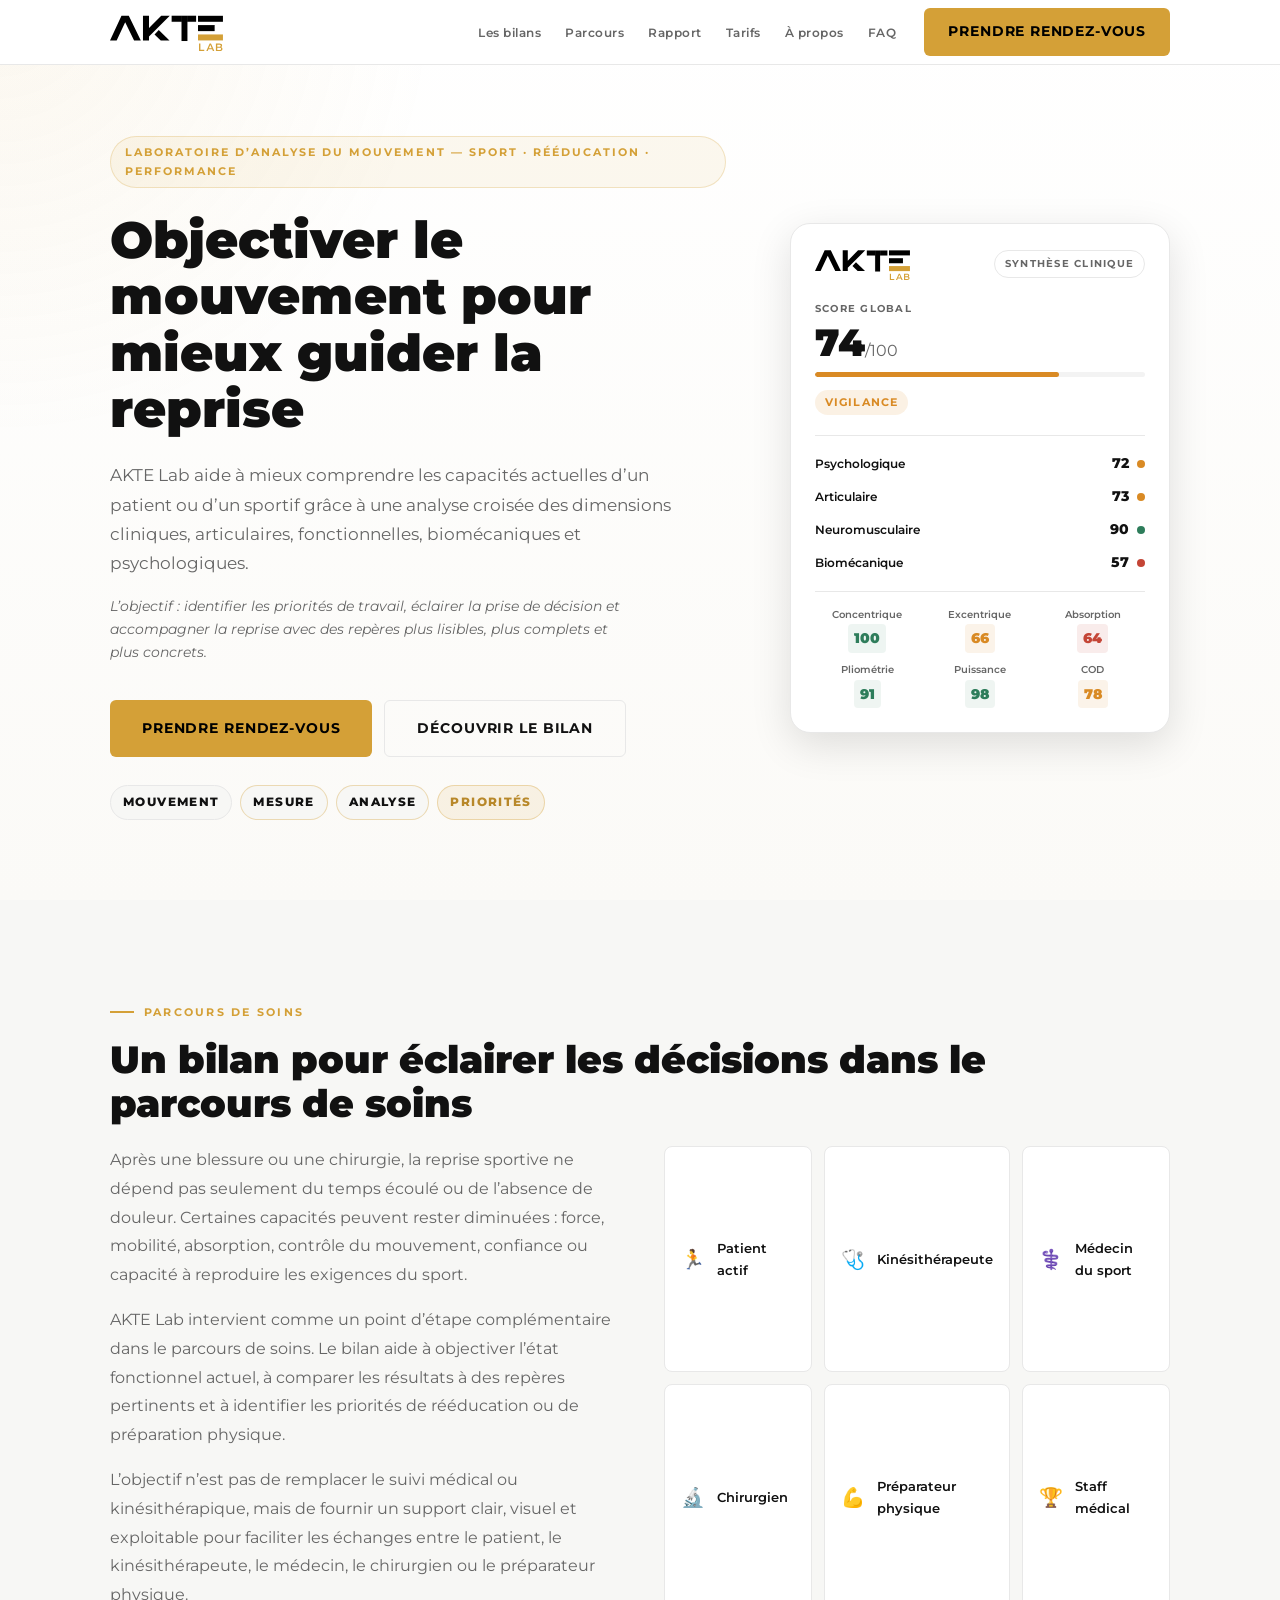
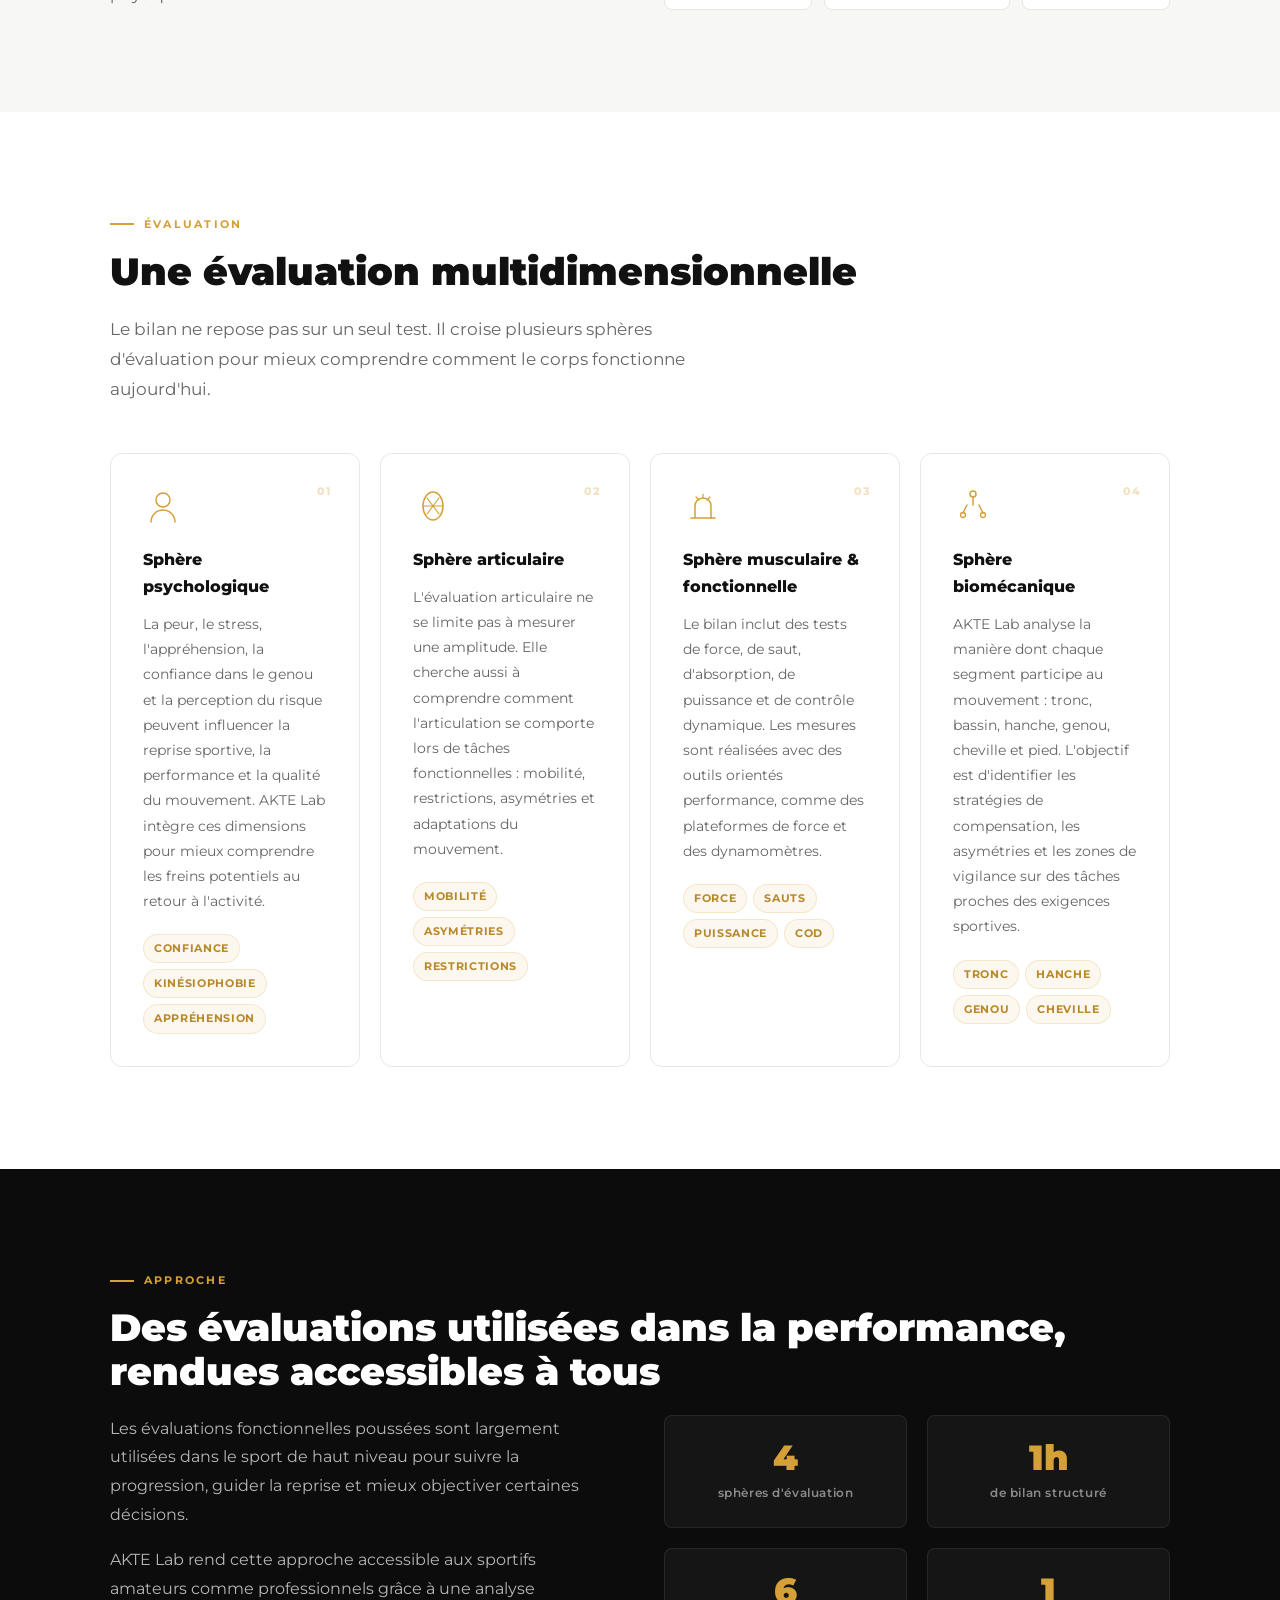
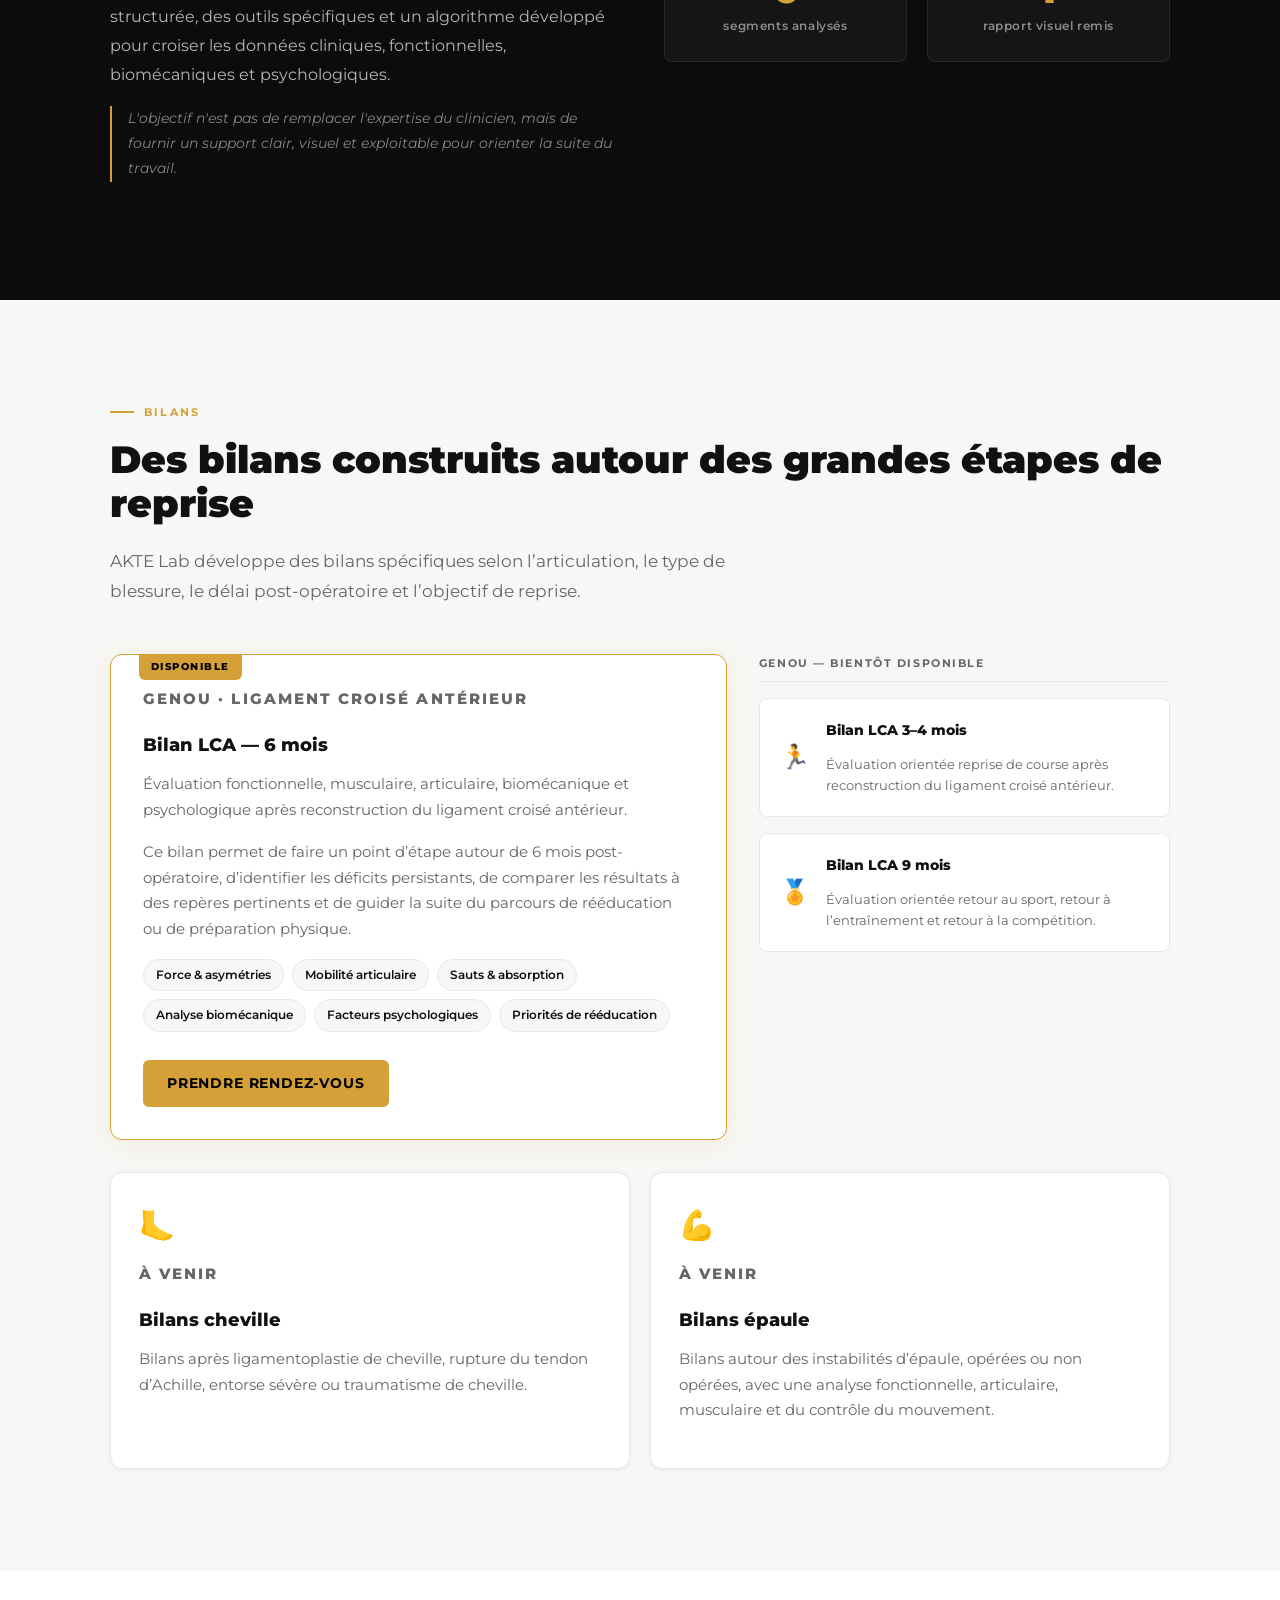
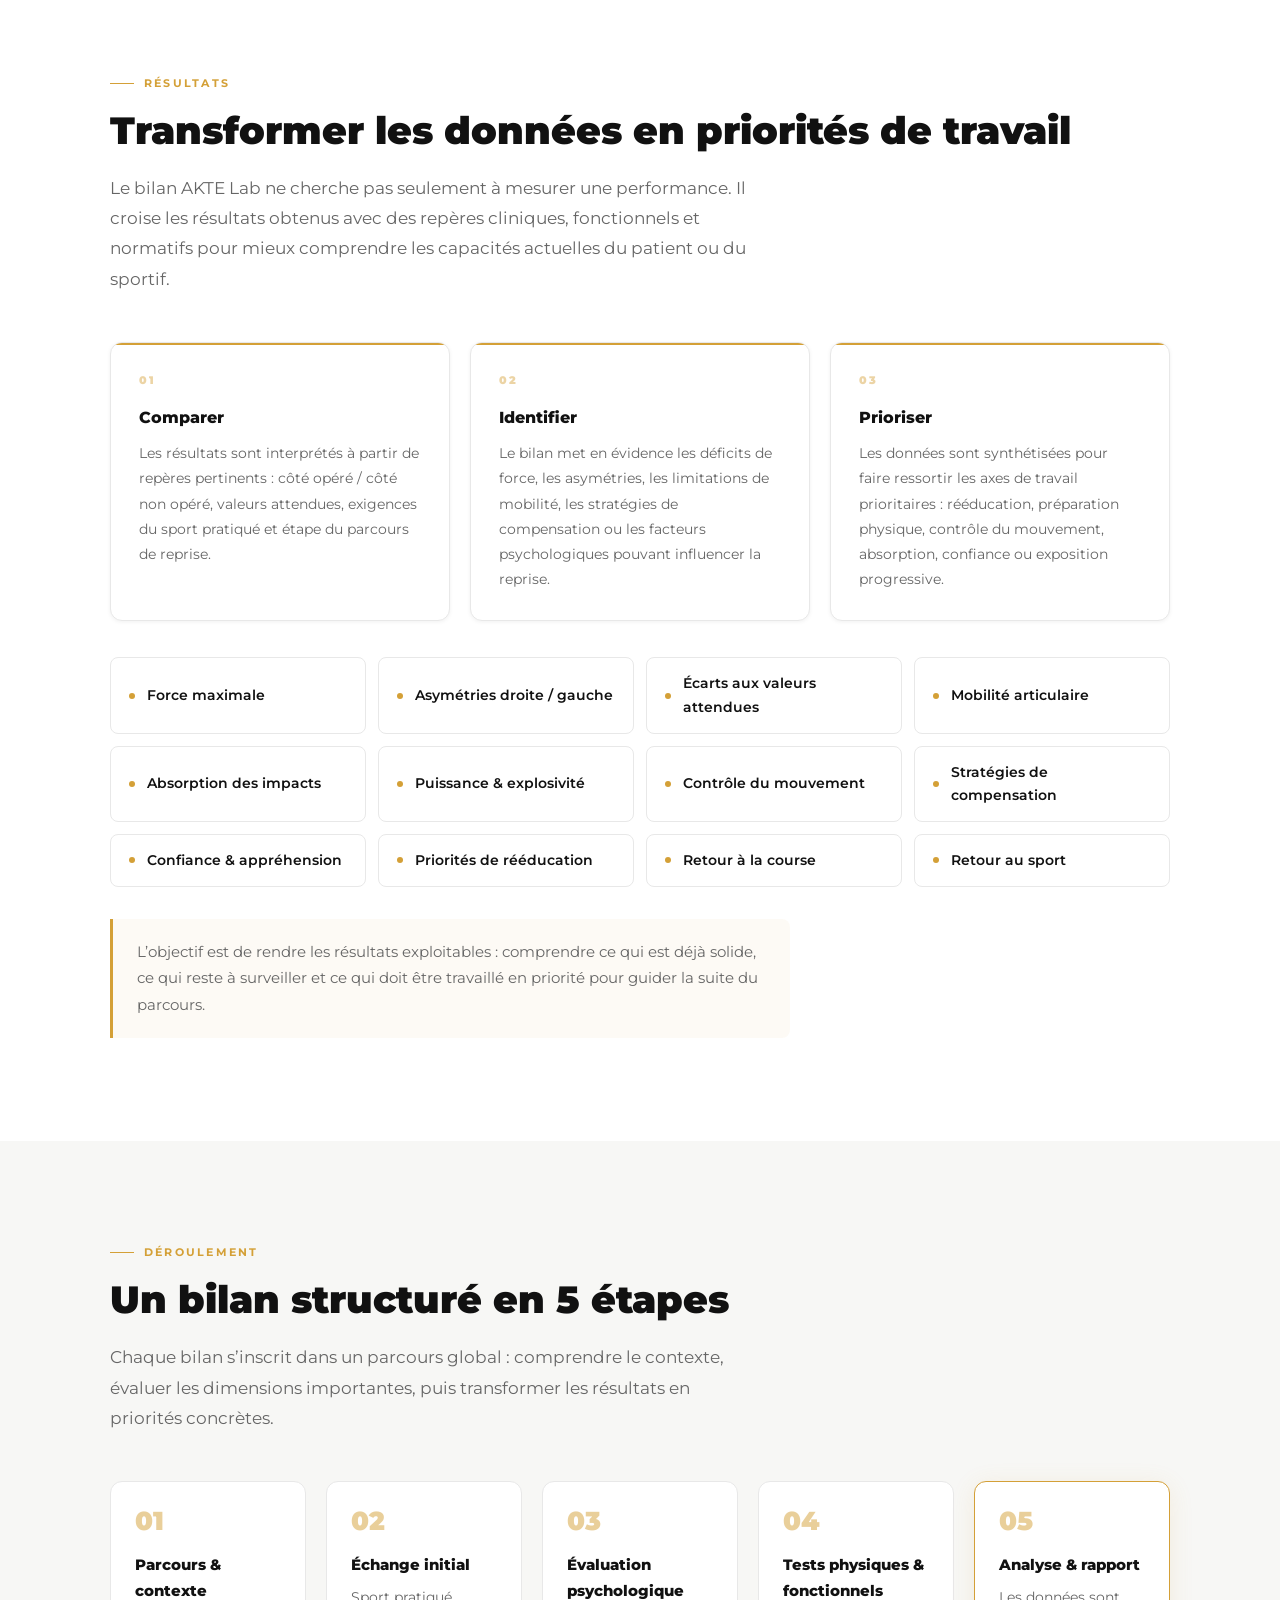
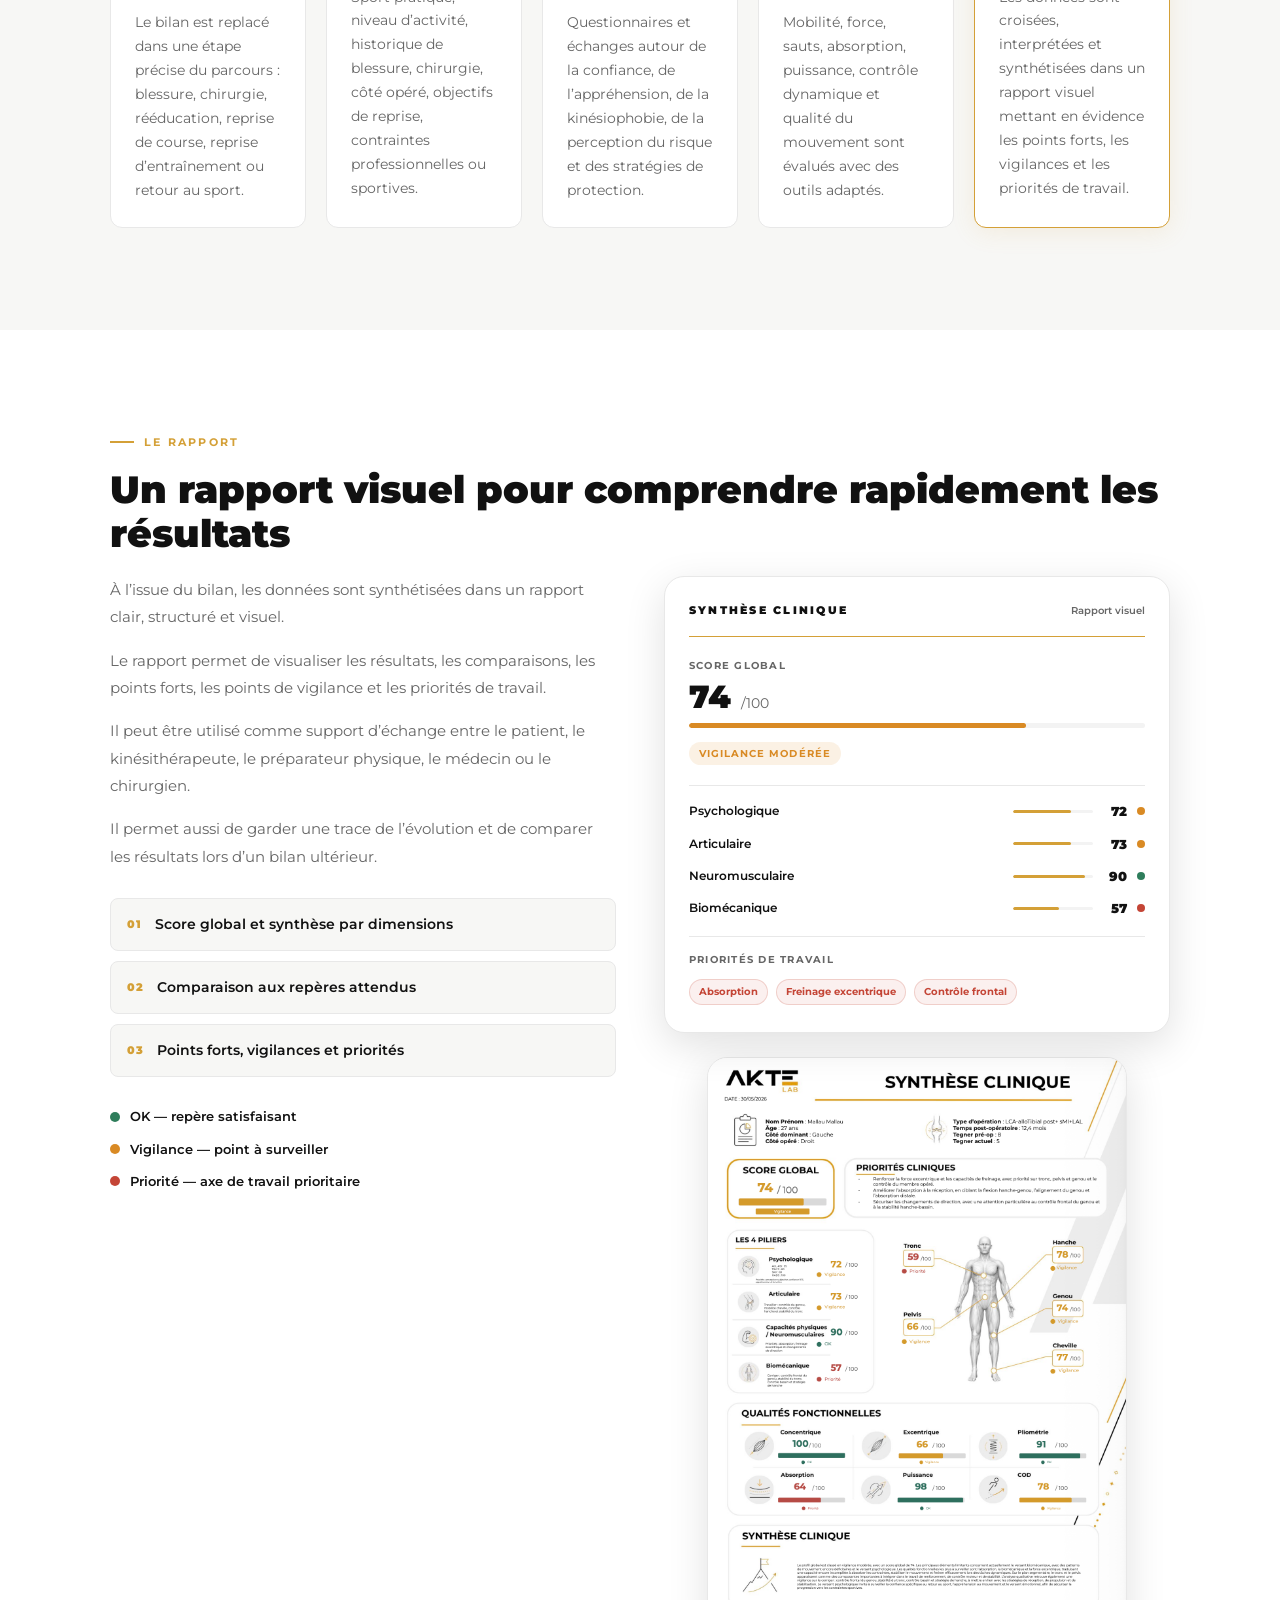
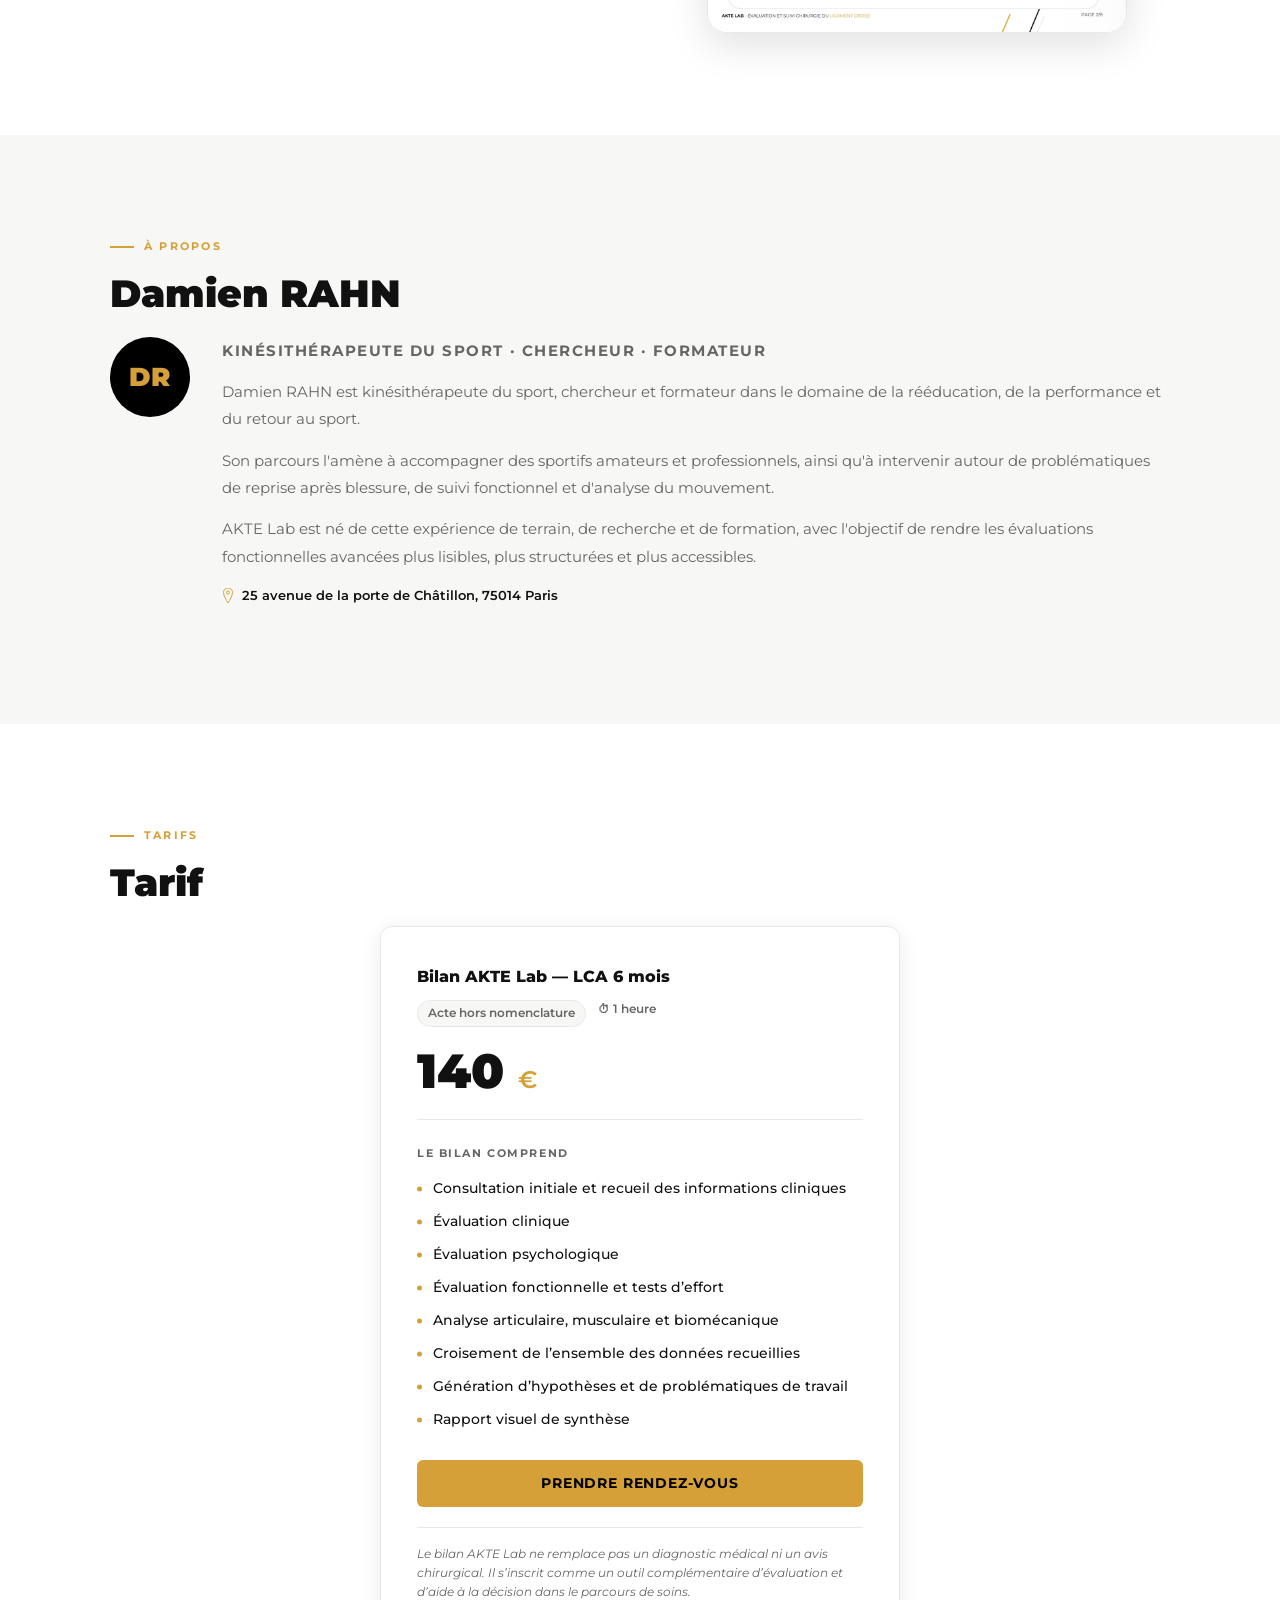
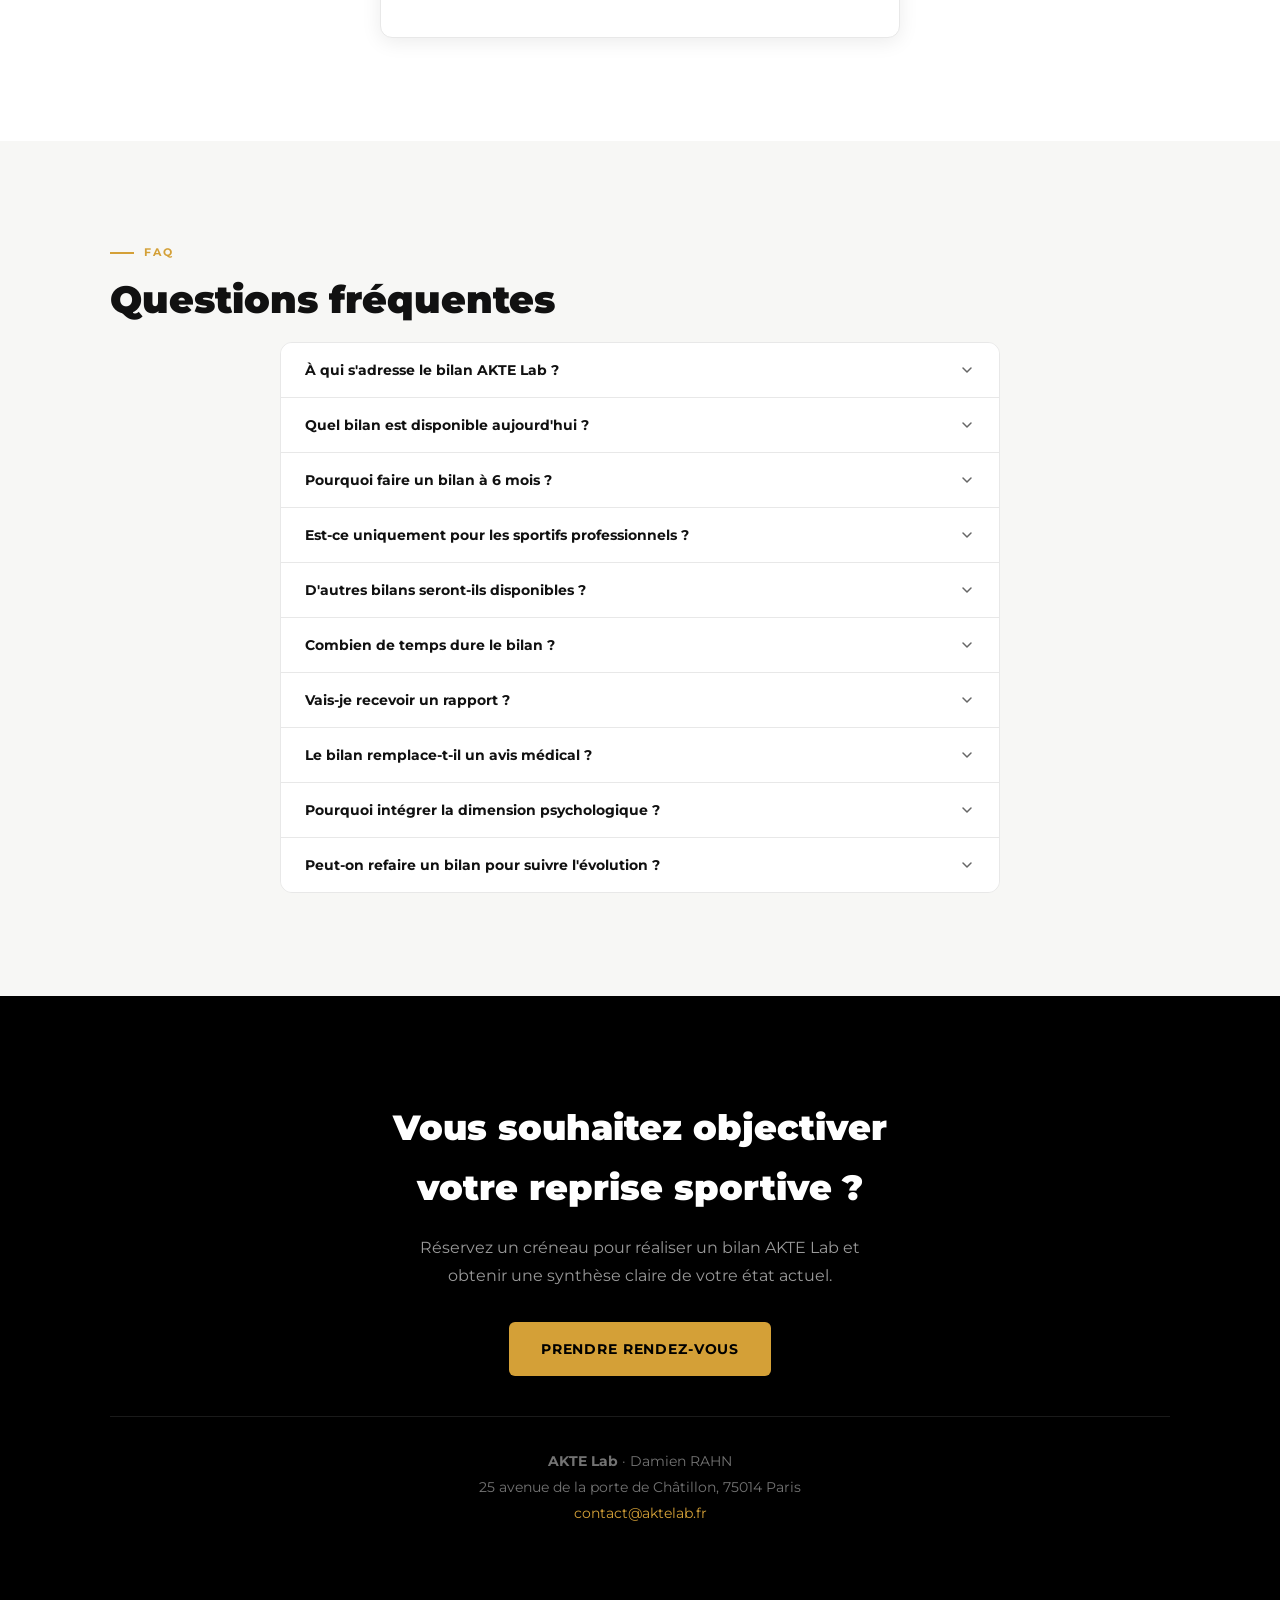
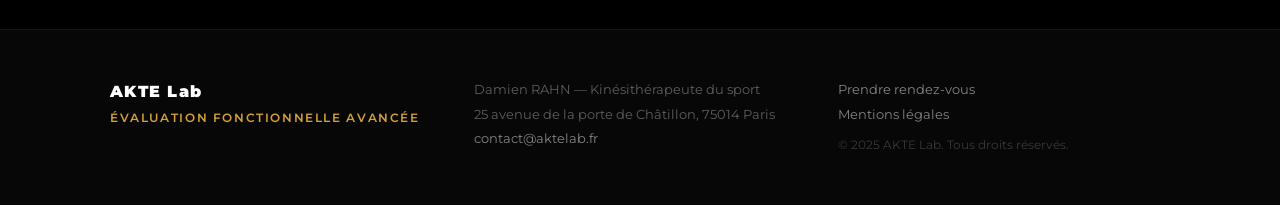
==== commit 05f0f9aa: "Bouton prise de rendez vous" ====
--- a/index.html
+++ b/index.html
@@ -56,7 +56,7 @@
           <p class="hero__micro">L’objectif : identifier les priorités de travail, éclairer la prise de décision et accompagner la reprise avec des repères plus lisibles, plus complets et plus concrets.</p>
           <div class="hero__actions">
             <!-- REPLACE #contact with your Calendly link when ready -->
-            <p><a href="https://calendly.com/contact-aktelab/evaluation-fonctionnelle-rlca-6-mois" target="_blank" rel="noopener">Prendre rendez-vous</a></p>
+            <a href="https://calendly.com/contact-aktelab/evaluation-fonctionnelle-rlca-6-mois" class="btn btn--gold btn--lg" target="_blank" rel="noopener">Prendre rendez-vous</a>
             <a href="#bilan" class="btn btn--outline btn--lg">Découvrir le bilan</a>
           </div>
           <div class="hero__flow" aria-label="Méthode AKTE Lab">
@@ -297,7 +297,7 @@
           <li>Facteurs psychologiques</li>
           <li>Priorités de rééducation</li>
         </ul>
-        <p><a href="https://calendly.com/contact-aktelab/evaluation-fonctionnelle-rlca-6-mois" target="_blank" rel="noopener">Prendre rendez-vous</a></p>
+        <a href="https://calendly.com/contact-aktelab/evaluation-fonctionnelle-rlca-6-mois" class="btn btn--gold" target="_blank" rel="noopener">Prendre rendez-vous</a>
       </div>
 
       <div class="bilans-new__side">
@@ -573,7 +573,7 @@
               </ul>
             </div>
             <!-- REPLACE #contact with your Calendly link when ready -->
-            <p><a href="https://calendly.com/contact-aktelab/evaluation-fonctionnelle-rlca-6-mois" target="_blank" rel="noopener">Prendre rendez-vous</a></p>
+            <a href="https://calendly.com/contact-aktelab/evaluation-fonctionnelle-rlca-6-mois" class="btn btn--gold btn--block" target="_blank" rel="noopener">Prendre rendez-vous</a>
             <p class="tarif-card__note">Le bilan AKTE Lab ne remplace pas un diagnostic médical ni un avis chirurgical. Il s’inscrit comme un outil complémentaire d’évaluation et d’aide à la décision dans le parcours de soins.</p>
           </div>
         </div>
@@ -681,7 +681,7 @@
         <h2 class="cta__title">Vous souhaitez objectiver<br>votre reprise sportive&nbsp;?</h2>
         <p class="cta__sub">Réservez un créneau pour réaliser un bilan AKTE Lab et obtenir une synthèse claire de votre état actuel.</p>
         <!-- REPLACE #contact with your Calendly link when ready -->
-        <p><a href="https://calendly.com/contact-aktelab/evaluation-fonctionnelle-rlca-6-mois" target="_blank" rel="noopener">Prendre rendez-vous</a></p>
+        <a href="https://calendly.com/contact-aktelab/evaluation-fonctionnelle-rlca-6-mois" class="btn btn--gold btn--lg" target="_blank" rel="noopener">Prendre rendez-vous</a>
         <div class="cta__info">
           <p><strong>AKTE Lab</strong> · Damien RAHN</p>
           <p>25 avenue de la porte de Châtillon, 75014 Paris</p>
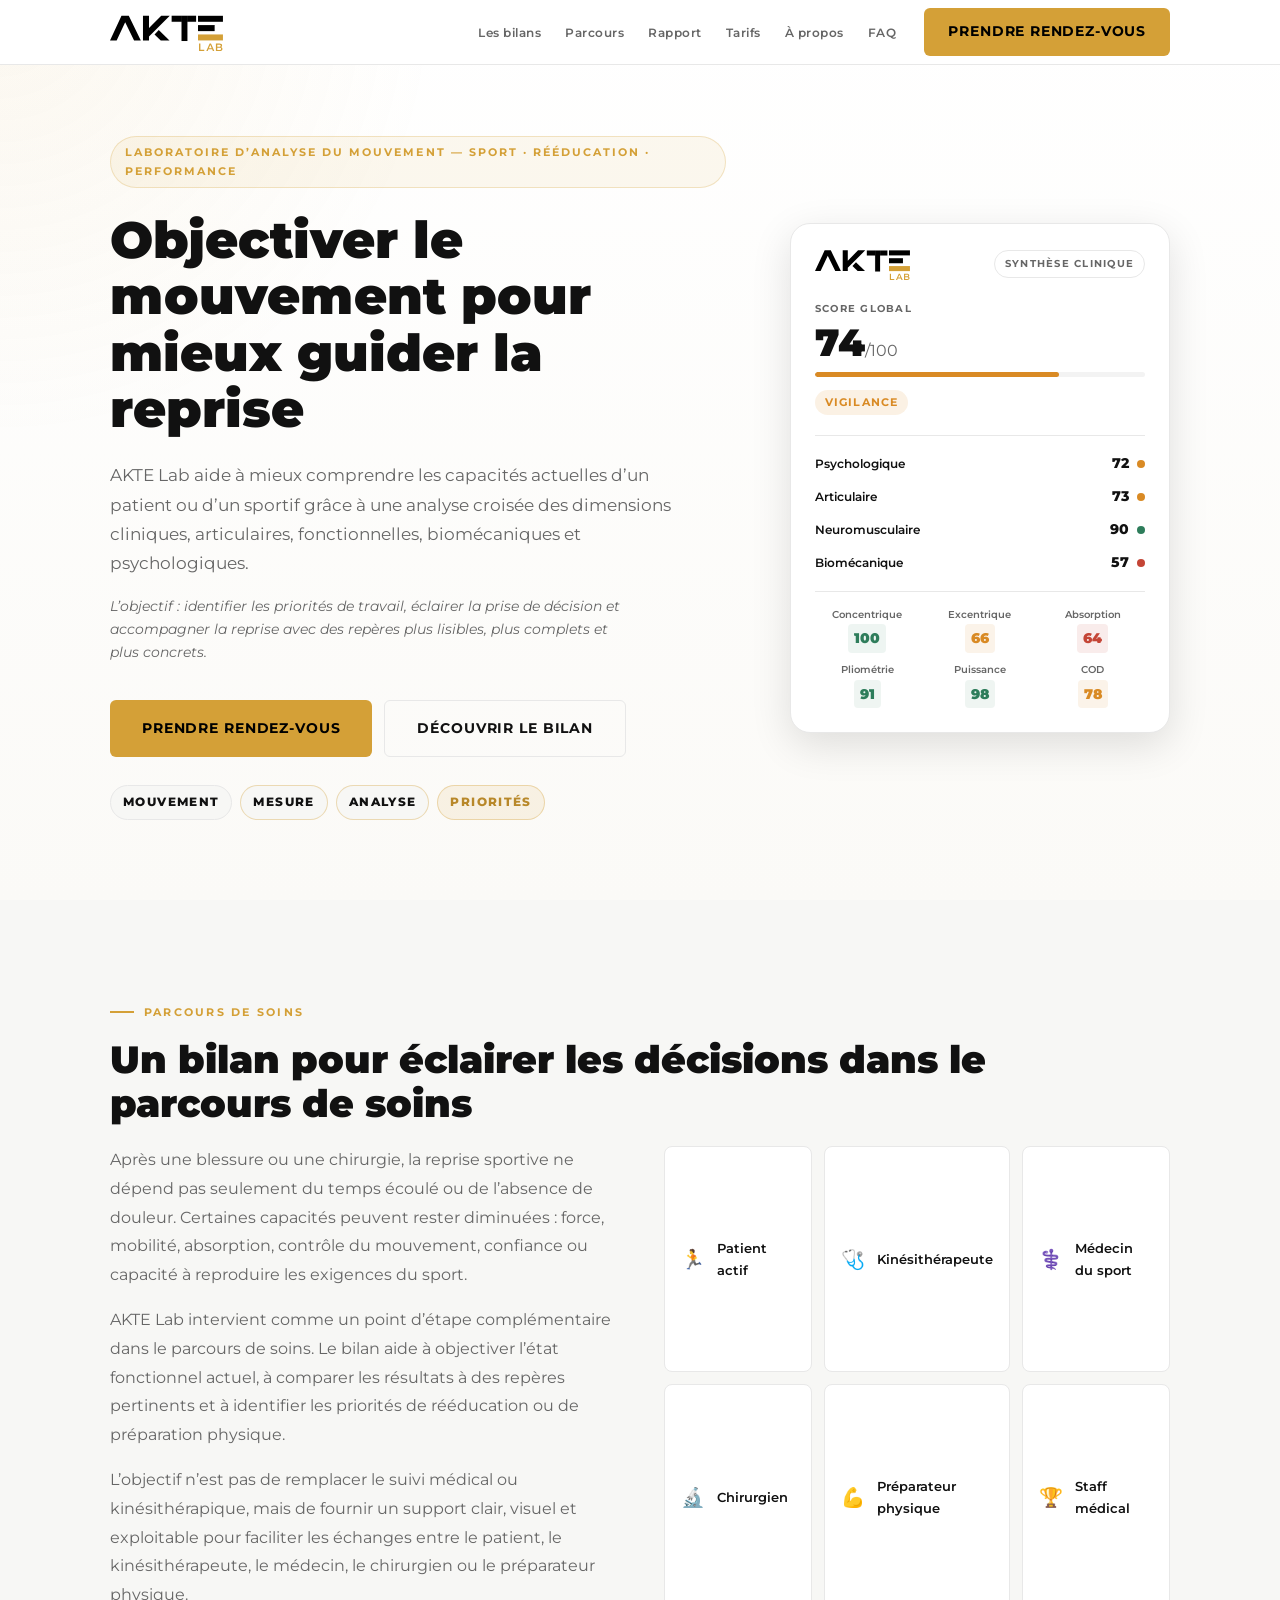
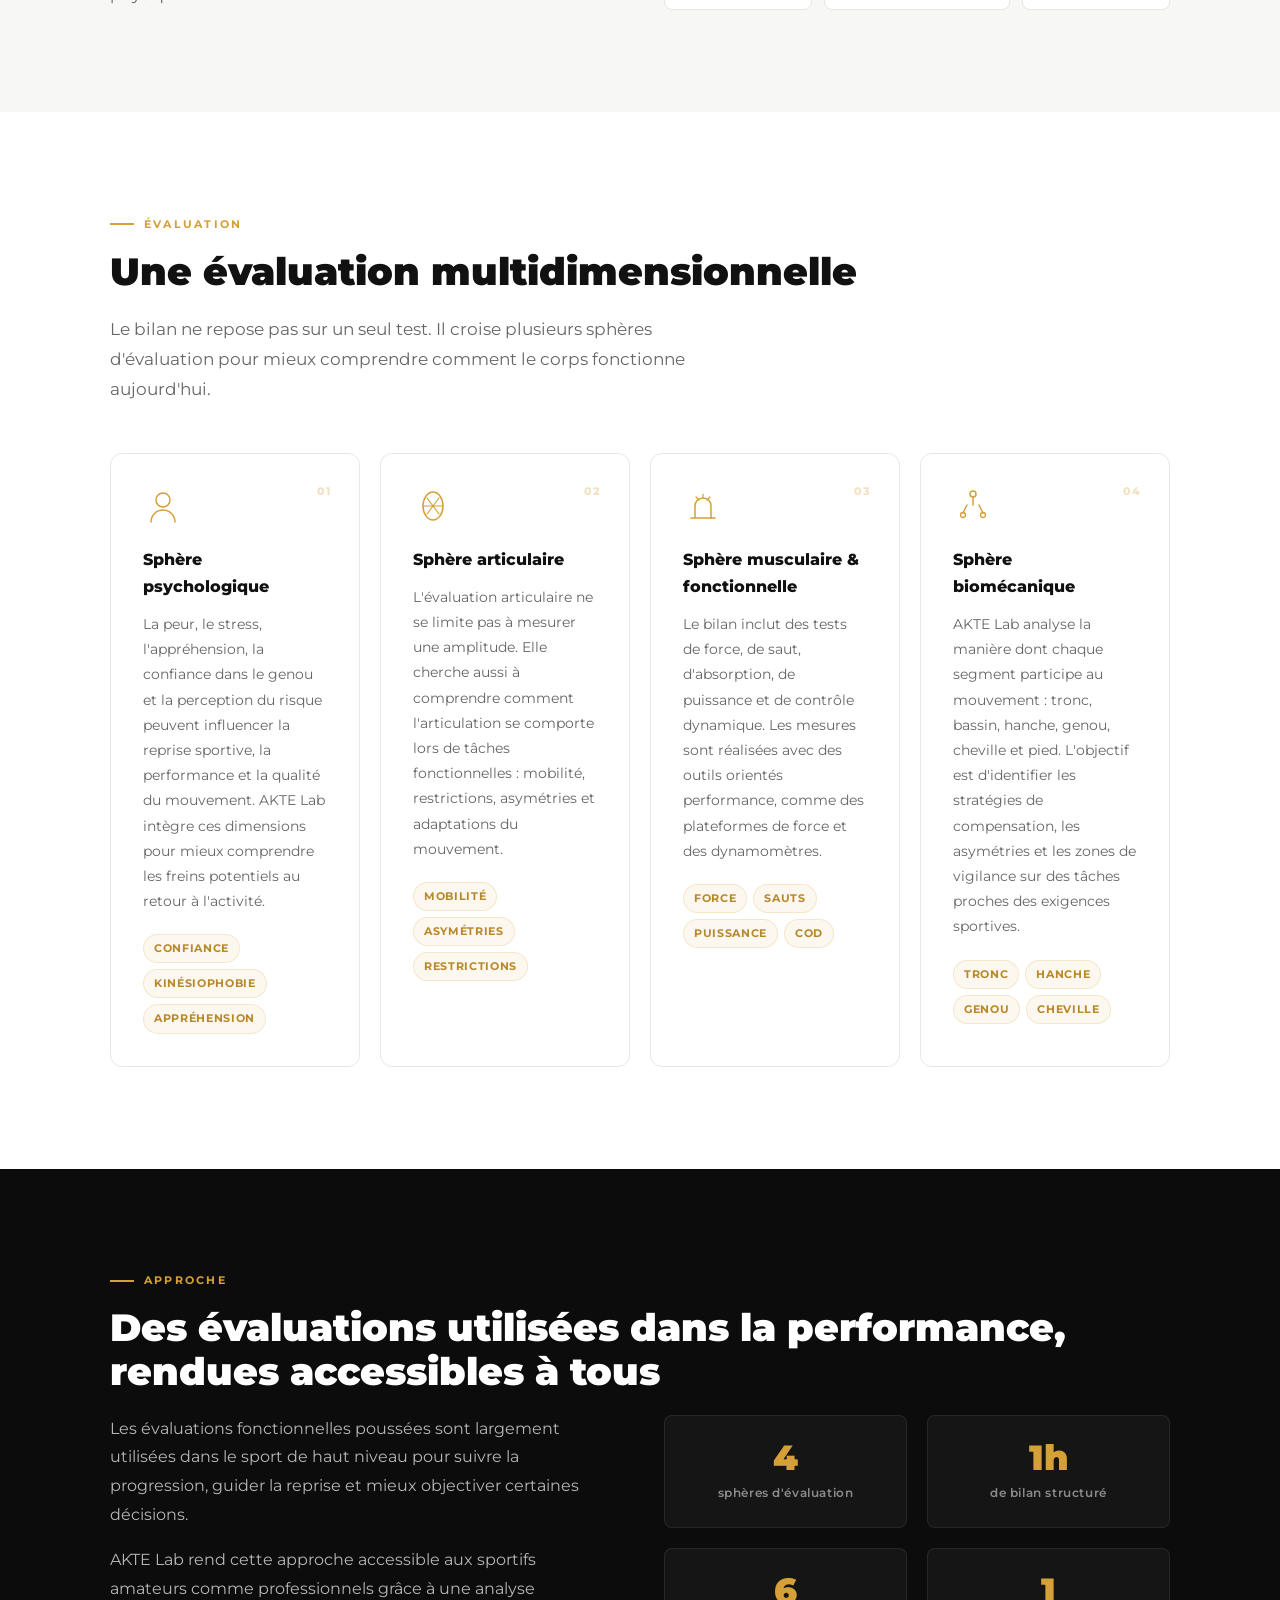
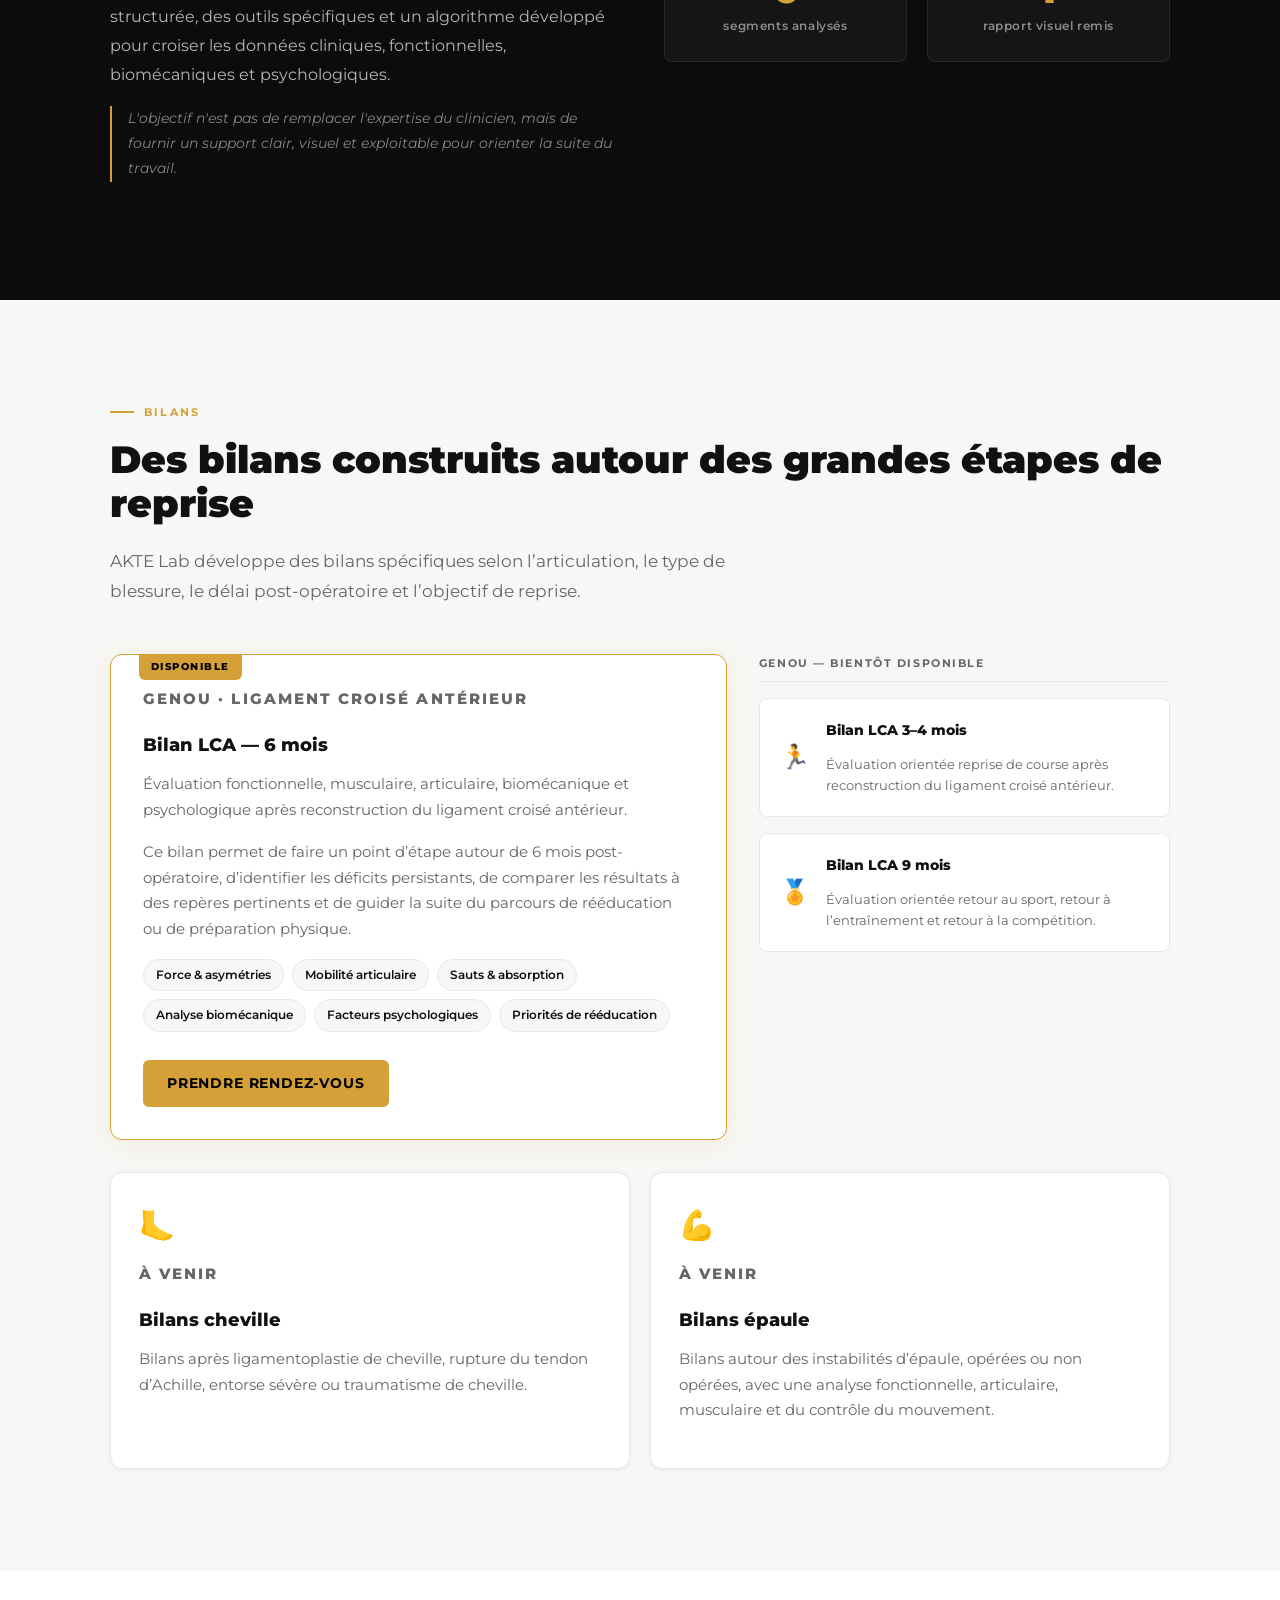
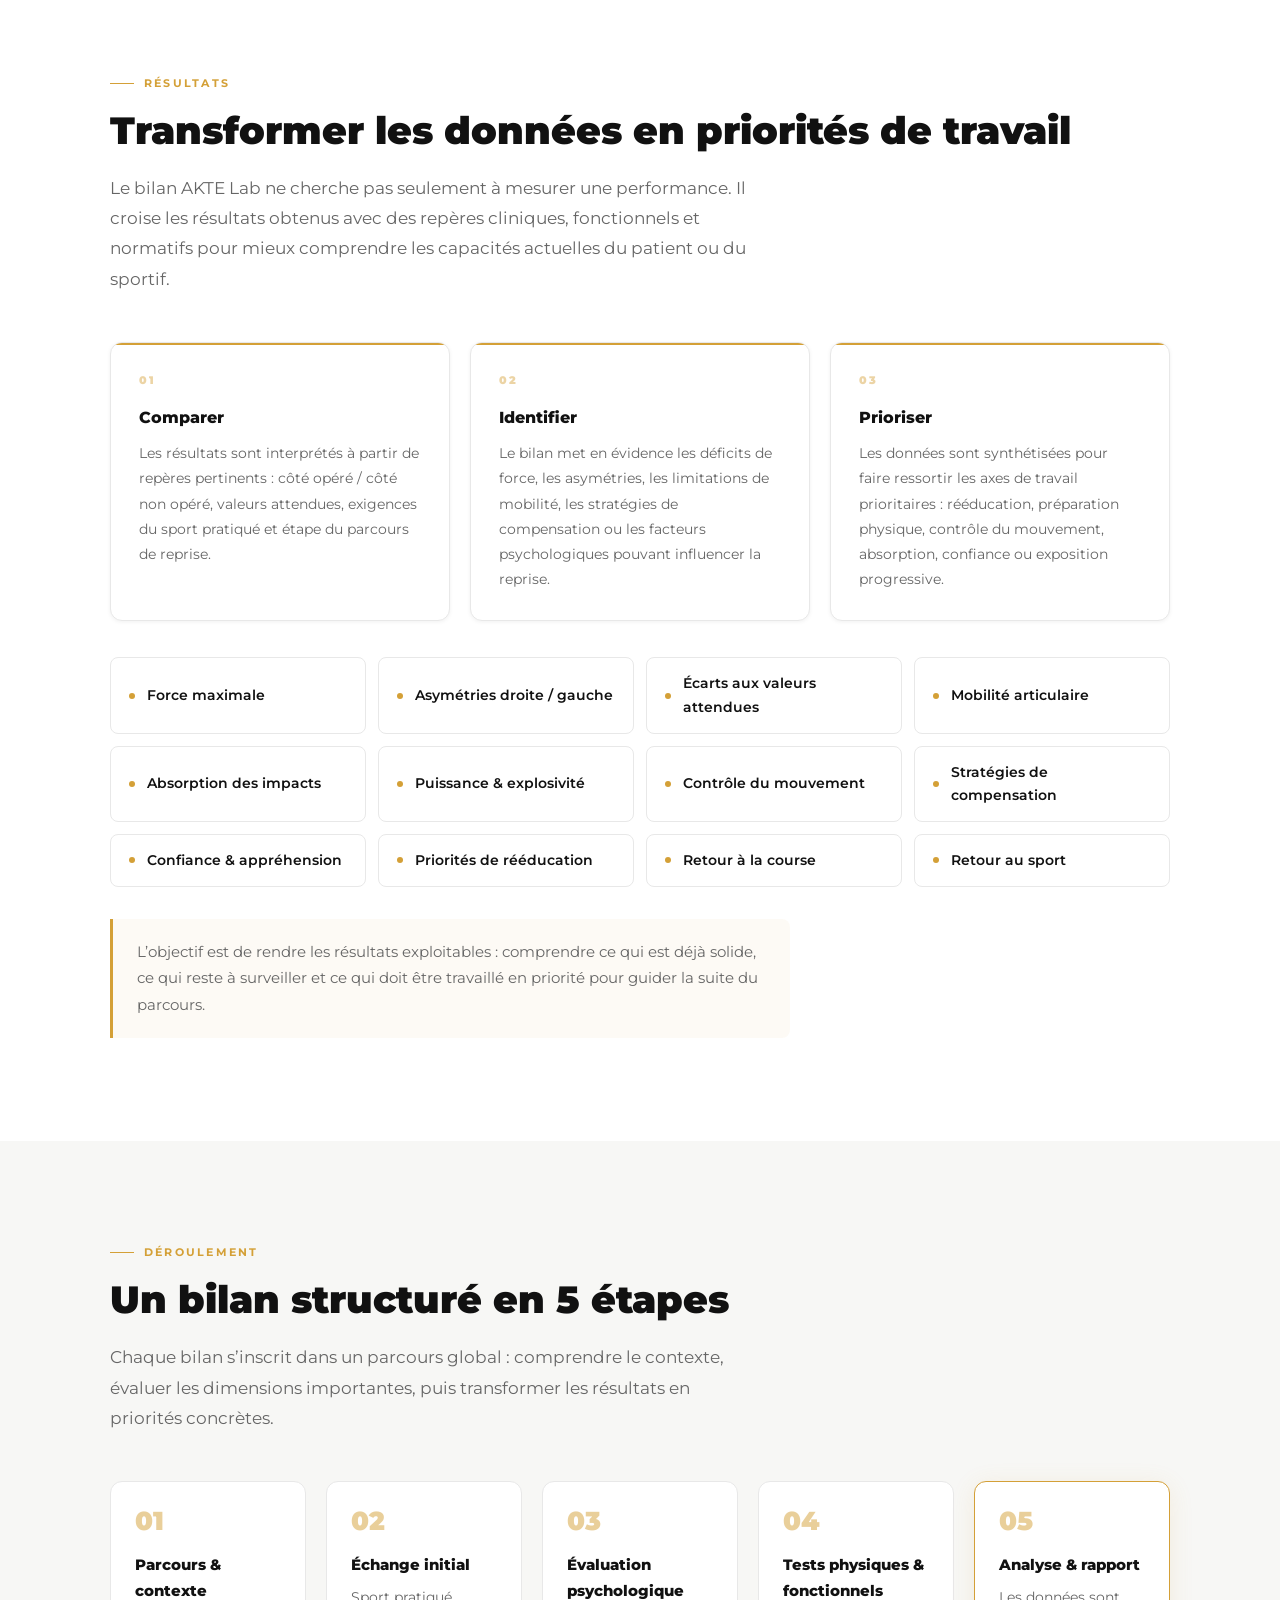
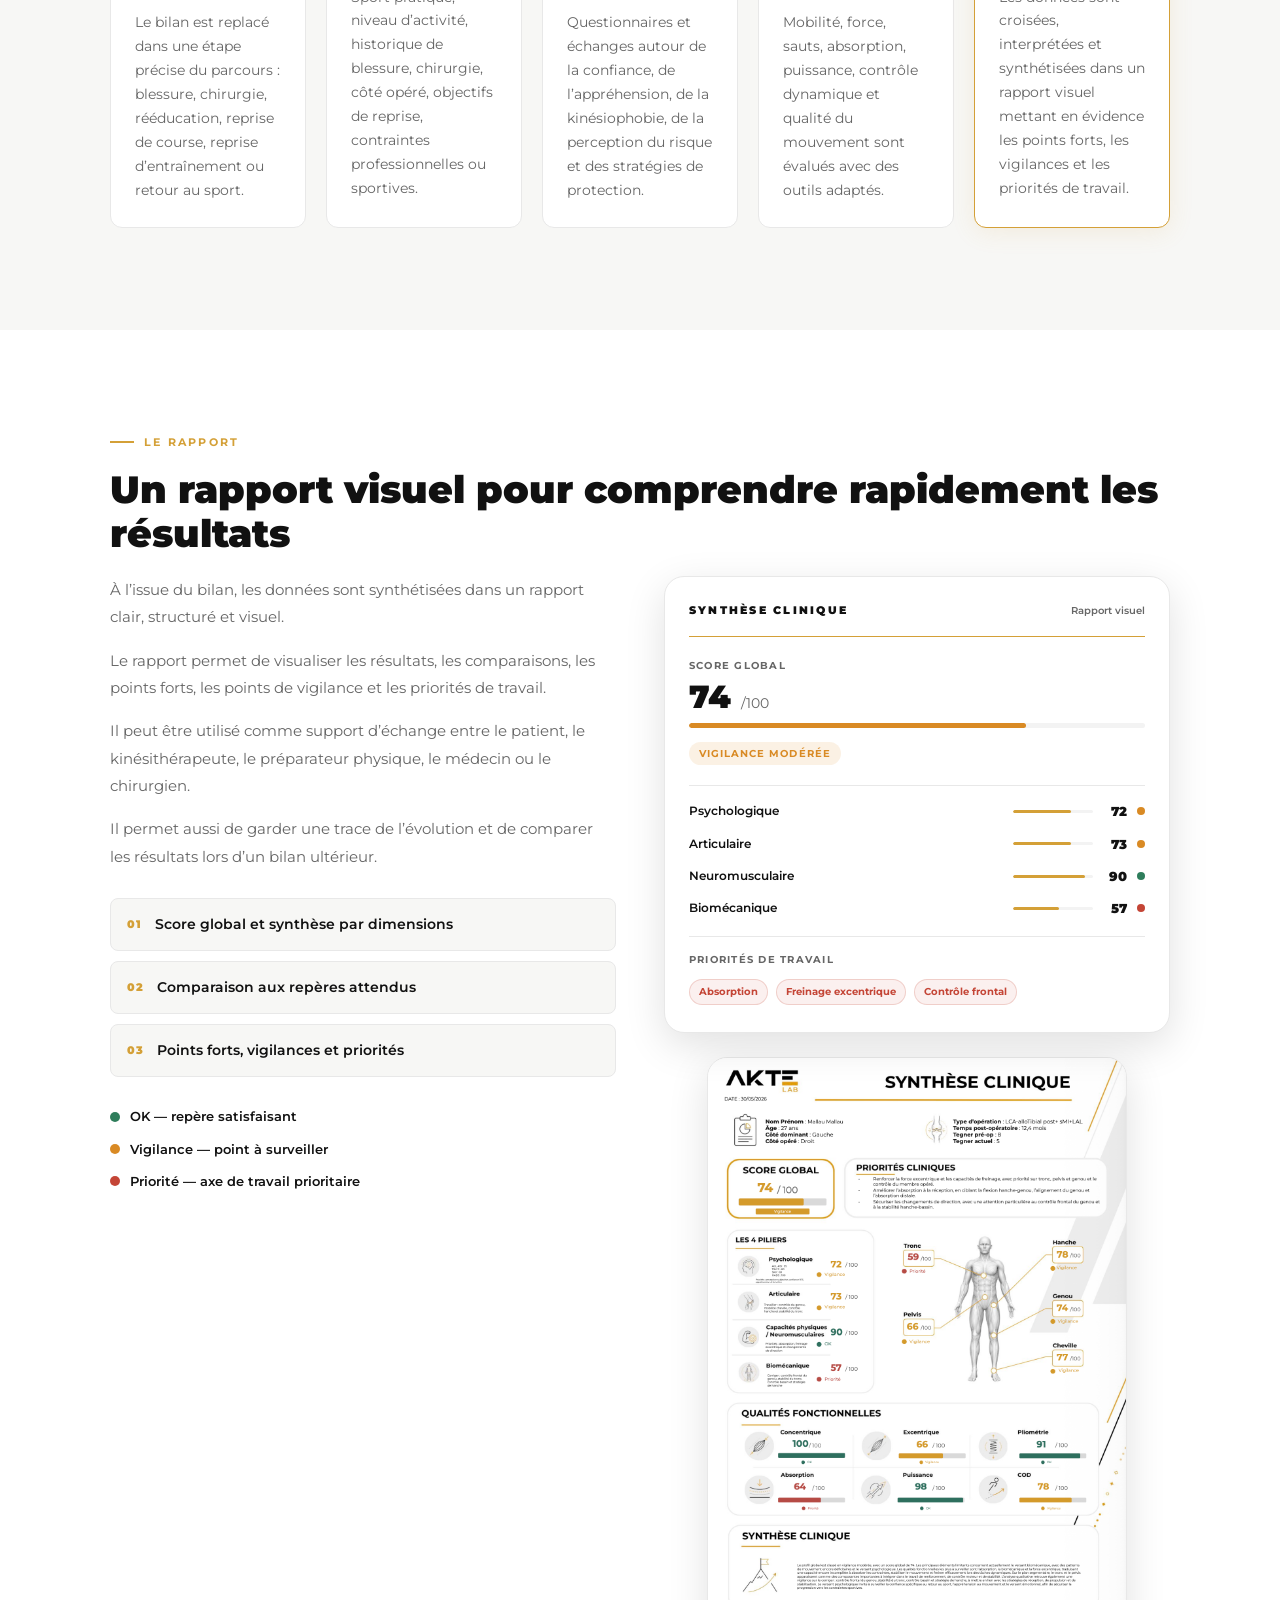
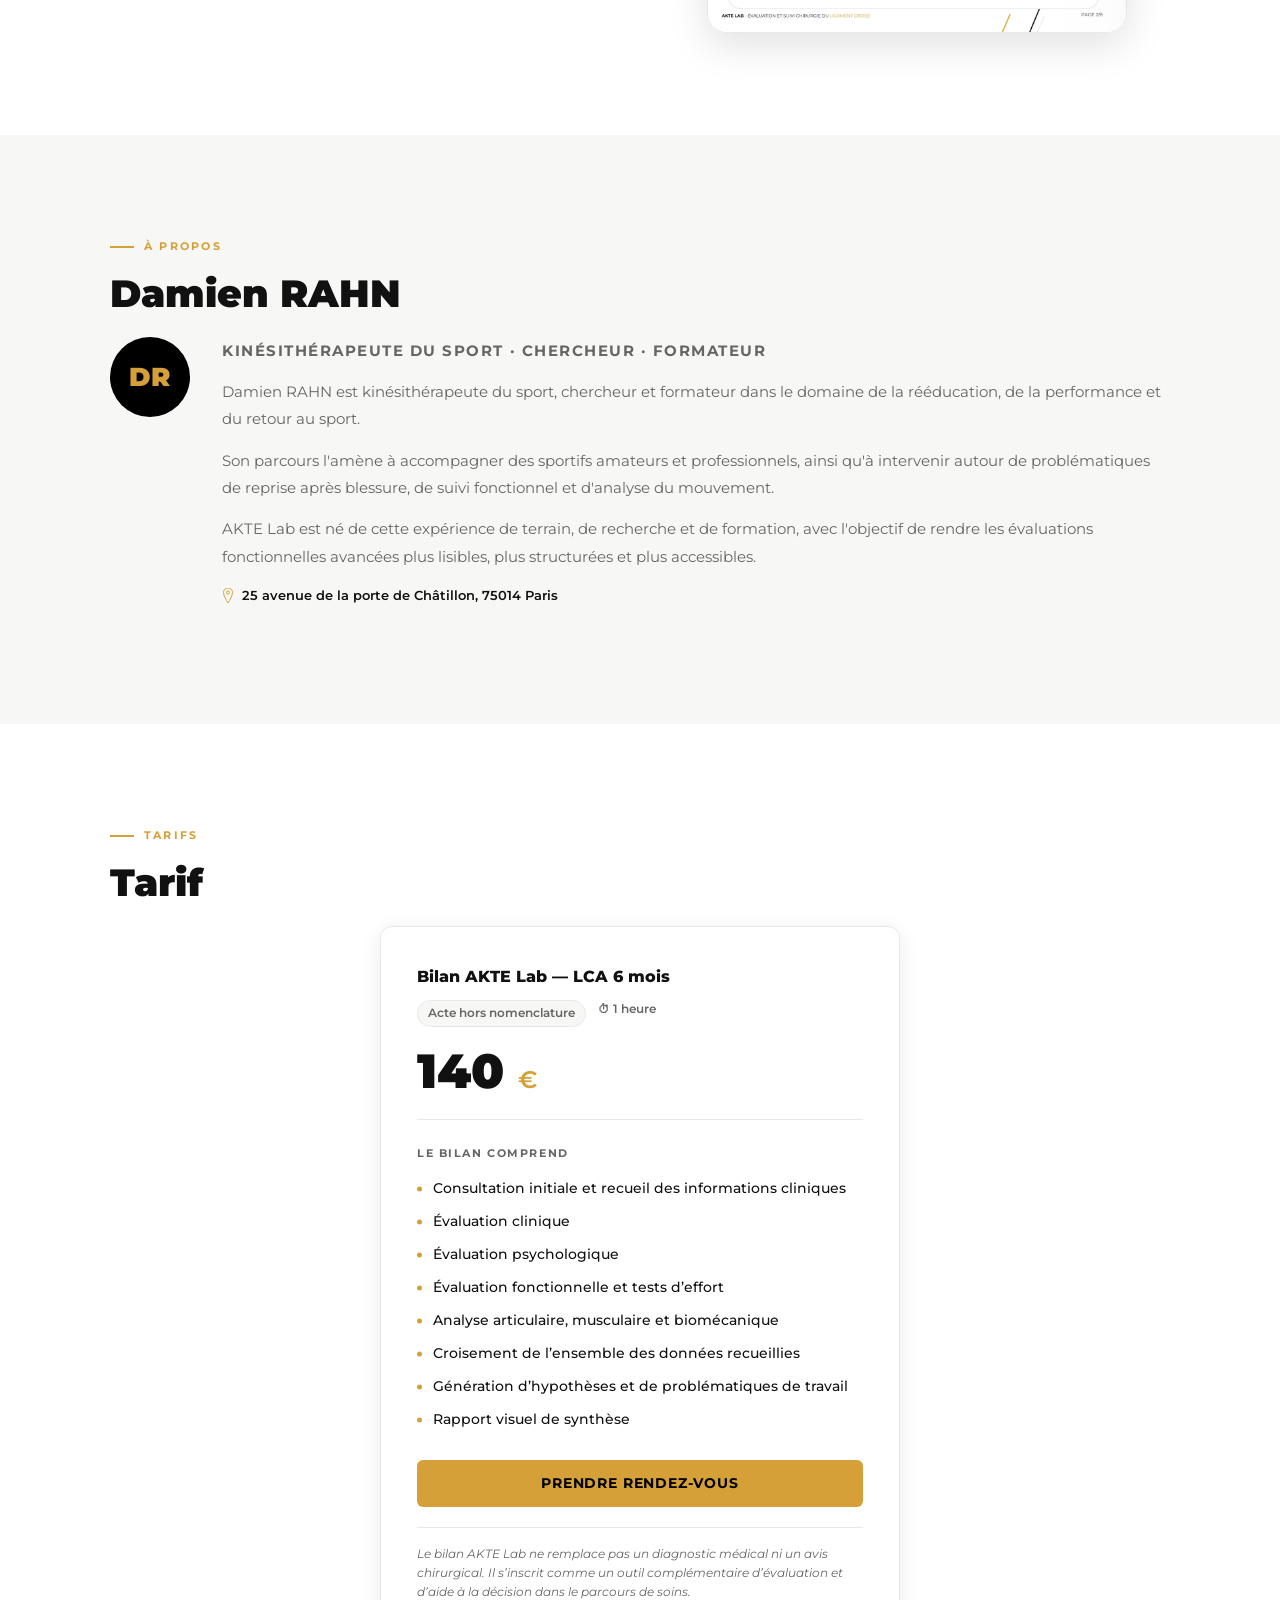
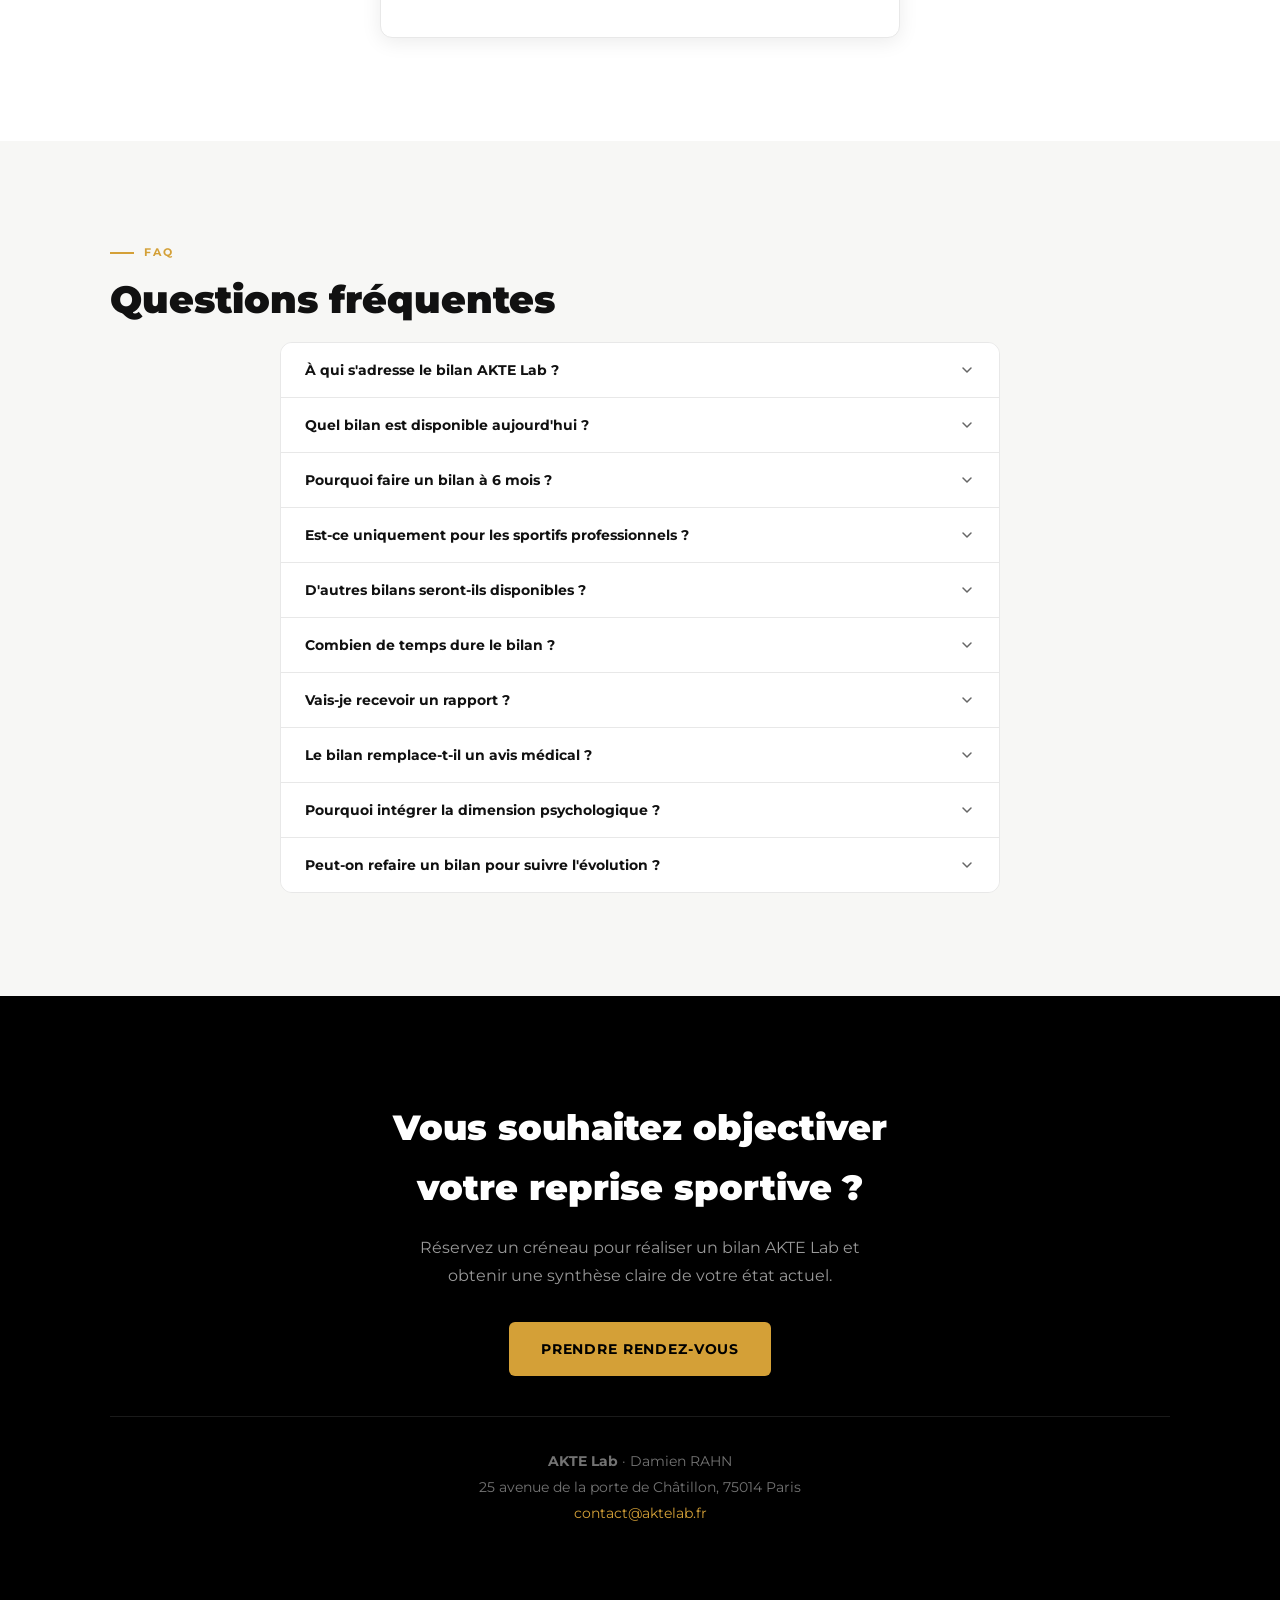
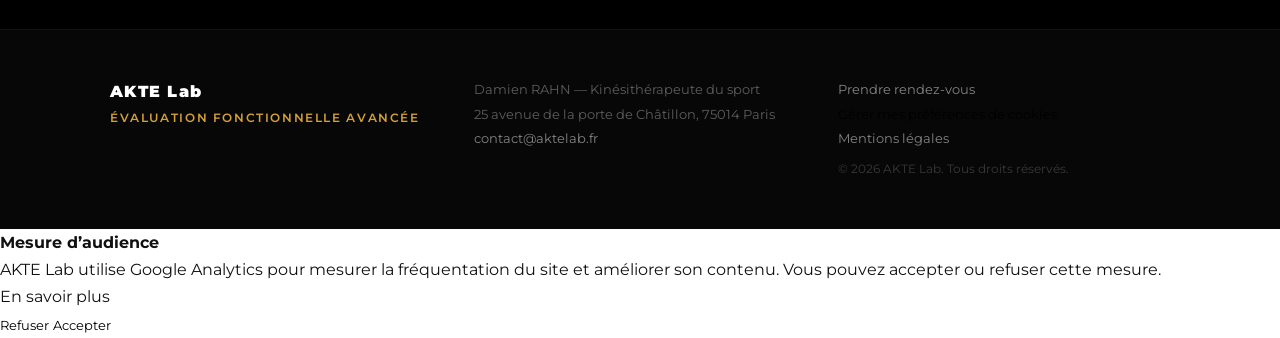
==== commit 7ef227f9: "Update index.html" ====
--- a/index.html
+++ b/index.html
@@ -4,13 +4,67 @@
 <head>
   <meta charset="UTF-8" />
   <meta name="viewport" content="width=device-width, initial-scale=1.0" />
-  <meta name="description" content="AKTE Lab — Laboratoire d’analyse du mouvement à Paris. Bilans cliniques, fonctionnels, biomécaniques et psychologiques pour mieux comprendre les capacités actuelles et guider la reprise." />
-  <title>AKTE Lab — Laboratoire d’analyse du mouvement</title>
+
+  <title>AKTE Lab | Laboratoire d’analyse du mouvement à Paris</title>
+
+  <meta name="description" content="AKTE Lab est un laboratoire d’analyse du mouvement à Paris proposant des bilans cliniques, fonctionnels, biomécaniques et psychologiques pour guider la rééducation, le retour au sport et la reprise après blessure." />
+
+  <meta name="robots" content="index, follow" />
+  <meta name="author" content="Damien RAHN" />
+  <meta name="application-name" content="AKTE Lab" />
+  <meta name="theme-color" content="#ffffff" />
+
+  <link rel="canonical" href="https://www.aktelab.fr/" />
+
+  <!-- Open Graph -->
+  <meta property="og:type" content="website" />
+  <meta property="og:locale" content="fr_FR" />
+  <meta property="og:site_name" content="AKTE Lab" />
+  <meta property="og:title" content="AKTE Lab | Laboratoire d’analyse du mouvement à Paris" />
+  <meta property="og:description" content="Bilans cliniques, fonctionnels, biomécaniques et psychologiques pour accompagner la reprise sportive et guider les décisions." />
+  <meta property="og:url" content="https://www.aktelab.fr/" />
+  <meta property="og:image" content="https://www.aktelab.fr/og-image.PNG" />
+
+  <!-- Twitter -->
+  <meta name="twitter:card" content="summary_large_image" />
+  <meta name="twitter:title" content="AKTE Lab | Laboratoire d’analyse du mouvement" />
+  <meta name="twitter:description" content="Bilans fonctionnels avancés pour objectiver la reprise sportive." />
+  <meta name="twitter:image" content="https://www.aktelab.fr/og-image.PNG" />
+
   <link rel="preconnect" href="https://fonts.googleapis.com" />
   <link rel="preconnect" href="https://fonts.gstatic.com" crossorigin />
+
   <link href="https://fonts.googleapis.com/css2?family=Montserrat:wght@300;400;500;600;700;800;900&display=swap" rel="stylesheet" />
+
   <link rel="stylesheet" href="styles.css" />
+
   <link rel="icon" type="image/svg+xml" href="icone-akte.svg" />
+
+  <script type="application/ld+json">
+  {
+    "@context":"https://schema.org",
+    "@type":"MedicalBusiness",
+    "name":"AKTE Lab",
+    "url":"https://www.aktelab.fr",
+    "logo":"https://www.aktelab.fr/logo-akte-lab.svg",
+    "image":"https://www.aktelab.fr/og-image.PNG",
+    "description":"Laboratoire d’analyse du mouvement spécialisé dans les bilans fonctionnels, biomécaniques, articulaires et psychologiques pour accompagner la reprise sportive.",
+    "address":{
+      "@type":"PostalAddress",
+      "streetAddress":"25 avenue de la Porte de Châtillon",
+      "postalCode":"75014",
+      "addressLocality":"Paris",
+      "addressCountry":"FR"
+    },
+    "email":"contact@aktelab.fr",
+    "priceRange":"140€",
+    "founder":{
+      "@type":"Person",
+      "name":"Damien RAHN"
+    }
+  }
+  </script>
+
 </head>
 <body>
 
@@ -707,13 +761,67 @@
         <p><a href="mailto:contact@aktelab.fr">contact@aktelab.fr</a></p>
       </div>
       <div class="footer__legal">
-        <p><a href="https://calendly.com/contact-aktelab/evaluation-fonctionnelle-rlca-6-mois" target="_blank" rel="noopener">Prendre rendez-vous</a></p>
+        <p>
+          <a
+            href="https://calendly.com/contact-aktelab/evaluation-fonctionnelle-rlca-6-mois"
+            target="_blank"
+            rel="noopener"
+          >
+            Prendre rendez-vous
+          </a>
+        </p>
+
+        <p>
+          <button type="button" class="footer-cookie-link" id="manageCookies">
+            Gérer mes préférences de cookies
+          </button>
+        </p>
+
         <p><a href="#">Mentions légales</a></p>
-        <p class="footer__copy">&copy; 2025 AKTE Lab. Tous droits réservés.</p>
-      </div>
+        <p class="footer__copy">&copy; 2026 AKTE Lab. Tous droits réservés.</p>
     </div>
   </footer>
-
+  <div
+    class="cookie-banner"
+    id="cookieBanner"
+    role="dialog"
+    aria-modal="true"
+    aria-labelledby="cookieTitle"
+    aria-describedby="cookieDescription"
+  >
+    <div class="cookie-banner__content">
+      <div class="cookie-banner__text">
+        <strong id="cookieTitle">Mesure d’audience</strong>
+
+        <p id="cookieDescription">
+          AKTE Lab utilise Google Analytics pour mesurer la fréquentation du site
+          et améliorer son contenu. Vous pouvez accepter ou refuser cette mesure.
+        </p>
+
+        <a href="politique-confidentialite.html">
+          En savoir plus
+        </a>
+      </div>
+
+      <div class="cookie-banner__actions">
+        <button
+          type="button"
+          class="cookie-btn cookie-btn--refuse"
+          id="refuseCookies"
+        >
+          Refuser
+        </button>
+
+        <button
+          type="button"
+          class="cookie-btn cookie-btn--accept"
+          id="acceptCookies"
+        >
+          Accepter
+        </button>
+      </div>
+    </div>
+  </div>
   <script src="script.js"></script>
 </body>
 </html>
